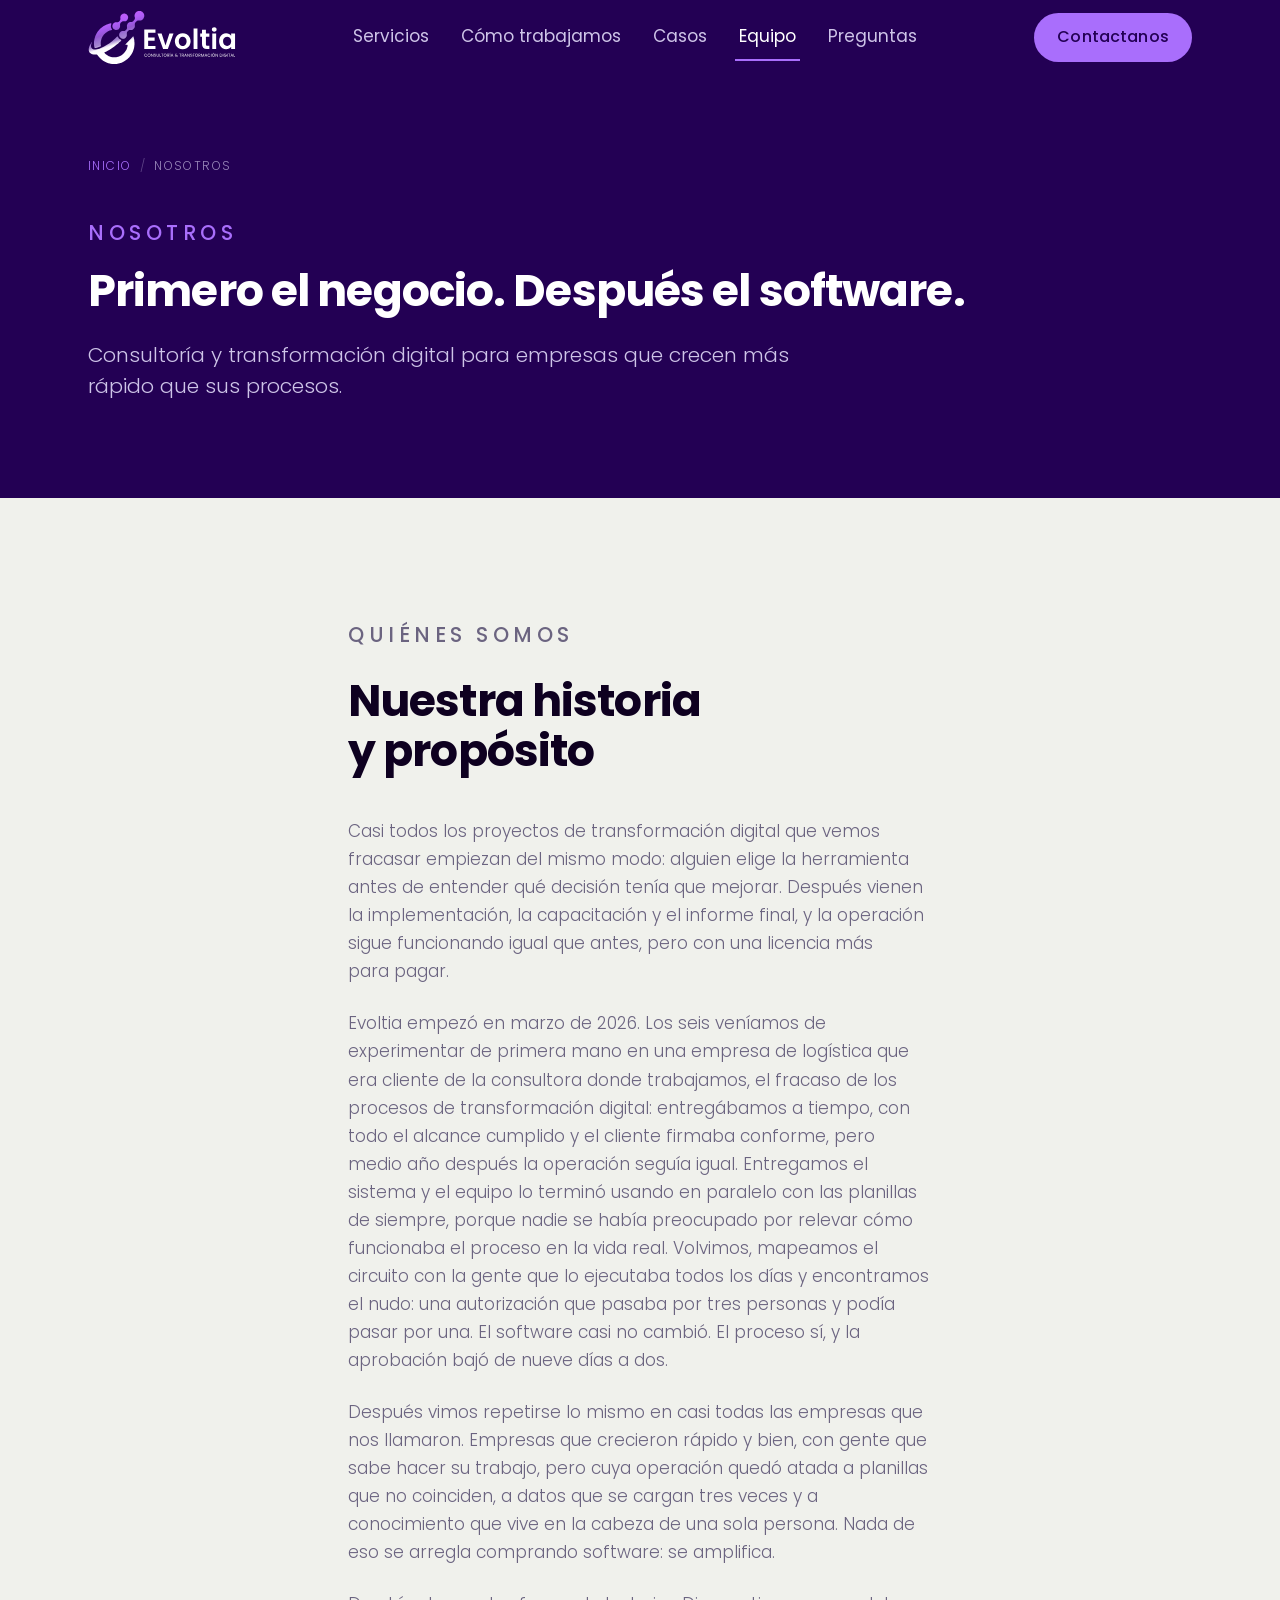
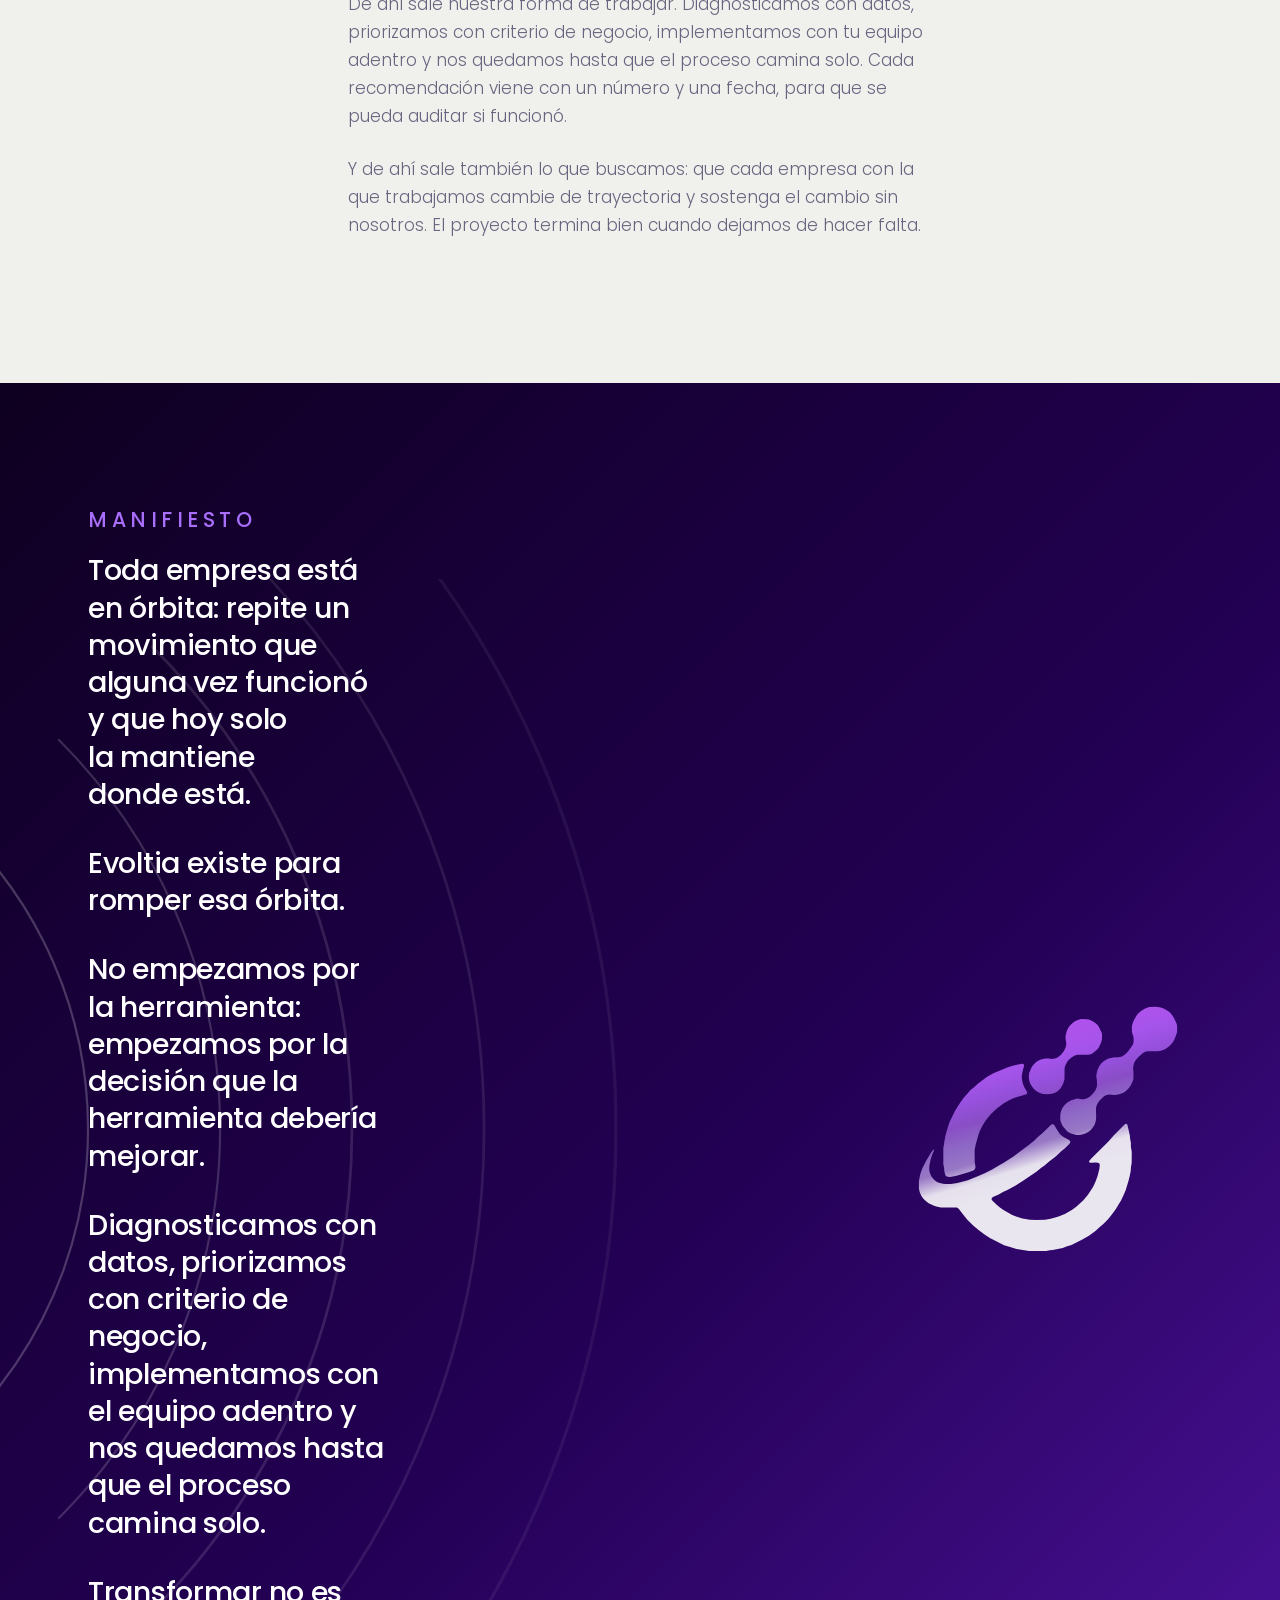
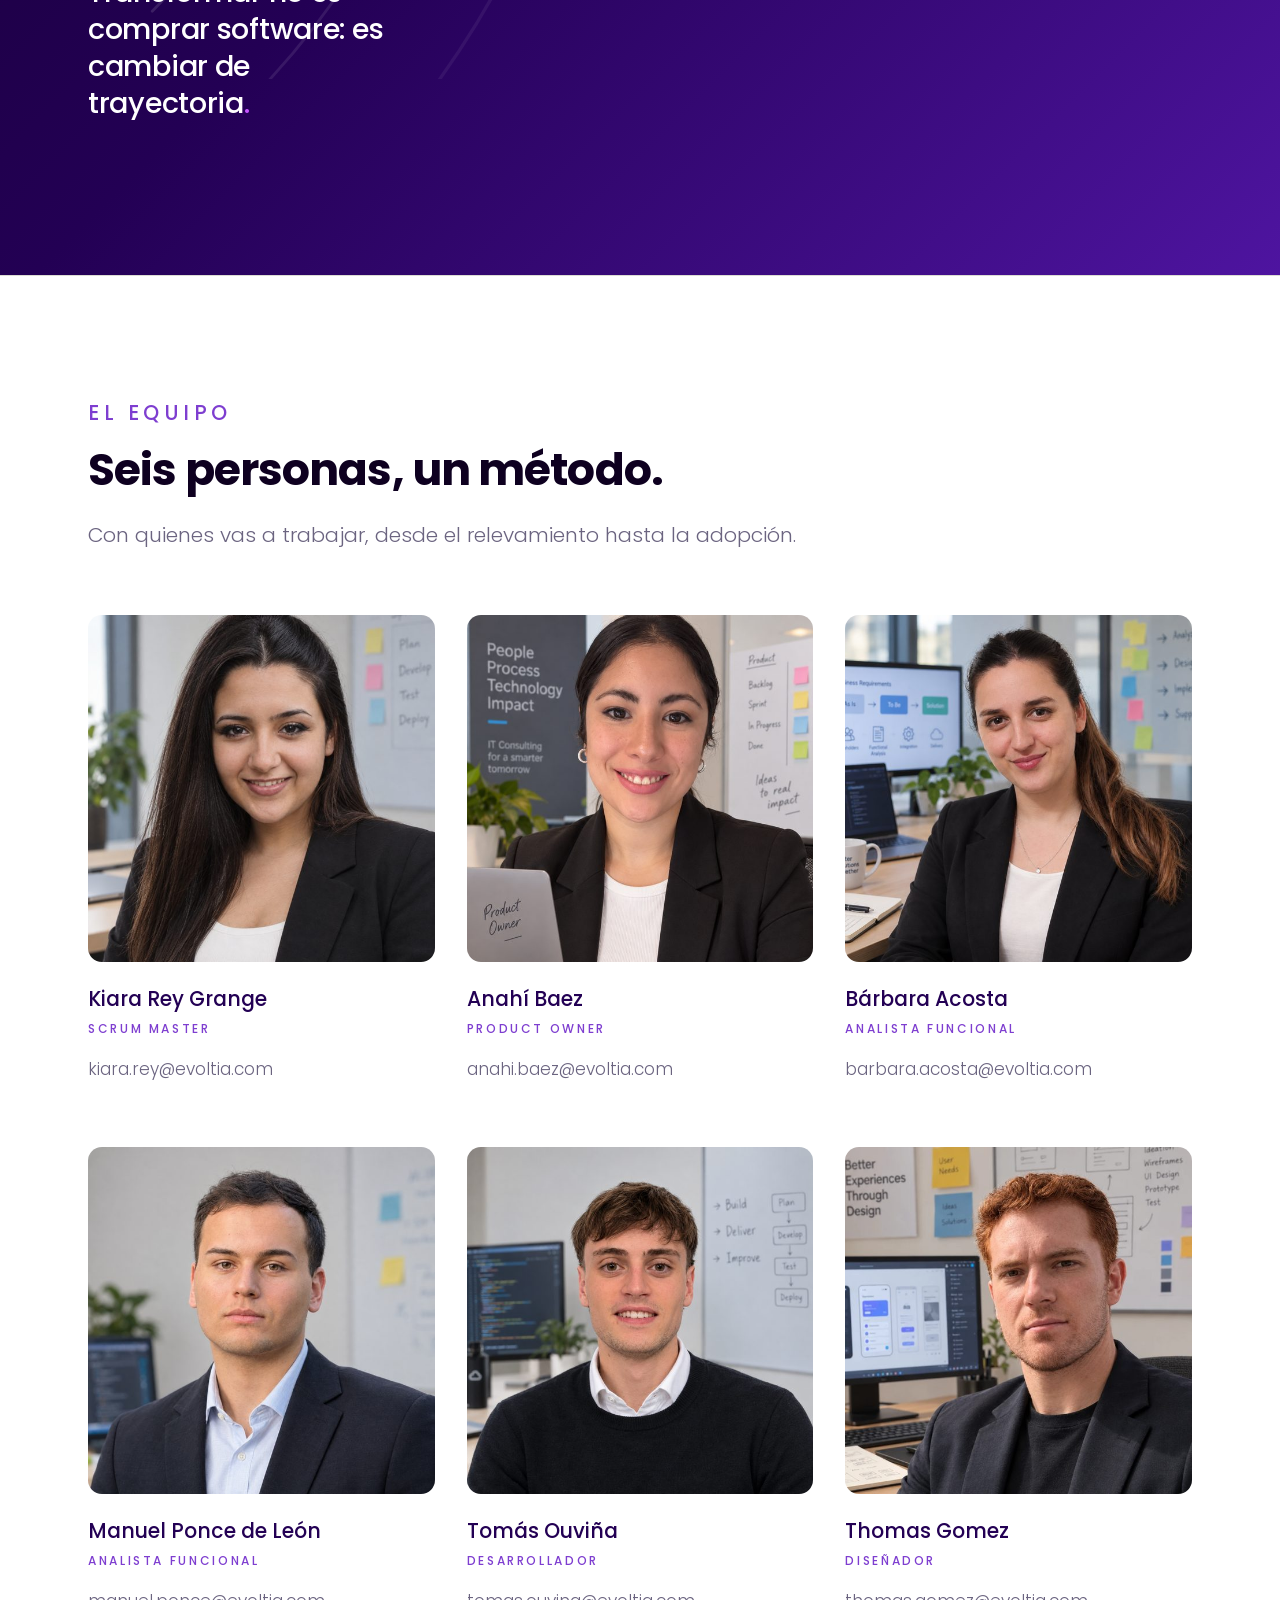
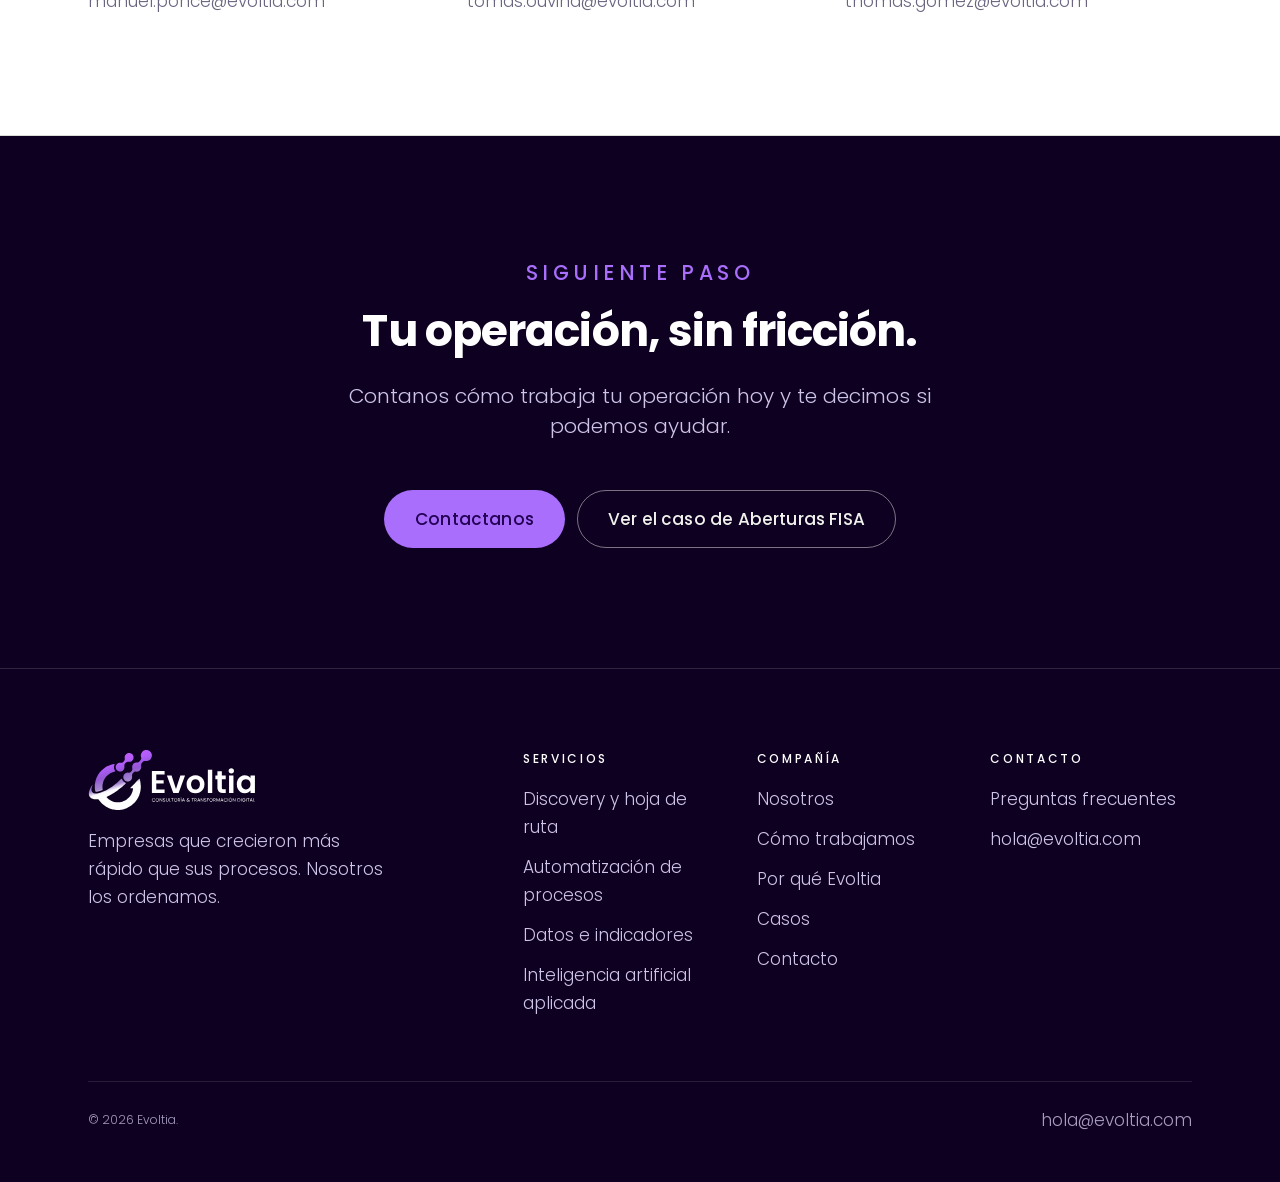
==== site/nosotros/index.html @ 5bd52916 "feat(marca): reemplazar los logos PNG por los SVG del cliente El cliente entrego las cuatro versione" ====
<!doctype html>
<html lang="es-AR">
<head>
<meta charset="utf-8">
<meta name="viewport" content="width=device-width, initial-scale=1">
<title>Nosotros | Evoltia</title>
<meta name="description" content="Nuestra historia, nuestro propósito y el equipo que ordena y digitaliza la operación de empresas que crecieron más rápido que sus procesos.">
<link rel="icon" href="../assets/img/isotipo-color.png" sizes="297x281">
<link rel="icon" href="../assets/img/isotipo-principal.svg" type="image/svg+xml">

<meta property="og:type" content="website">
<meta property="og:locale" content="es_AR">
<meta property="og:site_name" content="Evoltia">
<meta property="og:title" content="Nosotros | Evoltia">
<meta property="og:description" content="Nuestra historia, nuestro propósito y el equipo detrás de Evoltia.">
<meta name="twitter:card" content="summary_large_image">
<meta name="theme-color" content="#230054">

<link rel="preconnect" href="https://fonts.googleapis.com">
<link rel="preconnect" href="https://fonts.gstatic.com" crossorigin>
<!-- GitHub Pages sirve los assets con Cache-Control: max-age=600 y no permite
     cambiar cabeceras, por eso styles.css y main.js llevan ?v=. El numero no se
     mantiene a mano: el workflow de despliegue lo reemplaza por el hash del
     contenido de ambos archivos, de modo que cambia solo cuando cambian ellos y
     queda igual en las tres paginas. En local el valor da lo mismo. -->
<link rel="stylesheet" href="https://fonts.googleapis.com/css2?family=Poppins:wght@300;400;500;700&display=swap">
<link rel="stylesheet" href="../assets/styles.css?v=28">

<script type="application/ld+json">
{
  "@context": "https://schema.org",
  "@type": "BreadcrumbList",
  "itemListElement": [
    { "@type": "ListItem", "position": 1, "name": "Inicio", "item": "https://evoltia.com/" },
    { "@type": "ListItem", "position": 2, "name": "Nosotros" }
  ]
}
</script>
</head>

<body>
<a class="saltar" href="#main">Saltar al contenido principal</a>

<!-- ================= NAV ================= -->
<header class="nav oscuro" id="nav" data-nav>
  <div class="wrap nav__inner">
    <a class="nav__logo" href="../" aria-label="Evoltia — inicio">
      <img src="../assets/img/evoltia-negativo.svg" width="789" height="290" alt="Evoltia, consultoría y transformación digital">
    </a>

    <nav class="nav__menu" aria-label="Principal">
      <ul class="nav__lista">
        <li><a class="nav__link" href="../#servicios">Servicios</a></li>
        <li><a class="nav__link" href="../#metodo">Cómo trabajamos</a></li>
        <li><a class="nav__link" href="../#casos">Casos</a></li>
        <li><a class="nav__link" href="#equipo" aria-current="page">Equipo</a></li>
        <li><a class="nav__link" href="../#faq">Preguntas</a></li>
      </ul>
    </nav>

    <a class="btn btn--primario nav__cta" href="../#contacto" data-cta="nav">Contactanos</a>

    <button class="nav__toggle" type="button" data-menu-toggle aria-expanded="false" aria-controls="menu-movil">
      <span class="sr-only">Abrir menú</span>
      <svg width="22" height="22" viewBox="0 0 24 24" fill="none" stroke="currentColor" stroke-width="1.5" stroke-linecap="round" aria-hidden="true"><path d="M3 6h18M3 12h18M3 18h18"/></svg>
    </button>
  </div>
</header>

<div class="menu-movil" id="menu-movil" hidden>
  <div class="menu-movil__top">
    <img src="../assets/img/evoltia-negativo.svg" width="789" height="290" alt="" style="width:148px">
    <button class="nav__toggle" type="button" data-menu-close>
      <span class="sr-only">Cerrar menú</span>
      <svg width="22" height="22" viewBox="0 0 24 24" fill="none" stroke="currentColor" stroke-width="1.5" stroke-linecap="round" aria-hidden="true"><path d="M18 6 6 18M6 6l12 12"/></svg>
    </button>
  </div>
  <nav aria-label="Principal, móvil">
    <ul class="menu-movil__lista">
      <li><a href="../#servicios">Servicios</a></li>
      <li><a href="../#metodo">Cómo trabajamos</a></li>
      <li><a href="../#casos">Casos</a></li>
      <li><a href="#equipo">Equipo</a></li>
      <li><a href="../#faq">Preguntas</a></li>
    </ul>
  </nav>
  <a class="btn btn--primario btn--bloque" href="../#contacto" data-cta="menu-movil">Contactanos</a>
</div>

<main id="main">

  <!-- ================= CABECERA ================= -->
  <section class="cabecera-interior oscuro" aria-labelledby="nos-t">
    <div class="wrap">
      <nav class="migas" aria-label="Migas de pan">
        <ol>
          <li><a href="../">Inicio</a></li>
          <li aria-current="page">Nosotros</li>
        </ol>
      </nav>

      <p class="etiqueta">Nosotros</p>
      <!-- Frase institucional del §07-A del manual, hasta ahora sin usar. -->
      <h1 class="titular" id="nos-t" style="color:var(--blanco)">Primero el negocio. Después el software.</h1>
      <p class="bajada" style="margin-top:var(--sp-5)">
        Consultoría y transformación digital para empresas que crecen más rápido
        que sus procesos.
      </p>
    </div>
  </section>

  <!-- ================= HISTORIA Y PROPÓSITO ================= -->
  <section class="seccion" aria-labelledby="historia-t">
    <div class="wrap articulo">
      <p class="etiqueta">Quiénes somos</p>
      <h2 class="titular" id="historia-t">Nuestra historia y propósito</h2>

      <p style="margin-top:var(--sp-7)">
        Casi todos los proyectos de transformación digital que vemos fracasar empiezan
        del mismo modo: alguien elige la herramienta antes de entender qué decisión
        tenía que mejorar. Después vienen la implementación, la capacitación y el
        informe final, y la operación sigue funcionando igual que antes, pero con una
        licencia más para pagar.
      </p>

      <p>        
        Evoltia empezó en marzo de 2026. Los seis veníamos de experimentar de primera mano en 
        una empresa de logística que era cliente de la consultora donde trabajamos, el fracaso 
        de los procesos de transformación digital: entregábamos a tiempo, con todo el alcance 
        cumplido y el cliente firmaba conforme, pero medio año después la operación seguía igual.
        Entregamos el sistema y el equipo lo terminó usando en paralelo con las planillas de 
        siempre, porque nadie se había preocupado por relevar cómo funcionaba el proceso en la vida real.
        Volvimos, mapeamos el circuito con la gente que lo ejecutaba todos los días y encontramos
        el nudo: una autorización que pasaba por tres personas y podía pasar por una. El software
        casi no cambió. El proceso sí, y la aprobación bajó de nueve días a dos.
      </p>

      <p>
        Después vimos repetirse lo mismo en casi todas las empresas que nos llamaron. Empresas 
        que crecieron rápido y bien, con gente que sabe hacer su trabajo, pero cuya operación
        quedó atada a planillas que no coinciden, a datos que se cargan tres veces y a
        conocimiento que vive en la cabeza de una sola persona. Nada de eso se arregla
        comprando software: se amplifica.
      </p>

      <p>
        De ahí sale nuestra forma de trabajar. Diagnosticamos con datos, priorizamos
        con criterio de negocio, implementamos con tu equipo adentro y nos quedamos
        hasta que el proceso camina solo. Cada recomendación viene con un número y una
        fecha, para que se pueda auditar si funcionó.
      </p>

      <p>
        Y de ahí sale también lo que buscamos: que cada empresa con la que trabajamos
        cambie de trayectoria y sostenga el cambio sin nosotros. El proyecto termina
        bien cuando dejamos de hacer falta.
      </p>
    </div>
  </section>

  <!-- ================= MANIFIESTO =================
       Literal del §01 del manual. No se reescribe.
       Lleva el degradé de marca y los arcos de órbita del §05, con el centro
       fuera del cuadro sobre el borde izquierdo, para que la pieza se lea como
       hermana del hero y no como una sección de texto más. -->
  <section class="manifiesto-seccion oscuro" aria-labelledby="proposito-t">
    <svg class="manifiesto__orbita" viewBox="0 0 1000 1000" fill="none" aria-hidden="true" focusable="false" preserveAspectRatio="xMidYMid meet">
      <g stroke="#ffffff" stroke-linecap="round">
        <path d="M268.7 231.3 A380 380 0 0 1 268.7 768.7"   stroke-opacity=".22" stroke-width="2"/>
        <path d="M353.6 146.4 A500 500 0 0 1 353.6 853.6"   stroke-opacity=".17" stroke-width="2"/>
        <path d="M438.4 61.6 A620 620 0 0 1 438.4 938.4"    stroke-opacity=".12" stroke-width="2.5"/>
        <path d="M523.3 -23.3 A740 740 0 0 1 523.3 1023.3"  stroke-opacity=".09" stroke-width="2.5"/>
        <path d="M608.1 -108.1 A860 860 0 0 1 608.1 1108.1" stroke-opacity=".06" stroke-width="3"/>
      </g>
    </svg>

    <img class="manifiesto__isotipo" src="../assets/img/isotipo-negativo.svg" width="298" height="282" alt="" aria-hidden="true">

    <div class="wrap">
      <p class="etiqueta">Manifiesto</p>
      <h2 class="sr-only" id="proposito-t">Manifiesto de Evoltia</h2>

      <div class="manifiesto reveal">
        <p>
          Toda empresa está en órbita: repite un movimiento que alguna vez funcionó
          y que hoy solo la mantiene donde está.
        </p>
        <p>Evoltia existe para romper esa órbita.</p>
        <p>
          No empezamos por la herramienta: empezamos por la decisión que la
          herramienta debería mejorar.
        </p>
        <p>
          Diagnosticamos con datos, priorizamos con criterio de negocio,
          implementamos con el equipo adentro y nos quedamos hasta que el proceso
          camina solo.
        </p>
        <p class="manifiesto__cierre">
          Transformar no es comprar software: es cambiar de trayectoria<span class="punto">.</span>
        </p>
      </div>
    </div>
  </section>

  <!-- ================= EQUIPO ================= -->
  <section class="seccion" id="equipo" aria-labelledby="equipo-t"
           style="background:var(--blanco);border-block:1px solid var(--borde-claro)">
    <div class="wrap">
      <div class="reveal">
        <p class="etiqueta">El equipo</p>
        <h2 class="titular" id="equipo-t">Seis personas, un método.</h2>
        <p class="bajada" style="margin-top:var(--sp-5)">
          Con quienes vas a trabajar, desde el relevamiento hasta la adopción.
        </p>
      </div>

      <!-- Para poner la foto real, reemplazar el div .miembro__foto por:
           <img class="miembro__foto" src="../assets/img/equipo/nombre-apellido.jpg"
                width="600" height="600" alt="Kiara Rey Grange"> -->
      <ul class="equipo reveal">
        <li class="miembro">
          <img class="miembro__foto" src="../assets/img/equipo/kiara-rey-grange.jpg"
               width="600" height="600" alt="Kiara Rey Grange" loading="lazy">
          <h3 class="miembro__nombre">Kiara Rey Grange</h3>
          <p class="miembro__puesto">Scrum Master</p>
          <a class="miembro__mail" href="mailto:kiara.rey@evoltia.com">kiara.rey@evoltia.com</a>
        </li>

        <li class="miembro">
          <img class="miembro__foto" src="../assets/img/equipo/anahi-baez.jpg"
               width="600" height="600" alt="Anahí Baez" loading="lazy">
          <h3 class="miembro__nombre">Anahí Baez</h3>
          <p class="miembro__puesto">Product Owner</p>
          <a class="miembro__mail" href="mailto:anahi.baez@evoltia.com">anahi.baez@evoltia.com</a>
        </li>

        <li class="miembro">
          <img class="miembro__foto" src="../assets/img/equipo/barbara-acosta.jpg"
               width="600" height="600" alt="Bárbara Acosta" loading="lazy">
          <h3 class="miembro__nombre">Bárbara Acosta</h3>
          <p class="miembro__puesto">Analista Funcional</p>
          <a class="miembro__mail" href="mailto:barbara.acosta@evoltia.com">barbara.acosta@evoltia.com</a>
        </li>

        <li class="miembro">
          <img class="miembro__foto" src="../assets/img/equipo/manuel-ponce-de-leon.jpg"
               width="600" height="600" alt="Manuel Ponce de León" loading="lazy">
          <h3 class="miembro__nombre">Manuel Ponce de León</h3>
          <p class="miembro__puesto">Analista Funcional</p>
          <a class="miembro__mail" href="mailto:manuel.ponce@evoltia.com">manuel.ponce@evoltia.com</a>
        </li>

        <li class="miembro">
          <img class="miembro__foto" src="../assets/img/equipo/tomas-ouvina.jpg"
               width="600" height="600" alt="Tomás Ouviña" loading="lazy">
          <h3 class="miembro__nombre">Tomás Ouviña</h3>
          <p class="miembro__puesto">Desarrollador</p>
          <a class="miembro__mail" href="mailto:tomas.ouvina@evoltia.com">tomas.ouvina@evoltia.com</a>
        </li>

        <li class="miembro">
          <img class="miembro__foto" src="../assets/img/equipo/thomas-gomez.jpg?v=28"
               width="600" height="600" alt="Thomas Gomez" loading="lazy">
          <h3 class="miembro__nombre">Thomas Gomez</h3>
          <p class="miembro__puesto">Diseñador</p>
          <a class="miembro__mail" href="mailto:thomas.gomez@evoltia.com">thomas.gomez@evoltia.com</a>
        </li>
      </ul>

    </div>
  </section>

  <!-- ================= CTA ================= -->
  <section class="seccion tinta" aria-labelledby="cta-t">
    <div class="wrap" style="text-align:center">
      <p class="etiqueta">Siguiente paso</p>
      <h2 class="titular" id="cta-t" style="color:var(--blanco)">Tu operación, sin fricción.</h2>
      <p class="bajada" style="margin:var(--sp-5) auto 0">
        Contanos cómo trabaja tu operación hoy y te decimos si podemos ayudar.
      </p>
      <div class="acciones-centradas" style="margin-top:var(--sp-8)">
        <a class="btn btn--primario" href="../#contacto" data-cta="nosotros-final">Contactanos</a>
        <a class="btn btn--secundario" href="../casos/aberturas-fisa/" data-cta="nosotros-caso">Ver el caso de Aberturas FISA</a>
      </div>
    </div>
  </section>
</main>

<!-- ================= FOOTER ================= -->
<footer class="tinta footer">
  <div class="wrap">
    <div class="footer__top">
      <div class="footer__marca">
        <img src="../assets/img/evoltia-negativo.svg" width="789" height="290" alt="Evoltia">
        <p>Empresas que crecieron más rápido que sus procesos. Nosotros los ordenamos.</p>
      </div>

      <nav aria-label="Servicios">
        <h2>Servicios</h2>
        <ul>
          <li><a href="../#servicios">Discovery y hoja de ruta</a></li>
          <li><a href="../#servicios">Automatización de procesos</a></li>
          <li><a href="../#servicios">Datos e indicadores</a></li>
          <li><a href="../#servicios">Inteligencia artificial aplicada</a></li>
        </ul>
      </nav>

      <nav aria-label="Compañía">
        <h2>Compañía</h2>
        <ul>
          <li><a href="./">Nosotros</a></li>
          <li><a href="../#metodo">Cómo trabajamos</a></li>
          <li><a href="../#por-que">Por qué Evoltia</a></li>
          <li><a href="../casos/aberturas-fisa/">Casos</a></li>
          <li><a href="../#contacto">Contacto</a></li>
        </ul>
      </nav>

      <nav aria-label="Contacto">
        <h2>Contacto</h2>
        <ul>
          <li><a href="../#faq">Preguntas frecuentes</a></li>
          <li><a href="mailto:hola@evoltia.com">hola@evoltia.com</a></li>
        </ul>
      </nav>
    </div>

    <div class="footer__bottom">
      <p>© 2026 Evoltia.</p>
      <p><a href="mailto:hola@evoltia.com">hola@evoltia.com</a></p>
    </div>
  </div>
</footer>

<script src="../assets/main.js?v=28" defer></script>
</body>
</html>
---- site/assets/styles.css ----
/* ==========================================================================
   Evoltia — hoja de estilos de la landing
   Todos los tokens provienen de Manual-de-Identidad-Evoltia.pdf v1.0 (Agosto 2026).
   Referencias de sección del manual entre paréntesis.
   ========================================================================== */

/* ---------- Tokens ---------- */
:root {
  /* Paleta — manual §03. Nombres del manual. */
  --nucleo: #230054;   /* Violeta Núcleo · principal: fondos, titulares, texto */
  --orbita: #7e3ed0;   /* Púrpura Órbita · secundario: enlaces, íconos, etiquetas */
  --senal:  #a96efc;   /* Violeta Señal · sobre oscuro: bajadas, botones, detalles */
  --pulso:  #c454fe;   /* Magenta Pulso · acento. Un solo uso por pieza */
  --tinta:  #0e0020;   /* Tinta · fondo más profundo que el Núcleo */
  --papel:  #f0f1ec;   /* Papel · fondo claro por defecto */
  --blanco: #ffffff;   /* Blanco · tarjetas sobre Papel */
  --gris:   #6b6480;   /* Gris Nodo · texto secundario y epígrafes */

  /* Lavanda: el manual la nombra en las reglas rápidas (§03) pero no la tabula.
     Valor muestreado de la bajada del hero oficial (web-hero-1920x720.png). */
  --lavanda: #cec4e8;

  /* Derivados mínimos, no de marca */
  --borde-claro: #dcdcd4;
  --borde-oscuro: rgba(255, 255, 255, 0.14);
  --borde-oscuro-fuerte: rgba(255, 255, 255, 0.45);
  --superficie-oscura: #2e0a6b;
  --error: #b3261e;
  --ok: #1f7a54;

  --degrade: linear-gradient(135deg, #0e0020 0%, #230054 55%, #4e14a0 100%);

  /* Tipografía — manual §04. Poppins; alternativas Montserrat, luego Century Gothic.
     Nunca Arial, Calibri ni Times. */
  --fuente: "Poppins", "Montserrat", "Century Gothic", system-ui, sans-serif;

  /* Escala del manual (§04): 96 / 72 / 48 / 32 / 21 / 17 / 12.
     "Saltar niveles está bien; inventar tamaños intermedios, no."
     En web la escala es de referencia en desktop; en pantallas menores cada
     nivel interpola entre DOS PELDAÑOS DE LA MISMA ESCALA, nunca hacia un
     tamaño ajeno a ella. Cuerpo y etiqueta son fijos. */
  --fs-display: clamp(2rem,      1rem    + 5.2vw,  6rem);      /* 32 → 96 */
  --fs-h1:      clamp(2rem,      1.2rem  + 3.4vw,  4.5rem);    /* 32 → 72 */
  --fs-h2:      clamp(1.3125rem, 1rem    + 2.2vw,  3rem);      /* 21 → 48 */
  --fs-h3:      clamp(1.3125rem, 1.15rem + 0.8vw,  2rem);      /* 21 → 32 */
  --fs-sub:     clamp(1.0625rem, 1rem    + 0.35vw, 1.3125rem); /* 17 → 21 */
  --fs-cuerpo:  1.0625rem;                                     /* 17, fijo */
  --fs-etiqueta: 0.75rem;                                      /* 12, fijo */

  /* La ETIQUETA es la firma de la marca (§04) y a 12 px se perdía en pantalla.
     Las de apertura de sección suben dos peldaños, de 17 a 21; las chicas
     —pies de tarjeta, migas, ficha, pie de página— siguen en 12. */
  --fs-etiqueta-seccion: clamp(1.0625rem, 1rem + 0.35vw, 1.3125rem); /* 17 → 21 */

  /* Espaciado */
  --sp-1: 4px;  --sp-2: 8px;   --sp-3: 12px; --sp-4: 16px;
  --sp-5: 24px; --sp-6: 32px;  --sp-7: 40px; --sp-8: 48px;
  --sp-9: 64px; --sp-10: 80px; --sp-11: 96px; --sp-12: 120px;

  --r-sm: 8px; --r-md: 14px; --r-lg: 24px; --r-pill: 999px;
  --sombra: 0 1px 2px rgba(14, 0, 32, 0.06), 0 8px 24px rgba(14, 0, 32, 0.08);
  --maxw: 1200px;
  --ease: cubic-bezier(0.2, 0.7, 0.3, 1);
  --nav-h: 76px;

  /* Cadena — manual §05. X = diámetro del nodo mayor.
     El conector mide 62 % del diámetro del nodo más chico. */
  --nodo-1: 14px; --nodo-2: 18px; --nodo-3: 23px; --nodo-4: 29px;
  --conector: 9px; /* 0,62 × 14 */
}

/* ---------- Reset ---------- */
*, *::before, *::after { box-sizing: border-box; }
html { -webkit-text-size-adjust: 100%; scroll-behavior: smooth; }
@media (prefers-reduced-motion: reduce) { html { scroll-behavior: auto; } }

body {
  margin: 0;
  font-family: var(--fuente);
  font-size: var(--fs-cuerpo);
  font-weight: 300;          /* CUERPO va en Light — manual §04 */
  line-height: 1.65;         /* interlineado del cuerpo — manual §04 */
  color: var(--tinta);
  background: var(--papel);  /* fondos grandes en claro van en Papel, no en Blanco */
  -webkit-font-smoothing: antialiased;
  overflow-x: clip;
}

img, svg { max-width: 100%; height: auto; display: block; }
h1, h2, h3, h4 { margin: 0; text-wrap: balance; }
p { margin: 0; text-wrap: pretty; }
ul, ol { margin: 0; padding: 0; list-style: none; }
a { color: inherit; }
button { font: inherit; }

:where(a, button, input, textarea, select, [tabindex]):focus-visible {
  outline: 2px solid var(--orbita);
  outline-offset: 3px;
  border-radius: 2px;
}
.oscuro :where(a, button, input, textarea, select, [tabindex]):focus-visible {
  outline-color: var(--senal);
}

/* ---------- Utilidades ---------- */
.wrap { width: 100%; max-width: var(--maxw); margin-inline: auto; padding-inline: var(--sp-5); }
@media (min-width: 1024px) { .wrap { padding-inline: var(--sp-8); } }

.seccion { padding-block: var(--sp-10); }
@media (min-width: 768px) { .seccion { padding-block: var(--sp-12); } }
.seccion--corta { padding-block: var(--sp-9); }

.oscuro { background: var(--nucleo); color: var(--papel); }
.tinta  { background: var(--tinta);  color: var(--papel); }

/* ETIQUETA — Medium, +22 % de tracking, mayúsculas. Es la firma de la marca (§04). */
.etiqueta {
  font-size: var(--fs-etiqueta-seccion);
  font-weight: 500;
  letter-spacing: 0.22em;
  text-transform: uppercase;
  color: var(--orbita);
  margin: 0 0 var(--sp-4);
}
.oscuro .etiqueta, .tinta .etiqueta { color: var(--senal); }

/* TITULAR — Bold, −2 %, 1,15 */
.titular {
  font-size: var(--fs-h2);
  font-weight: 700;
  line-height: 1.15;
  letter-spacing: -0.02em;
}
/* SUBTÍTULO — Medium, 0, 1,3 */
.subtitulo { font-size: var(--fs-h3); font-weight: 500; line-height: 1.3; }

.bajada { font-size: var(--fs-sub); line-height: 1.5; color: var(--gris); max-width: 56ch; }
.oscuro .bajada, .tinta .bajada { color: var(--lavanda); }

.sr-only {
  position: absolute; width: 1px; height: 1px; padding: 0; margin: -1px;
  overflow: hidden; clip: rect(0 0 0 0); white-space: nowrap; border: 0;
}

.saltar {
  position: absolute; left: var(--sp-4); top: -100px; z-index: 200;
  background: var(--senal); color: var(--nucleo);
  padding: var(--sp-3) var(--sp-5); border-radius: var(--r-sm); font-weight: 500;
  transition: top 150ms var(--ease);
}
.saltar:focus { top: var(--sp-4); }

/* Marcador de contenido pendiente del cliente */
.pend {
  display: inline-block;
  font-size: var(--fs-etiqueta); font-weight: 500; letter-spacing: 0.12em;
  text-transform: uppercase;
  padding: 2px 8px; border-radius: var(--r-pill);
  border: 1px dashed currentColor; opacity: 0.7;
}

/* ---------- Cadena de nodos (manual §05) ----------
   Tres nodos crecientes como separador entre bloques de texto.
   Ángulo −46°, ascendente hacia la derecha, de Señal (chico, oscuro)
   a Pulso (grande, brillante). */
.cadena {
  display: flex; align-items: center; gap: 6px;
  transform: rotate(-46deg);
  transform-origin: left center;
  width: max-content;
  /* Al rotar −46° la cadena sube ~44 px sobre su caja: hay que despejarle
     ese aire arriba para que no se meta en el titular. */
  margin-block: 56px var(--sp-8);
  margin-left: 6px;
}
.cadena i { display: block; border-radius: 50%; background: var(--senal); }
.cadena i:nth-of-type(1) { width: 7px;  height: 7px; }
.cadena i:nth-of-type(2) { width: 10px; height: 10px; background: #b662fd; }
.cadena i:nth-of-type(3) { width: 13px; height: 13px; background: var(--pulso); }
.cadena b { display: block; width: 10px; height: 4px; background: var(--senal); border-radius: 2px; }

/* ---------- Botones ---------- */
.btn {
  display: inline-flex; align-items: center; justify-content: center; gap: var(--sp-2);
  min-height: 48px; padding: 14px 30px;
  border-radius: var(--r-pill); border: 1.5px solid transparent;
  font-size: var(--fs-cuerpo); font-weight: 500; letter-spacing: 0.01em;
  text-decoration: none; cursor: pointer;
  transition: background-color 150ms var(--ease), color 150ms var(--ease),
              border-color 150ms var(--ease), transform 150ms var(--ease);
}
.btn:active { transform: scale(0.98); }

/* Sobre oscuro: Señal de fondo, Núcleo de texto — como el hero oficial. 5,27:1 */
.btn--primario { background: var(--senal); color: var(--nucleo); }
.btn--primario:hover { background: #bb8bfd; }

/* Sobre claro: Núcleo de fondo, Blanco de texto. 17,5:1 */
.btn--primario-claro { background: var(--nucleo); color: var(--blanco); }
.btn--primario-claro:hover { background: var(--orbita); }

.btn--secundario { background: transparent; color: var(--papel); border-color: var(--borde-oscuro-fuerte); }
.btn--secundario:hover { border-color: var(--papel); background: rgba(255, 255, 255, 0.08); }

.btn--secundario-claro { background: transparent; color: var(--nucleo); border-color: var(--nucleo); }
.btn--secundario-claro:hover { background: var(--nucleo); color: var(--blanco); }

.btn[aria-disabled="true"], .btn:disabled { opacity: 0.45; cursor: not-allowed; }
.btn--bloque { width: 100%; }

.enlace {
  display: inline-flex; align-items: center; gap: var(--sp-2);
  font-weight: 500; color: var(--orbita); text-decoration: none;
  text-underline-offset: 3px;
}
.enlace:hover { text-decoration: underline; }
.enlace svg { transition: transform 150ms var(--ease); }
.enlace:hover svg { transform: translateX(4px); }
.oscuro .enlace, .tinta .enlace { color: var(--senal); }

/* ---------- Navegación ---------- */
.nav {
  position: fixed; inset-block-start: 0; inset-inline: 0; z-index: 100;
  height: var(--nav-h);
  display: flex; align-items: center;
  transition: background-color 250ms var(--ease), border-color 250ms var(--ease);
  border-bottom: 1px solid transparent;
}
.nav--solida {
  background: rgba(35, 0, 84, 0.94);
  backdrop-filter: blur(12px);
  border-bottom-color: var(--borde-oscuro);
}
.nav__inner { display: flex; align-items: center; justify-content: space-between; gap: var(--sp-5); width: 100%; }
.nav__logo { display: block; flex-shrink: 0; }
/* Tamaño mínimo del logo completo en pantalla: 140 px de ancho (§02) */
.nav__logo img { width: 148px; }
.nav__menu { display: none; }
.nav__lista { display: flex; align-items: center; gap: var(--sp-5); }
.nav__link {
  display: inline-block; padding: var(--sp-2) var(--sp-1);
  /* Con cinco ítems, dejar que "Cómo trabajamos" se parta en dos líneas
     desalinea toda la barra. */
  white-space: nowrap;
  color: var(--lavanda); text-decoration: none; font-size: var(--fs-cuerpo); font-weight: 400;
  border-bottom: 2px solid transparent;
  transition: color 150ms var(--ease), border-color 150ms var(--ease);
}
.nav__link:hover, .nav__link[aria-current="page"] { color: var(--blanco); border-bottom-color: var(--senal); }
.nav__cta { display: none; }
/* El CTA de la barra acompaña al menú, no compite con él: más compacto que un
   botón de página, sin bajar de los 44 px de área táctil. */
.nav__cta {
  min-height: 44px; padding: 10px 22px;
  font-size: 1rem;
}

.nav__toggle {
  display: grid; place-items: center;
  width: 44px; height: 44px; padding: 0;
  background: transparent; border: 1px solid var(--borde-oscuro-fuerte);
  border-radius: var(--r-sm); color: var(--papel); cursor: pointer;
}

@media (min-width: 1100px) {
  .nav__menu { display: flex; align-items: center; }
  .nav__cta { display: inline-flex; }
  .nav__toggle { display: none; }
}

.menu-movil {
  position: fixed; inset: 0; z-index: 110;
  background: var(--tinta);
  padding: var(--sp-5);
  display: flex; flex-direction: column;
  transform: translateY(-8px); opacity: 0;
  transition: opacity 200ms var(--ease), transform 200ms var(--ease);
}
.menu-movil[hidden] { display: none; }
.menu-movil.abierto { transform: none; opacity: 1; }
.menu-movil__top { display: flex; align-items: center; justify-content: space-between; height: calc(var(--nav-h) - var(--sp-5)); }
.menu-movil__lista { display: flex; flex-direction: column; gap: var(--sp-2); margin-top: var(--sp-8); }
.menu-movil__lista a {
  display: block; padding: var(--sp-4) 0; font-size: var(--fs-sub); font-weight: 500;
  color: var(--papel); text-decoration: none;
  border-bottom: 1px solid var(--borde-oscuro);
}
.menu-movil .btn { margin-top: auto; }

/* ---------- Hero ---------- */
.hero {
  position: relative; isolation: isolate;
  background: var(--degrade); color: var(--papel);
  padding-block: calc(var(--nav-h) + var(--sp-10)) var(--sp-11);
  overflow: hidden;
}
@media (min-width: 768px) {
  .hero { padding-block: calc(var(--nav-h) + var(--sp-11)) var(--sp-12); }
}

/* La órbita: arcos concéntricos, centro fuera del cuadro, un solo cuadrante,
   2–3 px, opacidad entre 6 % y 24 %. Nunca centrada, nunca cerrada. (§05) */
.hero__orbita {
  position: absolute; z-index: -1; pointer-events: none;
  inset-block-start: 50%; inset-inline-end: 0;
  translate: 42% -50%;
  width: min(150vw, 1150px); aspect-ratio: 1;
}
@media (min-width: 1024px) { .hero__orbita { translate: 28% -50%; } }

.hero__isotipo {
  position: absolute; z-index: -1; pointer-events: none;
  display: none;
}
@media (min-width: 1100px) {
  .hero__isotipo {
    display: block;
    inset-block-start: 50%; inset-inline-end: 6%;
    translate: 0 -50%;
    width: 300px; opacity: 0.95;
  }
}

/* El bloque de texto no se limita por medida de línea: lo que manda es que el
   claim entre en dos líneas. En pantallas anchas se reserva el espacio del
   isotipo con padding, no con max-width, para no descentrar el bloque. */
.hero__contenido { max-width: none; }
@media (min-width: 1100px) {
  .hero__contenido { padding-inline-end: calc(var(--sp-8) + 340px); }
}

/* DISPLAY — Bold, −3 %, 1,05 (§04) */
.hero h1 {
  font-size: var(--fs-display);
  font-weight: 700; line-height: 1.05; letter-spacing: -0.03em;
  color: var(--blanco);
  /* El claim va en dos líneas: no lo limita la medida del bloque, lo limita el <br>. */
  max-width: none;
  margin-block: 0 var(--sp-6);
}
/* El claim va siempre con punto final, y el punto siempre en Magenta Pulso (§07) */
.punto { color: var(--pulso); }

.hero__bajada { font-size: var(--fs-sub); line-height: 1.5; color: var(--lavanda); max-width: 46ch; }
.hero__acciones { display: flex; flex-wrap: wrap; gap: var(--sp-3); margin-top: var(--sp-8); }
.hero__acciones .btn { flex: 1 1 100%; }
@media (min-width: 480px) { .hero__acciones .btn { flex: 0 0 auto; } }
.hero__micro { margin-top: var(--sp-5); font-size: var(--fs-cuerpo); color: var(--lavanda); opacity: 0.8; }

/* ---------- Caso de éxito destacado ---------- */
.caso-destacado { border-bottom: 1px solid var(--borde-claro); }

/* Tarjeta Blanca apoyada sobre Papel: uso correcto del Blanco según el §03. */
.caso {
  position: relative;
  margin-top: var(--sp-8);
  background: var(--blanco);
  border: 1px solid var(--borde-claro);
  border-radius: var(--r-lg);
  overflow: hidden;
  display: grid;
  transition: border-color 150ms var(--ease), box-shadow 200ms var(--ease);
}
@media (min-width: 860px) {
  /* El logo manda: se le da algo más de la mitad del ancho disponible. */
  .caso { grid-template-columns: 5fr 6fr; align-items: stretch; }
}
.caso:hover { border-color: var(--orbita); box-shadow: var(--sombra); }
.caso:has(a:focus-visible) { outline: 2px solid var(--orbita); outline-offset: 3px; }

/* Panel del logo, en Blanco como el resto de la tarjeta: el archivo del cliente
   trae fondo blanco, y sobre cualquier otro color se recortaría como un
   rectángulo. Los paneles se separan con un filete, no con un cambio de fondo. */
.caso__marca {
  display: grid; place-items: center;
  padding: var(--sp-9) var(--sp-6);
  border-bottom: 1px solid var(--borde-claro);
}
@media (min-width: 860px) {
  .caso__marca { border-bottom: 0; border-right: 1px solid var(--borde-claro); }
}
.caso__marca img { width: min(340px, 78%); height: auto; }

.caso__cuerpo {
  padding: var(--sp-7) var(--sp-6);
  display: flex; flex-direction: column; gap: var(--sp-4);
  justify-content: center;
}
@media (min-width: 860px) { .caso__cuerpo { padding: var(--sp-9) var(--sp-8); } }

.caso__sector {
  font-size: var(--fs-etiqueta); font-weight: 500;
  letter-spacing: 0.22em; text-transform: uppercase;
  color: var(--orbita);
}
.caso__titulo { font-size: var(--fs-h3); font-weight: 700; line-height: 1.15; letter-spacing: -0.02em; color: var(--nucleo); }
/* El enlace del título cubre la tarjeta entera: un solo enlace anunciado. */
.caso__titulo a { text-decoration: none; }
.caso__titulo a::after { content: ""; position: absolute; inset: 0; border-radius: inherit; }
.caso__titulo a:focus-visible { outline: none; }

.caso__texto { color: var(--gris); max-width: 52ch; }
.caso__texto .pend { margin-right: var(--sp-2); vertical-align: 2px; }

.caso__cta {
  margin-top: var(--sp-2);
  display: inline-flex; align-items: center; gap: var(--sp-2);
  font-size: var(--fs-etiqueta); font-weight: 500;
  letter-spacing: 0.22em; text-transform: uppercase;
  color: var(--orbita);
}
.caso__cta svg { transition: transform 150ms var(--ease); }
.caso:hover .caso__cta svg { transform: translateX(4px); }

/* ---------- Misión y visión ----------
   Dos bloques hermanos, sin jerarquía entre ellos: pesan igual.
   El nodo crece del primero al segundo, como la cadena del §05:
   lo más chico es lo más oscuro, lo más grande es lo más brillante. */
.mv { display: grid; gap: var(--sp-8); }
@media (min-width: 860px) { .mv { grid-template-columns: repeat(2, minmax(0, 1fr)); gap: var(--sp-10); } }

.mv__item { padding-top: var(--sp-6); border-top: 1px solid var(--borde-claro); }

.mv__nodo {
  display: block; border-radius: 50%;
  width: var(--nodo-2); height: var(--nodo-2);
  background: var(--orbita);
  margin-bottom: var(--sp-5);
}
.mv__item:last-child .mv__nodo {
  width: var(--nodo-3); height: var(--nodo-3);
  background: var(--pulso);
}

/* Rótulo con el tratamiento de ETIQUETA: es la firma de la marca (§04). */
.mv__rotulo {
  font-size: var(--fs-etiqueta-seccion); font-weight: 500;
  letter-spacing: 0.22em; text-transform: uppercase;
  color: var(--orbita);
  margin-bottom: var(--sp-4);
}
.mv__item p { font-size: var(--fs-cuerpo); line-height: 1.6; color: var(--gris); max-width: 46ch; }

/* ---------- Grillas y tarjetas ---------- */
.grid { display: grid; gap: var(--sp-5); }
@media (min-width: 640px) { .grid--2 { grid-template-columns: repeat(2, minmax(0, 1fr)); } }
@media (min-width: 860px) { .grid--3 { grid-template-columns: repeat(3, minmax(0, 1fr)); } }
@media (min-width: 640px)  { .grid--4 { grid-template-columns: repeat(2, minmax(0, 1fr)); } }
@media (min-width: 1024px) { .grid--4 { grid-template-columns: repeat(4, minmax(0, 1fr)); } }

/* Blanco sólo para tarjetas apoyadas sobre Papel (§03, reglas rápidas) */
.tarjeta {
  position: relative;
  padding: var(--sp-6);
  border-radius: var(--r-md);
  background: var(--blanco);
  border: 1px solid var(--borde-claro);
  display: flex; flex-direction: column; gap: var(--sp-3);
}
.tarjeta h3 { font-size: var(--fs-sub); font-weight: 500; line-height: 1.25; color: var(--nucleo); }
.tarjeta p { color: var(--gris); font-size: var(--fs-cuerpo); line-height: 1.65; }

.tarjeta--oscura { background: var(--superficie-oscura); border-color: var(--borde-oscuro); }
.tarjeta--oscura h3 { color: var(--blanco); }
.tarjeta--oscura p { color: var(--lavanda); }

/* Marca de la tarjeta: nodo de la cadena, no un ícono de stock (§05) */
.tarjeta__nodo {
  width: var(--nodo-1); height: var(--nodo-1); border-radius: 50%;
  background: var(--senal); margin-bottom: var(--sp-2);
}
.tarjeta--oscura .tarjeta__nodo { background: var(--senal); }
.tarjeta:not(.tarjeta--oscura) .tarjeta__nodo { background: var(--orbita); }

.tarjeta--enlace { transition: border-color 150ms var(--ease); }
.tarjeta--enlace:hover { border-color: var(--senal); }
.tarjeta--enlace:has(a:focus-visible) { outline: 2px solid var(--senal); outline-offset: 3px; }
.tarjeta--enlace a { text-decoration: none; }
.tarjeta--enlace a::after { content: ""; position: absolute; inset: 0; border-radius: inherit; }
.tarjeta--enlace a:focus-visible { outline: none; }
.tarjeta__pie {
  margin-top: auto; padding-top: var(--sp-4);
  font-size: var(--fs-etiqueta); font-weight: 500; letter-spacing: 0.22em; text-transform: uppercase;
  color: var(--senal);
  display: inline-flex; align-items: center; gap: var(--sp-2);
}
.tarjeta:not(.tarjeta--oscura) .tarjeta__pie { color: var(--orbita); }
.tarjeta__pie svg { transition: transform 150ms var(--ease); }
.tarjeta--enlace:hover .tarjeta__pie svg { transform: translateX(4px); }

/* ---------- Método: la cadena como columna del proceso (§05, pieza post-03) ---------- */
.pasos { display: grid; gap: var(--sp-8); margin-top: var(--sp-9); }
@media (min-width: 1024px) { .pasos { grid-template-columns: repeat(4, 1fr); gap: var(--sp-6); } }

.paso { position: relative; padding-inline-start: 56px; }
@media (min-width: 1024px) { .paso { padding-inline-start: 0; padding-block-start: 56px; } }

/* Conector: 62 % del diámetro del nodo más chico */
.paso::before {
  content: ""; position: absolute;
  inset-block: 10px 0;
  inset-inline-start: calc((var(--nodo-1) - var(--conector)) / 2);
  width: var(--conector); border-radius: var(--r-pill);
  background: linear-gradient(to bottom, var(--senal), var(--pulso));
  opacity: 0.55;
}
.paso:last-child::before { display: none; }

/* Nodos crecientes: lo más chico es lo más oscuro, lo más grande lo más brillante */
.paso::after {
  content: ""; position: absolute;
  inset-block-start: 0; inset-inline-start: 0;
  border-radius: 50%;
}
.paso:nth-child(1)::after { width: var(--nodo-1); height: var(--nodo-1); background: var(--orbita); }
.paso:nth-child(2)::after { width: var(--nodo-2); height: var(--nodo-2); background: #9455e2; inset-inline-start: -2px; }
.paso:nth-child(3)::after { width: var(--nodo-3); height: var(--nodo-3); background: var(--senal); inset-inline-start: -5px; }
.paso:nth-child(4)::after { width: var(--nodo-4); height: var(--nodo-4); background: var(--pulso); inset-inline-start: -8px; }

@media (min-width: 1024px) {
  .paso::before {
    inset-block: calc((var(--nodo-1) - var(--conector)) / 2) auto;
    inset-inline: 14px -24px; width: auto; height: var(--conector);
    background: linear-gradient(to right, var(--senal), var(--pulso));
  }
  .paso::after { inset-inline-start: 0; }
  .paso:nth-child(2)::after { inset-block-start: -2px; inset-inline-start: 0; }
  .paso:nth-child(3)::after { inset-block-start: -5px; inset-inline-start: 0; }
  .paso:nth-child(4)::after { inset-block-start: -8px; inset-inline-start: 0; }
}

.paso .paso__num { font-size: var(--fs-etiqueta); font-weight: 700; color: var(--senal); letter-spacing: 0.22em; }
.paso h3 { font-size: var(--fs-h3); font-weight: 700; color: var(--blanco); margin-block: var(--sp-2); letter-spacing: -0.02em; }
.paso p { color: var(--lavanda); font-size: var(--fs-cuerpo); }
.paso__entregable {
  display: inline-block; margin-top: var(--sp-4);
  font-size: var(--fs-etiqueta); color: var(--lavanda); opacity: 0.8;
  padding-top: var(--sp-3); border-top: 1px solid var(--borde-oscuro);
}

/* ---------- Valores ---------- */
.valores { display: grid; gap: var(--sp-7); margin-top: var(--sp-8); }
@media (min-width: 768px) { .valores { grid-template-columns: repeat(2, 1fr); gap: var(--sp-8); } }
.valor { display: flex; gap: var(--sp-4); }
.valor__nodo {
  flex-shrink: 0; width: 14px; height: 14px; border-radius: 50%;
  background: var(--orbita); margin-top: 9px;
}
.valor h3 { font-size: var(--fs-sub); font-weight: 500; line-height: 1.25; color: var(--nucleo); margin-bottom: var(--sp-3); }
.valor p { color: var(--gris); font-size: var(--fs-cuerpo); }

/* ---------- Frase de cierre de sección ---------- */
.frase {
  font-size: var(--fs-h3); font-weight: 500; line-height: 1.3;
  color: var(--blanco); max-width: 22ch;
}

/* ==========================================================================
   Páginas interiores (caso de éxito)
   ========================================================================== */

/* Cabecera de página interior: sin degradé, pero con el aire que necesita
   la nav fija. */
.cabecera-interior {
  padding-block: calc(var(--nav-h) + var(--sp-9)) var(--sp-10);
}
@media (min-width: 768px) {
  .cabecera-interior { padding-block: calc(var(--nav-h) + var(--sp-10)) var(--sp-11); }
}

.migas { margin-bottom: var(--sp-7); }
.migas ol { display: flex; flex-wrap: wrap; align-items: center; gap: var(--sp-2); }
.migas li { font-size: var(--fs-etiqueta); letter-spacing: 0.12em; text-transform: uppercase; color: var(--lavanda); }
.migas li + li::before { content: "/"; margin-right: var(--sp-2); opacity: 0.5; }
.migas a { color: var(--senal); text-decoration: none; }
.migas a:hover { text-decoration: underline; text-underline-offset: 3px; }
.migas [aria-current="page"] { opacity: 0.7; }

/* Ficha: logo del cliente sobre Blanco y datos del proyecto. */
.ficha { background: var(--papel); border-bottom: 1px solid var(--borde-claro); }
.ficha .wrap { display: grid; gap: var(--sp-6); align-items: center; }
@media (min-width: 860px) { .ficha .wrap { grid-template-columns: 1fr 2fr; gap: var(--sp-9); } }

.ficha__marca {
  display: grid; place-items: center;
  padding: var(--sp-6);
  background: var(--blanco);
  border: 1px solid var(--borde-claro);
  border-radius: var(--r-md);
}
.ficha__marca img { width: min(260px, 80%); height: auto; }

.ficha__datos { display: grid; gap: var(--sp-5); }
/* Los datos de la ficha se reparten según cuántos haya, sin dejar una
   columna vacía cuando alguno no corresponde. */
@media (min-width: 640px) { .ficha__datos { grid-template-columns: repeat(auto-fit, minmax(220px, 1fr)); } }
.ficha__datos dt {
  font-size: var(--fs-etiqueta); font-weight: 500;
  letter-spacing: 0.22em; text-transform: uppercase;
  color: var(--orbita); margin-bottom: var(--sp-2);
}
.ficha__datos dd { margin: 0; color: var(--tinta); }

/* Cuerpo del caso: una sola columna, medida de lectura cómoda. */
.articulo { max-width: 68ch; }
.articulo p { margin-bottom: var(--sp-5); color: var(--gris); }
.articulo .subtitulo { color: var(--nucleo); margin-block: var(--sp-9) var(--sp-4); }
.articulo .subtitulo:first-of-type { margin-top: 0; }

.metricas { display: grid; gap: var(--sp-5); margin-block: var(--sp-7) var(--sp-9); }
@media (min-width: 640px) { .metricas { grid-template-columns: repeat(3, 1fr); } }
.metricas li {
  padding: var(--sp-5);
  background: var(--blanco);
  border: 1px solid var(--borde-claro);
  border-radius: var(--r-md);
  text-align: center;
}
.metricas__valor {
  display: block; font-size: var(--fs-h3); font-weight: 700;
  color: var(--orbita); line-height: 1.1;
}
.metricas__rotulo {
  display: block; margin-top: var(--sp-2);
  font-size: var(--fs-etiqueta); letter-spacing: 0.22em; text-transform: uppercase;
  color: var(--gris);
}

.cita {
  margin: var(--sp-9) 0 0;
  padding-left: var(--sp-6);
  border-left: var(--conector) solid var(--senal);
}
.cita p { font-size: var(--fs-sub); line-height: 1.5; color: var(--nucleo); margin-bottom: var(--sp-4); }
.cita cite {
  font-style: normal;
  font-size: var(--fs-etiqueta); letter-spacing: 0.22em; text-transform: uppercase;
  color: var(--gris);
}

/* ==========================================================================
   Pestañas del caso (Cliente / Alcance del proyecto / …)
   Un solo panel visible por vez. La barra queda pegada bajo la nav para que
   cambiar de vista nunca exija volver arriba.
   ========================================================================== */
.pestanas {
  position: sticky; top: var(--nav-h); z-index: 90;
  background: rgba(240, 241, 236, 0.94);
  backdrop-filter: blur(12px);
  border-bottom: 1px solid var(--borde-claro);
}

/* La tira está dimensionada para diez pestañas. En vez de envolver según el
   largo de cada rótulo —que dejaba filas desparejas— es una grilla de celdas
   iguales: cinco por fila, de modo que diez entran en dos filas exactas. */
/* Por defecto, una sola fila que se desplaza: nunca recorta un rótulo y la
   barra mide siempre lo mismo. La grilla de celdas iguales entra recién cuando
   hay ancho para que cinco celdas muestren el rótulo completo. */
.pestanas__lista {
  display: flex; flex-wrap: nowrap; justify-content: flex-start;
  gap: 6px;
  margin-block: var(--sp-3);
  overflow-x: auto; scrollbar-width: none; -webkit-overflow-scrolling: touch;
  scroll-snap-type: x proximity;
}
.pestanas__lista::-webkit-scrollbar { display: none; }

.pestana {
  flex: none; scroll-snap-align: start;
  display: flex; align-items: center; justify-content: center; gap: var(--sp-2);
  min-width: 0; min-height: 38px; padding: 6px 14px;
  border: 1px solid var(--borde-claro); border-radius: var(--r-pill);
  background: var(--blanco); color: var(--nucleo);
  font-size: 0.9375rem; font-weight: 500; line-height: 1.2;
  white-space: nowrap; overflow: hidden; text-overflow: ellipsis;
  cursor: pointer;
  transition: background-color 150ms var(--ease), color 150ms var(--ease),
              border-color 150ms var(--ease);
}
.pestana__num { flex: none; }
.pestana:hover { border-color: var(--orbita); background: rgba(126, 62, 208, 0.06); }
.pestana[aria-selected="true"] { background: var(--nucleo); border-color: var(--nucleo); color: var(--blanco); }
.pestana:focus-visible { outline-offset: 2px; }

/* El número es una ETIQUETA (§04): la firma de la marca, en chico. */
.pestana__num {
  font-size: var(--fs-etiqueta); font-weight: 500; letter-spacing: 0.16em;
  color: var(--orbita);
}
.pestana[aria-selected="true"] .pestana__num { color: var(--senal); }

/* En pantallas angostas la tira vuelve a ser una sola fila que se desplaza:
   envolver diez fichas ocuparía media pantalla. Sangra hasta los bordes para
   que la que asoma cortada invite a deslizar. */
/* Hasta 1200 px la tira sangra hasta los bordes: la ficha que asoma cortada a
   la derecha es la que invita a deslizar. */
@media (max-width: 1199px) {
  .pestanas .wrap { padding-inline: 0; }
  .pestanas__lista { padding-inline: var(--sp-5); }
}
/* Diez celdas iguales en dos filas exactas de cinco. Con el wrap tope de
   1200 px cada celda mide 216 px, de los que el rótulo dispone de unos 154:
   conviene que no pase de veinte caracteres o se recorta con puntos. */
@media (min-width: 1200px) {
  .pestanas__lista {
    display: grid; grid-template-columns: repeat(5, minmax(0, 1fr));
    overflow: visible;
  }
  .pestana { flex: initial; overflow: hidden; text-overflow: ellipsis; }
}

/* En pantallas bajas la barra pegada se come demasiado alto: deja de serlo. */
@media (max-height: 640px) {
  .pestanas { position: static; }
}

.panel-caso[hidden] { display: none; }
.panel-caso { animation: panel-aparece 320ms var(--ease); }
@keyframes panel-aparece {
  from { opacity: 0; transform: translateY(8px); }
  to   { opacity: 1; transform: none; }
}
.panel-caso:focus-visible { outline: none; }
.panel-caso > .seccion + .seccion:not(.oscuro) { border-top: 1px solid var(--borde-claro); }

/* Con la barra pegada, y pudiendo ocupar dos filas de fichas, el destino de un
   ancla dentro del panel necesita esa holgura. */
.panel-caso [id] { scroll-margin-top: calc(var(--nav-h) + 120px); }

/* ---------- Bloques compartidos por las pestañas ---------- */
.dos-columnas { display: grid; gap: var(--sp-8); }
@media (min-width: 900px) {
  .dos-columnas { grid-template-columns: minmax(0, 3fr) minmax(0, 2fr); gap: var(--sp-10); align-items: start; }
  .dos-columnas--centrada { align-items: center; }
  /* Dos mitades iguales: para un gráfico acompañado de su tabla de valores. */
  .dos-columnas--pareja { grid-template-columns: repeat(2, minmax(0, 1fr)); }
}

/* Datos rápidos: cifra grande en Órbita, rótulo en etiqueta. */
.datos { display: grid; grid-template-columns: repeat(2, minmax(0, 1fr)); gap: var(--sp-4); }
.datos li {
  padding: var(--sp-5);
  background: var(--blanco);
  border: 1px solid var(--borde-claro);
  border-radius: var(--r-md);
}
.datos__valor {
  display: block; font-size: var(--fs-h2); font-weight: 700; line-height: 1.1;
  letter-spacing: -0.02em; color: var(--orbita);
}
.datos__rotulo {
  display: block; margin-top: var(--sp-2);
  font-size: var(--fs-etiqueta); font-weight: 500; letter-spacing: 0.12em; text-transform: uppercase;
  line-height: 1.4; color: var(--gris);
}
.datos__rotulo em { font-style: normal; text-transform: none; letter-spacing: 0.04em; }

.nota { margin-top: var(--sp-6); max-width: 68ch; color: var(--gris); }
.nota--clara { color: var(--lavanda); }

/* Callout sobre oscuro */
.destacado {
  padding: var(--sp-6);
  border-radius: var(--r-md);
  background: var(--superficie-oscura);
  border: 1px solid var(--borde-oscuro);
}
.destacado__rotulo {
  font-size: var(--fs-etiqueta); font-weight: 500; letter-spacing: 0.22em; text-transform: uppercase;
  color: var(--senal); margin-bottom: var(--sp-3);
}
.destacado__valor { font-size: var(--fs-h3); font-weight: 700; line-height: 1.15; letter-spacing: -0.02em; color: var(--blanco); margin-bottom: var(--sp-3); }
.destacado p:last-child { color: var(--lavanda); }

/* ---------- Objetivos por horizonte ---------- */
.horizontes { display: grid; gap: var(--sp-6); margin-top: var(--sp-8); }
@media (min-width: 900px) { .horizontes { grid-template-columns: repeat(3, minmax(0, 1fr)); gap: var(--sp-5); } }
/* Cuatro horizontes: dos y dos antes de los 1100 px, cuatro en una fila arriba. */
@media (min-width: 640px)  { .horizontes--cuatro { grid-template-columns: repeat(2, minmax(0, 1fr)); } }
@media (min-width: 1100px) { .horizontes--cuatro { grid-template-columns: repeat(4, minmax(0, 1fr)); } }
.horizonte { display: flex; flex-direction: column; gap: var(--sp-4); }
.horizonte__cabecera {
  display: flex; align-items: baseline; gap: var(--sp-3);
  padding-bottom: var(--sp-3);
  border-bottom: 2px solid var(--nucleo);
}
.horizonte__cabecera h3 { font-size: var(--fs-sub); font-weight: 500; color: var(--nucleo); }
.horizonte__plazo {
  font-size: var(--fs-etiqueta); font-weight: 500; letter-spacing: 0.22em; text-transform: uppercase;
  color: var(--orbita);
}
.objetivo {
  padding: var(--sp-5);
  background: var(--blanco);
  border: 1px solid var(--borde-claro);
  border-radius: var(--r-md);
}
.objetivo h4 { font-size: var(--fs-cuerpo); font-weight: 500; line-height: 1.35; color: var(--nucleo); }
.objetivo dl { display: grid; gap: var(--sp-3); margin: var(--sp-4) 0 0; }
.objetivo dt {
  font-size: var(--fs-etiqueta); font-weight: 500; letter-spacing: 0.12em; text-transform: uppercase;
  color: var(--gris); margin-bottom: 2px;
}
.objetivo dd { margin: 0; color: var(--tinta); }

/* ---------- Cadena de valor: nodos unidos por conectores (§05) ---------- */
.cadena-valor {
  display: grid; grid-template-columns: repeat(2, minmax(0, 1fr));
  gap: var(--sp-5) var(--sp-4);
  margin-top: var(--sp-6);
  counter-reset: paso;
}
/* Ocho columnas dejaban cada eslabón en 124 px y palabras como
   "almacenamiento" se salían de su columna, pisando la de al lado. Con cuatro
   columnas en dos filas cada eslabón tiene el doble de ancho. */
@media (min-width: 900px) { .cadena-valor { grid-template-columns: repeat(4, minmax(0, 1fr)); } }
.cadena-valor li {
  position: relative; padding-top: var(--sp-6);
  font-size: var(--fs-cuerpo); line-height: 1.35; color: var(--tinta);
  overflow-wrap: break-word;
  counter-increment: paso;
}
.cadena-valor li::before {
  content: ""; position: absolute; top: 0; left: 0;
  width: var(--nodo-2); height: var(--nodo-2); border-radius: 50%;
  background: var(--orbita);
}
/* Un solo Pulso por sección: el último eslabón. */
.cadena-valor li:last-child::before { background: var(--pulso); }
.cadena-valor li::after {
  content: ""; position: absolute; top: calc(var(--nodo-2) / 2 - 1.5px);
  left: calc(var(--nodo-2) + 4px); right: 0; height: 3px; border-radius: 2px;
  background: var(--lavanda);
}
/* El conector muere al final de cada fila, no sólo en el último eslabón. */
.cadena-valor li:last-child::after { display: none; }
.cadena-valor li:nth-child(2n)::after { display: none; }
@media (min-width: 900px) {
  .cadena-valor li:nth-child(2n)::after { display: block; }
  .cadena-valor li:nth-child(4n)::after { display: none; }
}

/* La cadena de valor en cinco eslabones lleva rótulo y descripción. */
@media (min-width: 900px) { .cadena-valor--cinco { grid-template-columns: repeat(5, minmax(0, 1fr)); } }
.cadena-valor--cinco li { color: var(--gris); font-size: var(--fs-cuerpo); line-height: 1.4; }
.cadena-valor--cinco li b {
  display: block; margin-bottom: var(--sp-2);
  font-size: var(--fs-etiqueta); font-weight: 500; letter-spacing: 0.22em; text-transform: uppercase;
  color: var(--nucleo);
}
@media (min-width: 900px) {
  .cadena-valor--cinco li:nth-child(2n)::after { display: block; }
  .cadena-valor--cinco li:nth-child(4n)::after { display: block; }
  .cadena-valor--cinco li:last-child::after { display: none; }
}

/* ---------- EDT / WBS ---------- */
.edt { margin-top: var(--sp-8); }
.edt__num {
  display: inline-block; font-size: var(--fs-etiqueta); font-weight: 500;
  letter-spacing: 0.22em; color: var(--orbita); margin-bottom: var(--sp-2);
}
.edt__raiz {
  display: flex; flex-direction: column; align-items: center; gap: var(--sp-1);
  width: max-content; max-width: 100%; margin-inline: auto;
  padding: var(--sp-4) var(--sp-6);
  background: var(--nucleo); color: var(--blanco);
  border-radius: var(--r-md);
  font-size: var(--fs-sub); font-weight: 500; text-align: center;
}
.edt__raiz .edt__num { color: var(--senal); margin: 0; }
.edt__ramas {
  position: relative;
  display: grid; gap: var(--sp-4);
  margin-top: var(--sp-8); padding-top: var(--sp-6);
}
/* Tronco desde la raíz hasta el bus horizontal. */
.edt__ramas::before {
  content: ""; position: absolute; left: 50%; top: calc(-1 * var(--sp-8));
  width: 2px; height: var(--sp-8); background: var(--orbita);
  transform: translateX(-50%);
}
@media (min-width: 640px)  { .edt__ramas { grid-template-columns: repeat(2, minmax(0, 1fr)); } }
@media (min-width: 900px)  { .edt__ramas { grid-template-columns: repeat(3, minmax(0, 1fr)); } }
@media (min-width: 1100px) {
  /* Ocho paquetes entran en dos filas de cuatro. El bus horizontal que unía
     una única fila se quitó: con dos filas dejaba de describir el árbol. */
  .edt__ramas { grid-template-columns: repeat(4, minmax(0, 1fr)); gap: var(--sp-4); }
}
.edt__paquete {
  position: relative;
  padding: var(--sp-5);
  background: var(--blanco);
  border: 1px solid var(--borde-claro);
  border-top: 3px solid var(--orbita);
  border-radius: var(--r-md);
}
.edt__paquete h3 { font-size: var(--fs-cuerpo); font-weight: 500; line-height: 1.3; color: var(--nucleo); }
.edt__paquete p { margin-top: var(--sp-3); font-size: var(--fs-cuerpo); line-height: 1.5; color: var(--gris); }

/* ---------- Gantt ---------- */
.gantt-scroll { margin-top: var(--sp-8); overflow-x: auto; -webkit-overflow-scrolling: touch; padding-bottom: var(--sp-2); }
.gantt {
  --col-rotulo: 200px;
  display: grid;
  grid-template-columns: var(--col-rotulo) repeat(9, minmax(64px, 1fr));
  min-width: 780px;
  /* Medio nodo de aire a la derecha: ahí cae el último hito. */
  padding-inline-end: calc(var(--nodo-2) / 2);
  row-gap: var(--sp-3);
  align-items: center;
}
.gantt__etapas, .gantt__cabecera, .gantt__fila { display: grid; grid-template-columns: subgrid; grid-column: 1 / -1; align-items: center; }
.gantt__etapa {
  grid-column: calc(var(--ini) + 1) / calc(var(--fin) + 2);
  margin-inline: 2px;
  padding: var(--sp-1) 0;
  text-align: center;
  font-size: var(--fs-etiqueta); font-weight: 500; letter-spacing: 0.22em; text-transform: uppercase;
  color: var(--senal);
  border-bottom: 1px solid var(--borde-oscuro-fuerte);
}
.gantt__cabecera span { text-align: center; font-size: var(--fs-etiqueta); letter-spacing: 0.12em; text-transform: uppercase; color: var(--lavanda); padding-block: var(--sp-2); }
.gantt__cabecera .gantt__rotulo { text-align: start; }
.gantt__rotulo { grid-column: 1; padding-right: var(--sp-4); font-size: var(--fs-cuerpo); line-height: 1.3; color: var(--papel); }
.gantt__fila { min-height: 40px; position: relative; }
/* Rayado vertical de meses, detrás de las barras. */
.gantt__fila::before {
  content: ""; position: absolute; inset: 0 0 0 var(--col-rotulo); z-index: 0;
  background-image: linear-gradient(to right, var(--borde-oscuro) 1px, transparent 1px);
  background-size: calc(100% / 9) 100%;
}
.gantt__barra {
  position: relative; z-index: 1;
  grid-column: calc(var(--ini) + 1) / calc(var(--fin) + 2);
  height: 22px; margin-inline: 6px;
  border-radius: var(--r-pill);
  background: var(--senal);
}
.gantt__barra--tenue { background: transparent; border: 1.5px solid var(--borde-oscuro-fuerte); }
.gantt__fila--hitos { align-items: start; padding-top: var(--sp-2); }
.gantt__hito {
  position: relative; z-index: 1;
  grid-column: calc(var(--mes) + 1);
  justify-self: end; translate: 50% 0;
  display: flex; flex-direction: column; align-items: center; gap: var(--sp-2);
  width: 120px; text-align: center;
  font-size: var(--fs-etiqueta); letter-spacing: 0.06em; line-height: 1.3; color: var(--lavanda);
}
.gantt__hito i { display: block; width: var(--nodo-2); height: var(--nodo-2); border-radius: 50%; background: var(--pulso); }
/* El último hito cae sobre el borde derecho: su rótulo se alinea hacia adentro
   para no abrir un scroll horizontal de 60 px por medio nodo. */
.gantt__hito:last-child { translate: calc(var(--nodo-2) / 2) 0; align-items: flex-end; text-align: end; }

/* ---------- Gráfico araña ---------- */
.radar { margin: var(--sp-8) 0 0; }
.radar svg { width: 100%; max-width: 520px; margin-inline: auto; }
.radar__malla { stroke: var(--borde-claro); }
.radar__actual { fill: rgba(196, 84, 254, 0.22); stroke: var(--pulso); stroke-width: 2; stroke-linejoin: round; }
.radar__rotulos text { font-family: var(--fuente); font-size: 13px; font-weight: 500; fill: var(--nucleo); }
.radar__leyenda { display: flex; flex-wrap: wrap; gap: var(--sp-5); justify-content: center; margin-top: var(--sp-4); font-size: var(--fs-etiqueta); letter-spacing: 0.12em; text-transform: uppercase; color: var(--gris); }
.radar__leyenda span { display: inline-flex; align-items: center; gap: var(--sp-2); }
.radar__muestra { width: 12px; height: 12px; border-radius: 50%; }
.radar__muestra--actual { background: var(--pulso); }
.radar__muestra--objetivo { background: var(--orbita); }

/* ---------- Documentación asociada: cierre de cada pestaña ---------- */
.docs-caso { border-top: 1px solid var(--borde-claro); background: var(--papel); }
.docs-caso__inner { display: grid; gap: var(--sp-6); align-items: center; }
@media (min-width: 768px) {
  .docs-caso__inner { grid-template-columns: minmax(0, 1fr) auto; gap: var(--sp-9); }
}
.docs-caso .etiqueta { margin-bottom: var(--sp-2); }
.docs-caso__texto { color: var(--gris); max-width: 60ch; }
.docs-caso .btn svg { transition: transform 150ms var(--ease); }
.docs-caso .btn:hover svg { transform: translate(2px, -2px); }

/* Distintivo del estado de la propuesta en la tarjeta de la home. */
.caso__estado {
  display: inline-block; margin-left: var(--sp-3); padding: 2px 10px; border-radius: var(--r-pill);
  background: rgba(169, 110, 252, 0.22); color: var(--senal);
  font-size: var(--fs-etiqueta); font-weight: 500; letter-spacing: 0.12em; text-transform: uppercase;
}

/* El estado de la propuesta, en la ficha de cabecera. */
.estado {
  display: inline-block; padding: 3px 12px; border-radius: var(--r-pill);
  background: var(--nucleo); color: var(--blanco);
  font-size: var(--fs-etiqueta); font-weight: 500; letter-spacing: 0.12em; text-transform: uppercase;
}

/* ---------- Pie de cada pestaña: anterior y siguiente ---------- */
.panel-nav { padding-block: var(--sp-7); background: var(--papel); border-top: 1px solid var(--borde-claro); }
.panel-nav__inner { display: flex; flex-wrap: wrap; gap: var(--sp-4); justify-content: space-between; }
/* En la primera pestaña sólo hay "siguiente": se queda a la derecha. */
.panel-nav__siguiente { margin-left: auto; }
.panel-nav .btn svg { transition: transform 150ms var(--ease); }
.panel-nav__anterior:hover svg { transform: translateX(-4px); }
.panel-nav__siguiente:hover svg { transform: translateX(4px); }
@media (max-width: 559px) { .panel-nav .btn { width: 100%; } }

/* Aviso que distingue dos ideas que se confunden (p. ej., tipos de brecha). */
.aviso {
  margin-top: var(--sp-8); padding: var(--sp-5) var(--sp-6);
  background: rgba(126, 62, 208, 0.08); border-radius: var(--r-md);
  max-width: 76ch;
}
.aviso__rotulo { font-size: var(--fs-etiqueta); font-weight: 500; letter-spacing: 0.22em; text-transform: uppercase; color: var(--orbita); margin-bottom: var(--sp-2); }
.aviso p:last-child { color: var(--tinta); }

/* Valores declarados: una fila de chips, sin tarjetas. */
.valores-fila { margin-top: var(--sp-8); }
.valores-fila .chip { font-size: var(--fs-etiqueta); }

/* Meta de cada objetivo: de dónde parte y a dónde llega, en una línea. */
.objetivo__meta { display: grid; grid-template-columns: auto minmax(0, 1fr); gap: var(--sp-1) var(--sp-3); margin-top: var(--sp-4); color: var(--tinta); }
.objetivo__meta span {
  font-size: var(--fs-etiqueta); font-weight: 500; letter-spacing: 0.12em; text-transform: uppercase;
  color: var(--gris); padding-top: 3px;
}
.objetivo__meta span:nth-of-type(2) { color: var(--orbita); }

/* ---------- Espectro del sector: tres modelos sobre un eje ---------- */
.espectro { position: relative; display: grid; gap: var(--sp-5); margin-top: var(--sp-8); }
@media (min-width: 768px) {
  .espectro { grid-template-columns: repeat(3, minmax(0, 1fr)); padding-top: var(--sp-7); }
  /* El eje: el mismo trazo de la cadena, detrás de los tres nodos. */
  .espectro::before {
    content: ""; position: absolute; top: calc(var(--sp-7) + var(--nodo-2) / 2 - 1.5px); left: 0; right: 0;
    height: 3px; border-radius: 2px; background: var(--lavanda);
  }
}
.espectro__punto { position: relative; padding-top: var(--sp-6); }
.espectro__punto::before {
  content: ""; position: absolute; top: 0; left: 0;
  width: var(--nodo-2); height: var(--nodo-2); border-radius: 50%; background: var(--lavanda);
}
.espectro__punto--propio::before { width: var(--nodo-4); height: var(--nodo-4); top: -5px; left: -5px; background: var(--orbita); }
.espectro__punto h3 { font-size: var(--fs-sub); font-weight: 500; color: var(--nucleo); }
.espectro__punto p { color: var(--gris); margin-top: var(--sp-2); }
.espectro__marca {
  position: absolute; top: -2px; left: var(--sp-7);
  font-size: var(--fs-etiqueta); font-weight: 500; letter-spacing: 0.22em; text-transform: uppercase; color: var(--orbita);
}
.espectro__eje {
  display: none; justify-content: space-between; margin-top: var(--sp-5);
  font-size: var(--fs-etiqueta); letter-spacing: 0.12em; text-transform: uppercase; color: var(--gris);
}
@media (min-width: 768px) { .espectro__eje { display: flex; } }
.espectro__eje span:first-child::before { content: "← "; }
.espectro__eje span:last-child::after { content: " →"; }

/* ---------- Cuello de botella: muchas entradas, un solo paso ---------- */
.cuello { display: grid; gap: var(--sp-3); margin-top: var(--sp-8); align-items: center; }
@media (min-width: 900px) { .cuello { grid-template-columns: minmax(0, 1.4fr) minmax(0, 0.8fr) minmax(0, 1fr); gap: var(--sp-6); } }
.cuello__tramo {
  position: relative;
  padding: var(--sp-5); border-radius: var(--r-md);
  background: var(--superficie-oscura); border: 1px solid var(--borde-oscuro);
}
/* Conector entre tramos: el trazo de la cadena (§05). */
@media (min-width: 900px) {
  .cuello__tramo + .cuello__tramo::before {
    content: ""; position: absolute; top: 50%; right: 100%;
    width: var(--sp-6); height: 3px; margin-top: -1.5px; background: var(--senal);
  }
}
.cuello__tramo--angosto { background: var(--pulso); border-color: var(--pulso); text-align: center; }
.cuello__rotulo { font-size: var(--fs-etiqueta); font-weight: 500; letter-spacing: 0.22em; text-transform: uppercase; color: var(--senal); margin-bottom: var(--sp-3); }
.cuello__tramo--angosto .cuello__rotulo { color: var(--nucleo); }
.cuello__valor { font-size: var(--fs-sub); font-weight: 500; line-height: 1.3; color: var(--blanco); }
.cuello__tramo--angosto .cuello__valor { color: var(--nucleo); }
.cuello .chips { margin: 0; }

/* ---------- Escala de madurez de 1 a 5 ---------- */
.madurez { margin-top: var(--sp-6); }
.madurez__escala { display: grid; grid-template-columns: repeat(5, minmax(0, 1fr)); gap: 4px; }
.madurez__escala li {
  position: relative; display: flex; flex-direction: column; gap: var(--sp-1);
  padding: var(--sp-4) var(--sp-3) var(--sp-9);
  background: var(--superficie-oscura); color: var(--lavanda);
  font-size: var(--fs-etiqueta); letter-spacing: 0.06em; line-height: 1.3;
}
.madurez__escala li:first-child { border-radius: var(--r-md) 0 0 var(--r-md); }
.madurez__escala li:last-child { border-radius: 0 var(--r-md) var(--r-md) 0; }
.madurez__escala b { font-size: var(--fs-h3); font-weight: 700; line-height: 1; color: var(--blanco); }
/* Donde está hoy cada parte de la empresa: el tramo se enciende. */
.madurez__escala li:has(.madurez__marca:not(.madurez__marca--meta)) { background: var(--senal); color: var(--nucleo); }
.madurez__escala li:has(.madurez__marca:not(.madurez__marca--meta)) b { color: var(--nucleo); }
.madurez__marca {
  position: absolute; left: var(--sp-3); right: var(--sp-3); bottom: var(--sp-3);
  padding-top: var(--sp-2); border-top: 2px solid currentColor;
  font-weight: 500; text-transform: uppercase; letter-spacing: 0.12em;
}
.madurez__marca--meta { border-top-style: dashed; color: var(--senal); }
@media (max-width: 639px) {
  .madurez__escala { grid-template-columns: minmax(0, 1fr); }
  .madurez__escala li { flex-direction: row; align-items: baseline; gap: var(--sp-3); padding: var(--sp-3) var(--sp-4); }
  .madurez__escala li:first-child { border-radius: var(--r-md) var(--r-md) 0 0; }
  .madurez__escala li:last-child { border-radius: 0 0 var(--r-md) var(--r-md); }
  .madurez__marca { position: static; margin-left: auto; padding: 0; border: 0; text-align: right; }
}

/* ---------- Islas: dónde vive la información ---------- */
.islas { margin-top: var(--sp-8); }
.islas__lista { display: grid; gap: var(--sp-4); grid-template-columns: repeat(2, minmax(0, 1fr)); }
@media (min-width: 768px) { .islas__lista { grid-template-columns: repeat(4, minmax(0, 1fr)); } }
@media (min-width: 1100px) { .islas__lista { grid-template-columns: repeat(7, minmax(0, 1fr)); } }
.isla {
  display: flex; flex-direction: column; gap: var(--sp-1);
  padding: var(--sp-4); border-radius: var(--r-lg);
  background: var(--blanco); border: 1px solid var(--borde-claro);
}
.isla b { font-weight: 500; line-height: 1.3; color: var(--nucleo); }
.isla span { font-size: var(--fs-etiqueta); letter-spacing: 0.06em; line-height: 1.4; color: var(--gris); }
/* El puente: un trazo punteado, porque lo sostienen personas, no sistemas. */
.islas__puente {
  margin-top: var(--sp-4); padding: var(--sp-4) var(--sp-5);
  border: 2px dashed var(--orbita); border-radius: var(--r-md);
  text-align: center; color: var(--tinta);
}
.islas__puente b { font-weight: 500; color: var(--orbita); }

/* ---------- Cobertura: doce procesos, cuáles tienen herramienta ---------- */
.cobertura { margin: 0; }
.cobertura__grilla { display: grid; grid-template-columns: repeat(3, minmax(0, 1fr)); gap: 6px; }
@media (min-width: 480px) { .cobertura__grilla { grid-template-columns: repeat(4, minmax(0, 1fr)); } }
.cobertura__celda {
  display: grid; place-items: center; min-height: 72px; padding: var(--sp-2);
  border-radius: var(--r-sm); background: var(--blanco); border: 1px solid var(--borde-claro);
  font-size: var(--fs-etiqueta); font-weight: 500; letter-spacing: 0.04em; line-height: 1.3; text-align: center;
  color: var(--gris);
}
.cobertura__celda--con { background: var(--orbita); border-color: var(--orbita); color: var(--blanco); }
.cobertura__celda--critica { border: 2px dashed var(--nucleo); color: var(--nucleo); }
.cobertura__leyenda { display: flex; flex-wrap: wrap; gap: var(--sp-2) var(--sp-5); margin-top: var(--sp-4); font-size: var(--fs-etiqueta); letter-spacing: 0.06em; color: var(--gris); }
.cobertura__leyenda span { display: inline-flex; align-items: center; gap: var(--sp-2); }
.cobertura__muestra { width: 14px; height: 14px; border-radius: 3px; background: var(--blanco); border: 1px solid var(--borde-claro); }
.cobertura__muestra--con { background: var(--orbita); border-color: var(--orbita); }
.cobertura__muestra--critica { border: 2px dashed var(--nucleo); }

/* ---------- Sedes: local y fábrica, hoy y en el destino ---------- */
.sedes { display: grid; gap: var(--sp-3); margin-top: var(--sp-8); align-items: center; }
@media (min-width: 768px) { .sedes { grid-template-columns: minmax(0, 1fr) 200px minmax(0, 1fr); } }
.sede { padding: var(--sp-5); border-radius: var(--r-md); background: var(--blanco); border: 1px solid var(--borde-claro); }
.sede--vacia { background: transparent; border: 2px dashed var(--borde-claro); }
.sede__rotulo { font-size: var(--fs-etiqueta); font-weight: 500; letter-spacing: 0.22em; text-transform: uppercase; color: var(--orbita); margin-bottom: var(--sp-3); }
.sede__texto { color: var(--tinta); font-weight: 500; }
.sede .chips { margin: 0; }
.sedes__enlace {
  position: relative; display: grid; place-items: center; min-height: 56px;
  font-size: var(--fs-etiqueta); font-weight: 500; letter-spacing: 0.12em; text-transform: uppercase; text-align: center;
  color: var(--orbita);
}
.sedes__enlace span { position: relative; z-index: 1; padding: 2px var(--sp-2); background: var(--papel); }
.sedes__enlace::before {
  content: ""; position: absolute; left: 0; right: 0; top: 50%; height: 3px; margin-top: -1.5px;
  border-radius: 2px; background: var(--orbita);
}
.sedes__enlace--papel::before { background: none; border-top: 3px dashed var(--gris); }
.sedes__enlace--papel { color: var(--gris); }
@media (max-width: 767px) {
  .sedes__enlace::before { left: 50%; right: auto; top: 0; bottom: 0; width: 3px; height: auto; margin: 0 0 0 -1.5px; }
  .sedes__enlace--papel::before { border-top: 0; border-left: 3px dashed var(--gris); }
}
/* Destino: las dos sedes cuelgan de la misma nube. */
.sedes--destino { margin-top: var(--sp-9); }
.sedes__nube {
  padding: var(--sp-5); border-radius: var(--r-lg); text-align: center;
  background: var(--senal); color: var(--nucleo);
}
@media (min-width: 768px) {
  .sedes__nube { position: relative; grid-column: 1 / -1; justify-self: center; min-width: 50%; }
  /* Baja hasta el enlace entre las dos sedes: las dos cuelgan de la nube. */
  .sedes__nube::after {
    content: ""; position: absolute; left: 50%; top: 100%;
    width: 3px; height: calc(var(--sp-3) + 28px); margin-left: -1.5px; background: var(--senal);
  }
}
.oscuro .sede { background: var(--superficie-oscura); border-color: var(--borde-oscuro); }
.oscuro .sede__rotulo { color: var(--senal); }
.oscuro .sede__texto { color: var(--blanco); }
.oscuro .sedes__enlace { color: var(--senal); }
.oscuro .sedes__enlace::before { background: var(--senal); }
.oscuro .sedes__enlace span { background: var(--nucleo); }
/* La nube va siempre sobre fondo oscuro: pisa los colores de .oscuro .sede__*. */
.oscuro .sedes__nube .sede__rotulo,
.oscuro .sedes__nube .sede__texto { color: var(--nucleo); }

/* ---------- Brechas internas por capa ---------- */
.brechas__leyenda { display: flex; flex-wrap: wrap; gap: var(--sp-3) var(--sp-6); margin-top: var(--sp-7); color: var(--gris); }
.brechas__leyenda li { display: inline-flex; align-items: center; gap: var(--sp-2); }
.brechas__leyenda b { font-weight: 500; color: var(--nucleo); }
.brechas { display: grid; gap: var(--sp-4); margin-top: var(--sp-6); }
@media (min-width: 900px) { .brechas { grid-template-columns: repeat(3, minmax(0, 1fr)); } }
.brechas__capa { padding: var(--sp-6); border-radius: var(--r-md); background: var(--blanco); border: 1px solid var(--borde-claro); border-top: 3px solid var(--orbita); }
.brechas__cabecera { padding-bottom: var(--sp-4); margin-bottom: var(--sp-4); border-bottom: 1px solid var(--borde-claro); }
.brechas__pregunta { font-size: var(--fs-etiqueta); font-weight: 500; letter-spacing: 0.12em; text-transform: uppercase; color: var(--gris); }
.brechas__cabecera h3 { margin-top: var(--sp-2); font-size: var(--fs-sub); font-weight: 500; color: var(--nucleo); }
.brechas__cifra { margin-top: var(--sp-2); font-size: var(--fs-etiqueta); letter-spacing: 0.12em; text-transform: uppercase; color: var(--gris); }
.brechas__cifra b { font-size: var(--fs-h3); font-weight: 700; letter-spacing: -0.02em; color: var(--orbita); }
.brechas__lista { display: grid; gap: var(--sp-3); }
.brechas__lista li { display: flex; gap: var(--sp-3); line-height: 1.4; color: var(--tinta); }
/* El estado se lee por la forma del nodo, no sólo por el color:
   lleno = brecha, anillo = mejora, punteado y tachado = sale. */
:is(.brechas__lista, .brechas__leyenda) i,
.brechas__lista li::before {
  flex: none; width: 14px; height: 14px; margin-top: 4px; border-radius: 50%; box-sizing: border-box;
}
.brechas__lista li::before { content: ""; }
.brechas__leyenda li[data-estado="falta"] i,
.brechas__lista li[data-estado="falta"]::before { background: var(--orbita); }
.brechas__leyenda li[data-estado="mejora"] i,
.brechas__lista li[data-estado="mejora"]::before { border: 3px solid var(--orbita); }
.brechas__leyenda li[data-estado="sale"] i,
.brechas__lista li[data-estado="sale"]::before { border: 2px dashed var(--gris); }
.brechas__lista li[data-estado="mejora"] { color: var(--gris); }
.brechas__lista li[data-estado="sale"] { color: var(--gris); text-decoration: line-through; text-decoration-color: rgba(107, 100, 128, 0.6); }

/* ---------- Prioridades: los bloques en el orden en que se encaran ---------- */
.prioridades { display: grid; gap: var(--sp-4); margin-top: var(--sp-6); counter-reset: etapa; }
@media (min-width: 640px) { .prioridades { grid-template-columns: repeat(2, minmax(0, 1fr)); } }
@media (min-width: 1100px) { .prioridades { grid-template-columns: repeat(5, minmax(0, 1fr)); gap: var(--sp-3); } }
.prioridades__etapa {
  position: relative; padding: var(--sp-5); border-radius: var(--r-md);
  background: var(--nucleo); color: var(--lavanda);
}
.prioridades__etapa:nth-child(2) { background: #3a0f7a; }
.prioridades__etapa:nth-child(3) { background: #521f9e; }
.prioridades__etapa:nth-child(4) { background: var(--orbita); color: var(--blanco); }
.prioridades__etapa--fase2 { background: transparent; border: 1.5px dashed var(--orbita); color: var(--gris); }
.prioridades__rotulo { font-size: var(--fs-etiqueta); font-weight: 500; letter-spacing: 0.22em; text-transform: uppercase; color: var(--senal); }
.prioridades__etapa:nth-child(4) .prioridades__rotulo { color: var(--lavanda); }
.prioridades__etapa--fase2 .prioridades__rotulo { color: var(--orbita); }
.prioridades__etapa h4 { margin-block: var(--sp-2) var(--sp-3); font-size: var(--fs-sub); font-weight: 500; line-height: 1.25; color: var(--blanco); }
.prioridades__etapa--fase2 h4 { color: var(--nucleo); }
.prioridades__etapa ul { display: grid; gap: var(--sp-2); }
.prioridades__etapa li { line-height: 1.4; }
/* Conector entre etapas en la fila de cinco. */
@media (min-width: 1100px) {
  .prioridades__etapa + .prioridades__etapa::before {
    content: ""; position: absolute; top: var(--sp-6); right: 100%;
    width: var(--sp-3); height: 3px; background: var(--orbita);
  }
}

/* ---------- Cuadrantes 2×2: riesgos y participantes ---------- */
.cuadrantes {
  display: grid; gap: var(--sp-3);
  grid-template-columns: auto minmax(0, 1fr) minmax(0, 1fr);
  margin-top: var(--sp-8);
}
.cuadrantes__eje {
  font-size: var(--fs-etiqueta); font-weight: 500; letter-spacing: 0.22em; text-transform: uppercase;
  color: var(--gris); align-self: center; justify-self: center;
}
.cuadrantes__eje--x { grid-row: 1; grid-column: 2 / span 2; }
.cuadrantes__eje--y { grid-row: 3 / span 2; grid-column: 1; writing-mode: vertical-rl; transform: rotate(180deg); }
.cuadrantes__cab {
  font-size: var(--fs-etiqueta); font-weight: 500; letter-spacing: 0.22em; text-transform: uppercase;
  color: var(--orbita); align-self: center;
}
.cuadrantes__cab--c1 { grid-row: 2; grid-column: 2; }
.cuadrantes__cab--c2 { grid-row: 2; grid-column: 3; }
.cuadrantes__cab--f1, .cuadrantes__cab--f2 { grid-column: 1; writing-mode: vertical-rl; transform: rotate(180deg); justify-self: center; }
.cuadrantes__cab--f1 { grid-row: 3; }
.cuadrantes__cab--f2 { grid-row: 4; }
.cuadrante {
  grid-row: calc(var(--f) + 2); grid-column: calc(var(--c) + 1);
  padding: var(--sp-5); border-radius: var(--r-md);
  background: var(--blanco); border: 1px solid var(--borde-claro);
  display: flex; flex-direction: column; gap: var(--sp-3);
}
.cuadrante--fuerte { background: var(--nucleo); border-color: var(--nucleo); }
.cuadrante--vacio { background: transparent; border-style: dashed; }
.cuadrante__rotulo { font-size: var(--fs-etiqueta); font-weight: 500; letter-spacing: 0.22em; text-transform: uppercase; color: var(--orbita); }
.cuadrante--fuerte .cuadrante__rotulo { color: var(--senal); }
.cuadrante__nombres { font-size: var(--fs-sub); font-weight: 500; line-height: 1.3; color: var(--nucleo); }
.cuadrante--fuerte .cuadrante__nombres { color: var(--blanco); }
.cuadrante p:not([class]) { color: var(--gris); }
.cuadrante--fuerte p:not([class]) { color: var(--lavanda); }
.cuadrante__nada { color: var(--gris); }
.cuadrante ul { display: grid; gap: var(--sp-3); }
.cuadrante li { color: var(--gris); line-height: 1.45; }
.cuadrante li b { font-weight: 500; color: var(--nucleo); }
.cuadrante--fuerte li { color: var(--lavanda); }
.cuadrante--fuerte li b { color: var(--blanco); }
/* En pantallas angostas se lee como lista: cada cuadrante ya nombra el suyo. */
@media (max-width: 767px) {
  .cuadrantes { grid-template-columns: minmax(0, 1fr); }
  .cuadrantes__eje, .cuadrantes__cab { display: none; }
  .cuadrante { grid-row: auto; grid-column: 1; }
}

/* ---------- Dos alcances: proyecto y producto ---------- */
.alcances { display: grid; gap: var(--sp-4); margin-top: var(--sp-8); }
@media (min-width: 900px) { .alcances { grid-template-columns: repeat(2, minmax(0, 1fr)); } }
.alcance { padding: var(--sp-6); border-radius: var(--r-md); background: var(--blanco); border: 1px solid var(--borde-claro); border-top: 3px solid var(--nucleo); }
.alcance--producto { border-top-color: var(--orbita); }
.alcance__rotulo { font-size: var(--fs-etiqueta); font-weight: 500; letter-spacing: 0.22em; text-transform: uppercase; color: var(--orbita); }
.alcance h3 { margin-top: var(--sp-2); font-size: var(--fs-h3); font-weight: 700; letter-spacing: -0.02em; line-height: 1.15; color: var(--nucleo); }
.alcance dl { display: grid; gap: var(--sp-4); margin: var(--sp-5) 0 0; }
.alcance dl div { display: grid; gap: var(--sp-1); padding-top: var(--sp-4); border-top: 1px solid var(--borde-claro); }
@media (min-width: 640px) { .alcance dl div { grid-template-columns: 130px minmax(0, 1fr); gap: var(--sp-4); } }
.alcance dt { font-size: var(--fs-etiqueta); font-weight: 500; letter-spacing: 0.12em; text-transform: uppercase; color: var(--gris); padding-top: 3px; }
.alcance dd { margin: 0; color: var(--tinta); }

/* Línea de tiempo proporcional: 16 semanas son unos 4 meses. */
.tiempos { display: flex; gap: 4px; margin-top: var(--sp-6); }
.tiempos__tramo {
  flex: var(--ancho) 1 0; min-width: 0;
  display: flex; flex-direction: column; gap: 2px;
  padding: var(--sp-3) var(--sp-4); border-radius: var(--r-sm);
  background: var(--orbita); color: var(--blanco);
}
.tiempos__tramo b { font-size: var(--fs-etiqueta); font-weight: 500; letter-spacing: 0.12em; text-transform: uppercase; }
.tiempos__tramo span { font-size: var(--fs-etiqueta); letter-spacing: 0.04em; line-height: 1.35; color: var(--lavanda); }
.tiempos__tramo--proyecto { background: var(--nucleo); }
.tiempos__tramo--fase2 { background: transparent; border: 1.5px dashed var(--orbita); color: var(--nucleo); }
.tiempos__tramo--fase2 span { color: var(--gris); }
@media (max-width: 639px) {
  .tiempos { flex-direction: column; }
  .tiempos__tramo { flex: none; }
}

/* ---------- Lo que queda afuera ---------- */
.fuera { display: grid; gap: var(--sp-3) var(--sp-6); margin-top: var(--sp-5); }
@media (min-width: 768px) { .fuera { grid-template-columns: repeat(2, minmax(0, 1fr)); } }
.fuera li {
  padding: var(--sp-3) 0 var(--sp-3) var(--sp-5);
  border-left: 3px solid var(--borde-claro);
  color: var(--gris); line-height: 1.5;
}
.fuera b { font-weight: 500; color: var(--nucleo); }

/* ---------- Módulos del producto ---------- */
.modulos { display: grid; gap: var(--sp-3); margin-top: var(--sp-8); }
@media (min-width: 1000px) { .modulos { grid-template-columns: minmax(0, 2fr) minmax(0, 1fr); } }
.modulos__nucleo { padding: var(--sp-5); border-radius: var(--r-md); background: var(--nucleo); }
.modulos__rotulo { font-size: var(--fs-etiqueta); font-weight: 500; letter-spacing: 0.22em; text-transform: uppercase; color: var(--orbita); margin-bottom: var(--sp-3); }
.modulos__nucleo > .modulos__rotulo { color: var(--senal); }
.modulos__grilla { display: grid; gap: var(--sp-2); }
@media (min-width: 560px) { .modulos__grilla { grid-template-columns: repeat(2, minmax(0, 1fr)); } }
@media (min-width: 1000px) { .modulos__grilla { grid-template-columns: repeat(3, minmax(0, 1fr)); } }
.modulos__grilla li {
  display: flex; flex-direction: column; gap: var(--sp-1);
  padding: var(--sp-4); border-radius: var(--r-sm);
  background: var(--superficie-oscura); border: 1px solid var(--borde-oscuro);
}
.modulos__grilla b { font-weight: 500; color: var(--blanco); }
.modulos__grilla span { color: var(--lavanda); line-height: 1.4; }
.modulos__lateral { display: grid; gap: var(--sp-3); }
.modulos__caja, .modulos__base {
  display: flex; flex-direction: column; gap: var(--sp-1);
  padding: var(--sp-5); border-radius: var(--r-md);
  background: var(--blanco); border: 1px solid var(--borde-claro);
}
.modulos__caja b, .modulos__base b { font-weight: 500; line-height: 1.3; color: var(--nucleo); }
.modulos__caja span { color: var(--gris); line-height: 1.4; }
.modulos__caja--fase2 { background: transparent; border: 1.5px dashed var(--orbita); }
.modulos__base { grid-column: 1 / -1; background: var(--papel); border-style: solid; border-top: 3px solid var(--orbita); }

/* ---------- Barras hoy → meta ---------- */
.barras { margin: var(--sp-8) 0 0; padding: var(--sp-6); border-radius: var(--r-md); background: var(--blanco); border: 1px solid var(--borde-claro); }
.barras__leyenda { display: flex; gap: var(--sp-5); font-size: var(--fs-etiqueta); letter-spacing: 0.12em; text-transform: uppercase; color: var(--gris); }
.barras__leyenda span { display: inline-flex; align-items: center; gap: var(--sp-2); }
.barras__muestra { width: 14px; height: 14px; border-radius: 3px; background: var(--senal); }
.barras__muestra--meta { background: var(--nucleo); }
.barras__lista { display: grid; gap: var(--sp-6); margin: var(--sp-6) 0 0; }
.barras__fila { display: grid; gap: var(--sp-2); }
@media (min-width: 768px) { .barras__fila { grid-template-columns: 260px minmax(0, 1fr); gap: var(--sp-6); align-items: center; } }
.barras__fila dt { color: var(--nucleo); font-weight: 500; line-height: 1.35; }
.barras__fila dt em { display: block; font-style: normal; font-weight: 300; color: var(--gris); }
.barras__fila dd { margin: 0; display: grid; gap: 4px; }
.barras__barra { display: flex; align-items: center; gap: var(--sp-2); min-height: 16px; }
/* Barra de 2 px como mínimo para que el cero se vea como un valor, no como un
   faltante; el ancho máximo deja lugar al rótulo. */
.barras__barra::before {
  content: ""; height: 14px; min-width: 2px;
  width: calc(var(--v) * 0.85%);
  border-radius: 0 4px 4px 0; background: var(--senal);
}
.barras__barra--meta::before { background: var(--nucleo); }
.barras__valor { font-size: var(--fs-etiqueta); font-weight: 500; letter-spacing: 0.06em; color: var(--tinta); font-variant-numeric: tabular-nums; }

/* ---------- Puntajes de las soluciones ---------- */
.puntajes { margin: var(--sp-8) 0 0; display: grid; gap: var(--sp-6); }
.puntajes__leyenda { font-size: var(--fs-etiqueta); letter-spacing: 0.12em; text-transform: uppercase; color: var(--gris); }
.puntajes__grupo { padding: var(--sp-6); border-radius: var(--r-md); background: var(--blanco); border: 1px solid var(--borde-claro); }
.puntajes__titulo { font-size: var(--fs-etiqueta); font-weight: 500; letter-spacing: 0.22em; text-transform: uppercase; color: var(--orbita); margin-bottom: var(--sp-5); }
.puntajes dl { display: grid; gap: var(--sp-4); margin: 0; }
.puntajes__fila { display: grid; gap: var(--sp-2); }
@media (min-width: 640px) { .puntajes__fila { grid-template-columns: 160px minmax(0, 1fr); gap: var(--sp-5); align-items: center; } }
.puntajes__fila dt { font-weight: 500; color: var(--nucleo); }
.puntajes__fila dd { margin: 0; display: flex; flex-wrap: wrap; align-items: center; gap: var(--sp-2) var(--sp-3); }
.puntajes__barra { flex: none; width: calc(var(--v) / 5 * 60%); height: 14px; border-radius: 0 4px 4px 0; background: var(--gris); }
.puntajes__fila--elegida .puntajes__barra { background: var(--orbita); }
.puntajes__fila dd b { font-weight: 700; color: var(--tinta); font-variant-numeric: tabular-nums; }
.puntajes__fila:not(.puntajes__fila--elegida) dt,
.puntajes__fila:not(.puntajes__fila--elegida) dd b { color: var(--gris); }

/* ---------- Combinación recomendada: dos piezas unidas ---------- */
.combinacion { display: grid; gap: var(--sp-3); margin-top: var(--sp-8); align-items: center; }
@media (min-width: 768px) { .combinacion { grid-template-columns: minmax(0, 1fr) 80px minmax(0, 1fr); } }
.combinacion__pieza {
  display: flex; flex-direction: column; gap: var(--sp-1);
  padding: var(--sp-6); border-radius: var(--r-md);
  background: var(--nucleo); color: var(--lavanda);
}
.combinacion__pieza .modulos__rotulo { color: var(--senal); }
.combinacion__pieza b { font-size: var(--fs-h3); font-weight: 700; letter-spacing: -0.02em; color: var(--blanco); }
.combinacion__union { position: relative; height: 40px; }
.combinacion__union::before {
  content: ""; position: absolute; left: 50%; top: 0; bottom: 0; width: 3px; margin-left: -1.5px; background: var(--orbita);
}
.combinacion__union::after {
  content: ""; position: absolute; left: 50%; top: 50%; width: var(--nodo-2); height: var(--nodo-2);
  margin: calc(var(--nodo-2) / -2) 0 0 calc(var(--nodo-2) / -2); border-radius: 50%; background: var(--orbita);
}
@media (min-width: 768px) {
  .combinacion__union::before { left: 0; right: 0; top: 50%; bottom: auto; width: auto; height: 3px; margin: -1.5px 0 0; }
}

.tarjeta__verificar { margin-top: auto; padding-top: var(--sp-4); border-top: 1px solid var(--borde-claro); color: var(--tinta) !important; }
.tarjeta__verificar b { font-weight: 500; color: var(--nucleo); }

/* Valores del gráfico araña, a demanda. */
.valores-tabla { max-width: 560px; margin: var(--sp-5) auto 0; }
.valores-tabla summary {
  cursor: pointer; width: max-content; margin-inline: auto;
  font-weight: 500; color: var(--orbita);
}
.valores-tabla .tabla-scroll { margin-top: var(--sp-4); }

/* ---------- Chips ---------- */
.chips { display: flex; flex-wrap: wrap; gap: var(--sp-2); margin-bottom: var(--sp-2); }
.chip {
  display: inline-block; padding: 3px 10px; border-radius: var(--r-pill);
  font-size: var(--fs-etiqueta); font-weight: 500; letter-spacing: 0.12em; text-transform: uppercase;
  color: var(--gris); background: var(--papel); border: 1px solid var(--borde-claro);
  vertical-align: middle;
}
.chip--alta { color: var(--blanco); background: var(--nucleo); border-color: var(--nucleo); }
.chip--media { color: var(--nucleo); background: var(--lavanda); border-color: var(--lavanda); }
.chip--ok { color: var(--nucleo); background: rgba(169, 110, 252, 0.28); border-color: transparent; }

/* ---------- Mapa de procesos (arquitectura actual) ---------- */
.mapa { display: grid; gap: var(--sp-3); margin-top: var(--sp-8); }
.mapa__banda {
  display: grid; gap: var(--sp-4);
  padding: var(--sp-5);
  background: var(--blanco); border: 1px solid var(--borde-claro); border-radius: var(--r-md);
}
@media (min-width: 768px) { .mapa__banda { grid-template-columns: 150px minmax(0, 1fr); align-items: center; } }
.mapa__rotulo {
  font-size: var(--fs-etiqueta); font-weight: 500; letter-spacing: 0.22em; text-transform: uppercase;
  color: var(--orbita);
}
.mapa__items { display: flex; flex-wrap: wrap; gap: var(--sp-2); }
.mapa__items li {
  padding: 8px 14px; border-radius: var(--r-sm);
  background: var(--papel); border: 1px solid var(--borde-claro);
  font-size: var(--fs-cuerpo); line-height: 1.3; color: var(--tinta);
}
.mapa__banda--operativa { background: var(--nucleo); border-color: var(--nucleo); }
.mapa__banda--operativa .mapa__rotulo { color: var(--senal); }
.mapa__items--flujo li { position: relative; background: var(--superficie-oscura); border-color: var(--borde-oscuro-fuerte); color: var(--papel); }
/* Conector entre pasos del flujo: el mismo trazo de la cadena (§05). */
.mapa__items--flujo { gap: var(--sp-2) calc(var(--sp-2) + var(--conector)); }
.mapa__items--flujo li + li::before {
  content: ""; position: absolute; top: 50%; right: 100%;
  width: var(--conector); height: 3px; margin-top: -1.5px;
  background: var(--senal);
}

/* ---------- Carriles: flujo de un pedido entre local y fábrica ---------- */
.carriles { display: grid; gap: var(--sp-3); margin-top: var(--sp-8); }
.carriles__carril {
  display: grid; gap: var(--sp-4);
  padding: var(--sp-5);
  background: var(--blanco); border: 1px solid var(--borde-claro); border-radius: var(--r-md);
}
.carriles__rotulo {
  font-size: var(--fs-etiqueta); font-weight: 500; letter-spacing: 0.22em; text-transform: uppercase;
  color: var(--orbita);
}
.carriles__pasos { display: grid; gap: var(--sp-3); }
.carriles__paso {
  position: relative;
  padding: var(--sp-4) var(--sp-4) var(--sp-4) 44px;
  background: var(--papel); border: 1px solid var(--borde-claro); border-radius: var(--r-sm);
  font-size: var(--fs-cuerpo); line-height: 1.35; color: var(--tinta);
}
.carriles__num {
  position: absolute; left: 12px; top: 14px;
  display: grid; place-items: center; width: 22px; height: 22px; border-radius: 50%;
  background: var(--orbita); color: var(--blanco);
  font-size: var(--fs-etiqueta); font-weight: 500;
}
.carriles__paso--friccion { border-style: dashed; border-color: var(--orbita); }
.carriles__marca {
  display: block; margin-top: var(--sp-2);
  font-size: var(--fs-etiqueta); font-weight: 500; letter-spacing: 0.12em; text-transform: uppercase;
  color: var(--orbita);
}
/* En desktop los seis pasos comparten columnas: cada uno cae en la columna
   de su número, y el pedido se lee de izquierda a derecha cruzando carriles. */
@media (min-width: 900px) {
  .carriles__carril { grid-template-columns: 110px minmax(0, 1fr); align-items: stretch; }
  .carriles__pasos { grid-template-columns: repeat(6, minmax(0, 1fr)); gap: var(--sp-2); }
  .carriles__paso { grid-column: var(--col); font-size: 0.9375rem; }
}

/* Leyenda de lo nuevo en el mapa de procesos destino. */
.capas__leyenda {
  display: inline-flex; align-items: center; gap: var(--sp-2); margin-top: var(--sp-5);
  font-size: var(--fs-etiqueta); letter-spacing: 0.12em; text-transform: uppercase; color: var(--lavanda);
}
.capas__leyenda i { flex: none; width: 12px; height: 12px; border-radius: 50%; background: var(--senal); }

/* ---------- Comparativa hoy → destino ---------- */
.comparativa { margin-top: var(--sp-8); border-top: 1px solid var(--borde-claro); }
.comparativa__cabecera, .comparativa__fila {
  display: grid; gap: var(--sp-2) var(--sp-5);
  padding-block: var(--sp-4);
  border-bottom: 1px solid var(--borde-claro);
}
.comparativa__cabecera { display: none; }
@media (min-width: 768px) {
  .comparativa__cabecera, .comparativa__fila { grid-template-columns: minmax(0, 1fr) minmax(0, 1.4fr) minmax(0, 1.4fr); }
  .comparativa__cabecera { display: grid; }
}
.comparativa__cabecera span {
  font-size: var(--fs-etiqueta); font-weight: 500; letter-spacing: 0.22em; text-transform: uppercase; color: var(--gris);
}
.comparativa__dim { font-weight: 500; color: var(--nucleo); }
.comparativa__fila span:not(.comparativa__dim) { color: var(--gris); }
.comparativa__fila .comparativa__destino { color: var(--tinta); position: relative; padding-left: 26px; }
/* La flecha se dibuja: dos nodos y un conector, no un ícono. */
.comparativa__destino::before {
  content: ""; position: absolute; left: 0; top: 0.65em;
  width: 14px; height: 3px; border-radius: 2px; background: var(--orbita);
}
.comparativa__destino::after {
  content: ""; position: absolute; left: 12px; top: calc(0.65em - 2.5px);
  width: 8px; height: 8px; border-radius: 50%; background: var(--orbita);
}

.escenario {
  padding: var(--sp-6);
  background: var(--blanco); border: 1px solid var(--borde-claro); border-radius: var(--r-md);
  display: flex; flex-direction: column; gap: var(--sp-3);
}
.escenario__rotulo { font-size: var(--fs-etiqueta); font-weight: 500; letter-spacing: 0.22em; text-transform: uppercase; color: var(--orbita); }
.escenario h3 { font-size: var(--fs-sub); font-weight: 500; line-height: 1.3; color: var(--nucleo); }
.escenario > p:not(.escenario__rotulo) { color: var(--gris); }
.escenario dl { display: grid; gap: var(--sp-3); margin: var(--sp-2) 0 0; padding-top: var(--sp-4); border-top: 1px solid var(--borde-claro); }
.escenario dt { font-size: var(--fs-etiqueta); font-weight: 500; letter-spacing: 0.12em; text-transform: uppercase; color: var(--gris); margin-bottom: 2px; }
.escenario dd { margin: 0; color: var(--tinta); }
.escenario--elegido { background: var(--nucleo); border-color: var(--nucleo); }
.escenario--elegido .escenario__rotulo { color: var(--pulso); }
.escenario--elegido h3 { color: var(--blanco); }
.escenario--elegido > p:not(.escenario__rotulo), .escenario--elegido dd { color: var(--lavanda); }
.escenario--elegido dt { color: var(--senal); }
.escenario--elegido dl { border-top-color: var(--borde-oscuro-fuerte); }

/* ---------- Ponderación de criterios ---------- */
.ponderacion { display: grid; gap: var(--sp-4); margin-top: var(--sp-8); }
.ponderacion__item {
  padding: var(--sp-5);
  background: var(--blanco); border: 1px solid var(--borde-claro); border-radius: var(--r-md);
}
.ponderacion__cabecera { display: flex; align-items: baseline; justify-content: space-between; gap: var(--sp-4); }
.ponderacion__cabecera h3 { font-size: var(--fs-sub); font-weight: 500; color: var(--nucleo); }
.ponderacion__peso { font-size: var(--fs-h3); font-weight: 700; letter-spacing: -0.02em; color: var(--orbita); line-height: 1; }
.ponderacion__barra { height: 8px; margin-block: var(--sp-3); border-radius: var(--r-pill); background: var(--papel); overflow: hidden; }
.ponderacion__barra i { display: block; height: 100%; width: calc(var(--peso) * 1%); border-radius: inherit; background: var(--orbita); }
.ponderacion__item p { color: var(--gris); }

.conclusion-parcial {
  margin-top: var(--sp-5); padding: var(--sp-5) var(--sp-6);
  border-left: var(--conector) solid var(--senal); background: var(--blanco); border-radius: 0 var(--r-md) var(--r-md) 0;
  max-width: 76ch;
}
.conclusion-parcial__rotulo { font-size: var(--fs-etiqueta); font-weight: 500; letter-spacing: 0.22em; text-transform: uppercase; color: var(--orbita); margin-bottom: var(--sp-2); }
.conclusion-parcial p:last-child { color: var(--tinta); }

/* ---------- Tablas ---------- */
.tabla-scroll { margin-top: var(--sp-8); overflow-x: auto; -webkit-overflow-scrolling: touch; }
.tabla { width: 100%; min-width: 640px; border-collapse: collapse; background: var(--blanco); border: 1px solid var(--borde-claro); border-radius: var(--r-md); overflow: hidden; }
.tabla th, .tabla td { padding: var(--sp-4) var(--sp-5); text-align: left; vertical-align: top; border-bottom: 1px solid var(--borde-claro); }
.tabla thead th {
  font-size: var(--fs-etiqueta); font-weight: 500; letter-spacing: 0.22em; text-transform: uppercase; color: var(--gris);
  background: var(--papel);
}
.tabla tbody th { font-weight: 500; color: var(--nucleo); }
.tabla td { color: var(--gris); }
.tabla td .chip { margin-right: var(--sp-2); }
.tabla tbody tr:last-child td, .tabla tbody tr:last-child th { border-bottom: 0; }
.tabla tfoot th, .tabla tfoot td { border-top: 2px solid var(--nucleo); border-bottom: 0; font-weight: 700; color: var(--nucleo); }


/* ---------- Ajustes de los componentes del caso a los documentos ---------- */

/* Sobre fondo oscuro las bandas y tablas usan la superficie oscura: el Blanco
   queda reservado para tarjetas sobre Papel (§03). */
.oscuro .mapa__banda { background: var(--superficie-oscura); border-color: var(--borde-oscuro); }
.oscuro .mapa__banda .mapa__items li { background: transparent; border-color: var(--borde-oscuro-fuerte); color: var(--lavanda); }
.mapa__item--nuevo { background: var(--senal) !important; border-color: var(--senal) !important; color: var(--nucleo) !important; font-weight: 500; }



.gantt__barra--fase2 { background: transparent; border: 1.5px dashed var(--pulso); }

/* ---------- Matriz 2×2 de escenarios ---------- */
.escenarios-matriz {
  display: grid; gap: var(--sp-3);
  grid-template-columns: auto minmax(0, 1fr) minmax(0, 1fr);
  grid-template-rows: auto auto auto auto;
  margin-top: var(--sp-8);
  align-items: stretch;
}
.escenarios-matriz__eje {
  font-size: var(--fs-etiqueta); font-weight: 500; letter-spacing: 0.22em; text-transform: uppercase;
  color: var(--gris); align-self: center; justify-self: center;
}
.escenarios-matriz__eje--x { grid-row: 1; grid-column: 2 / span 2; }
.escenarios-matriz__eje--y { grid-row: 3 / span 2; grid-column: 1; writing-mode: vertical-rl; transform: rotate(180deg); }
.escenarios-matriz__cab {
  font-size: var(--fs-etiqueta); font-weight: 500; letter-spacing: 0.22em; text-transform: uppercase;
  color: var(--orbita); align-self: center;
}
.escenarios-matriz__cab--c1 { grid-row: 2; grid-column: 2; }
.escenarios-matriz__cab--c2 { grid-row: 2; grid-column: 3; }
.escenarios-matriz__cab--f1 { grid-row: 3; grid-column: 1; writing-mode: vertical-rl; transform: rotate(180deg); justify-self: center; }
.escenarios-matriz__cab--f2 { grid-row: 4; grid-column: 1; writing-mode: vertical-rl; transform: rotate(180deg); justify-self: center; }
.escenarios-matriz .escenario:nth-of-type(1) { grid-row: 3; grid-column: 2; }
.escenarios-matriz .escenario:nth-of-type(2) { grid-row: 3; grid-column: 3; }
.escenarios-matriz .escenario:nth-of-type(3) { grid-row: 4; grid-column: 2; }
.escenarios-matriz .escenario:nth-of-type(4) { grid-row: 4; grid-column: 3; }
/* En pantallas angostas la matriz se lee como una lista: los rótulos de los
   ejes se ocultan porque cada tarjeta ya nombra su cuadrante. */
@media (max-width: 899px) {
  .escenarios-matriz { grid-template-columns: minmax(0, 1fr); grid-template-rows: none; }
  .escenarios-matriz__eje, .escenarios-matriz__cab { display: none; }
  .escenarios-matriz .escenario:nth-of-type(n) { grid-row: auto; grid-column: 1; }
}

/* ---------- Pestaña de alcance y mercado ---------- */
.gantt--6 { grid-template-columns: var(--col-rotulo) repeat(6, minmax(92px, 1fr)); min-width: 760px; }
.gantt--6 .gantt__fila::before { background-size: calc(100% / 6) 100%; }
.gantt--6 { --col-rotulo: 280px; }

/* Siete paquetes: cuatro arriba, tres abajo. */
@media (min-width: 1100px) { .edt__ramas--siete { grid-template-columns: repeat(4, minmax(0, 1fr)); } }

/* Línea de hitos del cronograma de consultoría. */
.linea-hitos { display: grid; gap: 0; margin-top: var(--sp-8); }
.linea-hitos li {
  position: relative; display: grid; gap: 2px;
  padding: 0 0 var(--sp-5) 34px;
  color: var(--lavanda);
}
.linea-hitos li::before {
  content: ""; position: absolute; left: 0; top: 4px;
  width: var(--nodo-2); height: var(--nodo-2); border-radius: 50%;
  background: var(--senal);
}
.linea-hitos li:last-child::before { background: var(--pulso); }
.linea-hitos li::after {
  content: ""; position: absolute; left: calc(var(--nodo-2) / 2 - 1.5px);
  top: calc(var(--nodo-2) + 6px); bottom: 2px; width: 3px; border-radius: 2px;
  background: var(--borde-oscuro-fuerte);
}
.linea-hitos li:last-child { padding-bottom: 0; }
.linea-hitos li:last-child::after { display: none; }
.linea-hitos__semana { font-weight: 500; color: var(--blanco); }
.linea-hitos__mes {
  font-size: var(--fs-etiqueta); font-weight: 500; letter-spacing: 0.22em; text-transform: uppercase;
  color: var(--senal);
}
@media (min-width: 768px) {
  .linea-hitos li { grid-template-columns: 110px 130px minmax(0, 1fr); align-items: baseline; gap: var(--sp-4); }
}

/* Gráfico araña de tres estados. */
.radar--tres svg { max-width: 460px; }
.radar__destino { fill: rgba(126, 62, 208, 0.14); stroke: var(--orbita); stroke-width: 2; stroke-linejoin: round; }
.radar__transicion { fill: rgba(169, 110, 252, 0.18); stroke: var(--senal); stroke-width: 2; stroke-linejoin: round; }
.radar--tres .radar__actual { fill: rgba(196, 84, 254, 0.24); stroke: var(--pulso); stroke-width: 2; stroke-linejoin: round; }
.radar__muestra--transicion { background: var(--senal); }
.radar__rotulos text { font-size: 12px; }

/* Tabla compacta al lado de un gráfico. */
.tabla--compacta { min-width: 0; }
.tabla--compacta th, .tabla--compacta td { padding: var(--sp-3) var(--sp-4); }
.tabla--compacta td { text-align: right; font-variant-numeric: tabular-nums; color: var(--tinta); }
.tabla--compacta thead th:not(:first-child) { text-align: right; }


/* ---------- Manifiesto (página Nosotros) ----------
   Pieza de marca, no sección de texto: degradé del hero, arcos de órbita con
   el centro fuera del cuadro sobre el borde izquierdo (§05) e isotipo. */
.manifiesto-seccion {
  position: relative; isolation: isolate;
  background: var(--degrade);
  padding-block: var(--sp-11);
  overflow: hidden;
}
@media (min-width: 768px) { .manifiesto-seccion { padding-block: var(--sp-12); } }

.manifiesto__orbita {
  position: absolute; z-index: -1; pointer-events: none;
  inset-block-start: 50%; inset-inline-start: 0;
  translate: -46% -50%;
  width: min(150vw, 1100px); aspect-ratio: 1;
}
@media (min-width: 1024px) { .manifiesto__orbita { translate: -30% -50%; } }

.manifiesto__isotipo {
  position: absolute; z-index: -1; pointer-events: none;
  display: none;
}
@media (min-width: 1100px) {
  .manifiesto__isotipo {
    display: block;
    inset-block-start: 50%; inset-inline-end: 8%;
    translate: 0 -50%;
    width: 260px; opacity: 0.9;
  }
}

.manifiesto { max-width: 30ch; }
@media (min-width: 768px)  { .manifiesto { max-width: 34ch; } }
@media (min-width: 1100px) { .manifiesto { max-width: 30ch; } }
.manifiesto p {
  font-size: var(--fs-h3); font-weight: 500; line-height: 1.3;
  letter-spacing: -0.01em; color: var(--blanco);
  margin-bottom: var(--sp-6);
}
/* El remate lleva el punto en Pulso, como el claim (§07). */
.manifiesto__cierre { color: var(--senal); margin-bottom: 0; }

/* Botonera centrada de los cierres de página interior. */
.acciones-centradas {
  display: flex; flex-wrap: wrap; gap: var(--sp-3);
  justify-content: center;
}
.acciones-centradas .btn { flex: 1 1 100%; }
@media (min-width: 560px) { .acciones-centradas .btn { flex: 0 0 auto; } }

/* ---------- Equipo ---------- */
/* Dos columnas incluso en el ancho mínimo: con una sola, el hueco cuadrado de
   la foto ocupa la pantalla entera y la sección se vuelve interminable. */
.equipo {
  display: grid; gap: var(--sp-7) var(--sp-4); margin-top: var(--sp-9);
  grid-template-columns: repeat(2, minmax(0, 1fr));
}
@media (min-width: 640px) { .equipo { gap: var(--sp-8) var(--sp-5); } }
@media (min-width: 900px) { .equipo { grid-template-columns: repeat(3, minmax(0, 1fr)); gap: var(--sp-9) var(--sp-6); } }

.miembro { display: flex; flex-direction: column; gap: var(--sp-2); }

/* Hueco de foto: cuadrado, resiste el recorte circular de los perfiles.
   Mientras no haya foto muestra las iniciales sobre Núcleo, que se lee como
   una decisión y no como una imagen rota. */
.miembro__foto {
  aspect-ratio: 1;
  width: 100%;
  border-radius: var(--r-md);
  background: var(--nucleo);
  display: grid; place-items: center;
  margin-bottom: var(--sp-4);
  overflow: hidden;
}
.miembro__foto span {
  font-size: var(--fs-h3); font-weight: 700;
  letter-spacing: 0.04em;
  color: var(--senal);
}
/* Cuando se reemplaza el hueco por un <img class="miembro__foto"> */
img.miembro__foto { display: block; object-fit: cover; height: auto; }

.miembro__nombre { font-size: var(--fs-sub); font-weight: 500; line-height: 1.25; color: var(--nucleo); }
.miembro__puesto {
  font-size: var(--fs-etiqueta); font-weight: 500;
  letter-spacing: 0.22em; text-transform: uppercase;
  color: var(--orbita);
}
.miembro__mail {
  margin-top: var(--sp-2);
  font-size: var(--fs-cuerpo); color: var(--gris);
  text-decoration: none; text-underline-offset: 3px;
  word-break: break-word;
}
.miembro__mail:hover { color: var(--orbita); text-decoration: underline; }

/* ---------- FAQ ---------- */
.faq { max-width: 760px; margin-inline: auto; margin-top: var(--sp-8); }
.faq__item { border-bottom: 1px solid var(--borde-claro); }
.faq__btn {
  display: flex; align-items: center; justify-content: space-between; gap: var(--sp-4);
  width: 100%; min-height: 56px; padding: var(--sp-4) 0;
  background: none; border: 0; cursor: pointer; text-align: start;
  font-size: var(--fs-sub); font-weight: 500; line-height: 1.25; color: var(--nucleo);
}
.faq__btn:hover { color: var(--orbita); }
.faq__icono { flex-shrink: 0; transition: transform 200ms var(--ease); color: var(--orbita); }
.faq__btn[aria-expanded="true"] .faq__icono { transform: rotate(45deg); }
.faq__panel { padding-block: 0 var(--sp-5); color: var(--gris); max-width: 68ch; }
.faq__panel[hidden] { display: none; }

/* ---------- Formulario ---------- */
.bloque-cta { display: grid; gap: var(--sp-9); }
@media (min-width: 1024px) { .bloque-cta { grid-template-columns: 5fr 7fr; gap: var(--sp-10); align-items: start; } }

.form {
  background: var(--blanco); color: var(--tinta);
  border-radius: var(--r-lg); padding: var(--sp-6);
  display: grid; gap: var(--sp-5);
}
@media (min-width: 768px) { .form { padding: var(--sp-8); } }
.form__fila { display: grid; gap: var(--sp-5); }
@media (min-width: 640px) { .form__fila--2 { grid-template-columns: 1fr 1fr; } }

.campo { display: grid; gap: var(--sp-2); }
.campo label { font-size: var(--fs-etiqueta); font-weight: 500; letter-spacing: 0.22em; text-transform: uppercase; }
.campo .opt { font-weight: 300; color: var(--gris); }
.campo input, .campo textarea, .campo select {
  font: inherit; font-size: var(--fs-cuerpo); font-weight: 400; color: inherit;
  width: 100%; min-height: 48px; padding: 12px 14px;
  background: var(--papel);
  border: 1.5px solid #a8a2b8; border-radius: var(--r-sm);
  transition: border-color 150ms var(--ease), background-color 150ms var(--ease);
}
.campo textarea { min-height: 120px; resize: vertical; }
.campo input:hover, .campo textarea:hover, .campo select:hover { border-color: var(--gris); }
.campo input:focus, .campo textarea:focus, .campo select:focus { background: var(--blanco); border-color: var(--orbita); }
.campo [aria-invalid="true"] { border-color: var(--error); background: #fdf5f5; }
.ayuda { font-size: var(--fs-cuerpo); color: var(--gris); }

.campo__error {
  display: none; align-items: center; gap: var(--sp-2);
  font-size: var(--fs-cuerpo); font-weight: 400; color: var(--error);
}
.campo__error.visible { display: flex; }

.consent { display: flex; gap: var(--sp-3); align-items: flex-start; }
.consent input { width: 22px; height: 22px; min-height: 0; margin-top: 3px; flex-shrink: 0; accent-color: var(--orbita); }
.consent label { font-size: var(--fs-cuerpo); font-weight: 300; line-height: 1.5; }
.consent a { color: var(--orbita); text-underline-offset: 2px; }

.aviso {
  display: none; gap: var(--sp-3); align-items: flex-start;
  padding: var(--sp-4); border-radius: var(--r-sm);
  font-size: var(--fs-cuerpo); font-weight: 400;
}
.aviso.visible { display: flex; }
.aviso--error { background: #fdf0ef; color: var(--error); border: 1px solid #f0cfcc; }
.aviso--ok { background: #eef7f2; color: var(--ok); border: 1px solid #c7e3d6; }

.hp { position: absolute; left: -9999px; width: 1px; height: 1px; overflow: hidden; }

.despues { margin-top: var(--sp-8); display: grid; gap: var(--sp-5); }
.despues li { display: flex; gap: var(--sp-4); align-items: flex-start; }
.despues i {
  flex-shrink: 0; width: 10px; height: 10px; border-radius: 50%;
  background: var(--senal); margin-top: 9px;
}
.despues p { font-size: var(--fs-cuerpo); color: var(--lavanda); }

/* ---------- Footer ---------- */
.footer { padding-block: var(--sp-10) var(--sp-8); border-top: 1px solid var(--borde-oscuro); }
.footer__top { display: grid; gap: var(--sp-8); }
@media (min-width: 768px) { .footer__top { grid-template-columns: 2fr 1fr 1fr 1fr; gap: var(--sp-6); } }
.footer__marca img { width: 168px; margin-bottom: var(--sp-4); }
.footer__marca p { color: var(--lavanda); font-size: var(--fs-cuerpo); max-width: 34ch; }
.footer h2 { font-size: var(--fs-etiqueta); font-weight: 500; color: var(--blanco); margin-bottom: var(--sp-4); letter-spacing: 0.22em; text-transform: uppercase; }
.footer li + li { margin-top: var(--sp-3); }
.footer a { color: var(--lavanda); text-decoration: none; font-size: var(--fs-cuerpo); }
.footer a:hover { color: var(--blanco); text-decoration: underline; text-underline-offset: 3px; }
.footer__bottom {
  margin-top: var(--sp-9); padding-top: var(--sp-5);
  border-top: 1px solid var(--borde-oscuro);
  display: flex; flex-wrap: wrap; gap: var(--sp-3) var(--sp-6);
  justify-content: space-between; align-items: center;
  font-size: var(--fs-etiqueta); color: var(--lavanda); opacity: 0.8;
}

/* ---------- CTA flotante móvil ---------- */
.cta-flotante {
  position: fixed; inset-inline: 0; inset-block-end: 0; z-index: 90;
  padding: var(--sp-3) var(--sp-5) calc(var(--sp-3) + env(safe-area-inset-bottom));
  background: rgba(14, 0, 32, 0.94); backdrop-filter: blur(10px);
  border-top: 1px solid var(--borde-oscuro);
  transform: translateY(110%); transition: transform 250ms var(--ease);
}
.cta-flotante.visible { transform: none; }
@media (min-width: 1100px) { .cta-flotante { display: none; } }

/* ---------- Banner de cookies ---------- */
.cookies {
  position: fixed; inset-inline: var(--sp-4); inset-block-end: var(--sp-4); z-index: 120;
  max-width: 560px; margin-inline: auto;
  background: var(--tinta); color: var(--papel);
  border: 1px solid var(--borde-oscuro); border-radius: var(--r-md);
  padding: var(--sp-5); box-shadow: 0 12px 40px rgba(0, 0, 0, 0.4);
}
.cookies[hidden] { display: none; }
.cookies h2 { font-size: var(--fs-sub); font-weight: 500; color: var(--blanco); margin-bottom: var(--sp-2); }
.cookies p { font-size: var(--fs-cuerpo); color: var(--lavanda); }
.cookies__acciones { display: flex; flex-wrap: wrap; gap: var(--sp-3); margin-top: var(--sp-5); }
/* Peso visual idéntico entre aceptar y rechazar: requisito de consentimiento válido */
.cookies__acciones .btn { flex: 1 1 140px; min-height: 44px; padding: 10px 20px; font-size: var(--fs-cuerpo); }

/* ---------- Revelado ---------- */
.reveal { opacity: 0; transform: translateY(12px); transition: opacity 400ms var(--ease), transform 400ms var(--ease); }
.reveal.dentro { opacity: 1; transform: none; }
@media (prefers-reduced-motion: reduce) {
  .reveal { opacity: 1; transform: none; transition: none; }
  *, *::before, *::after { animation-duration: 0.01ms !important; transition-duration: 0.01ms !important; }
}

/* La nav fija no debe tapar el destino del foco (WCAG 2.4.11) */
[id] { scroll-margin-top: calc(var(--nav-h) + var(--sp-5)); }
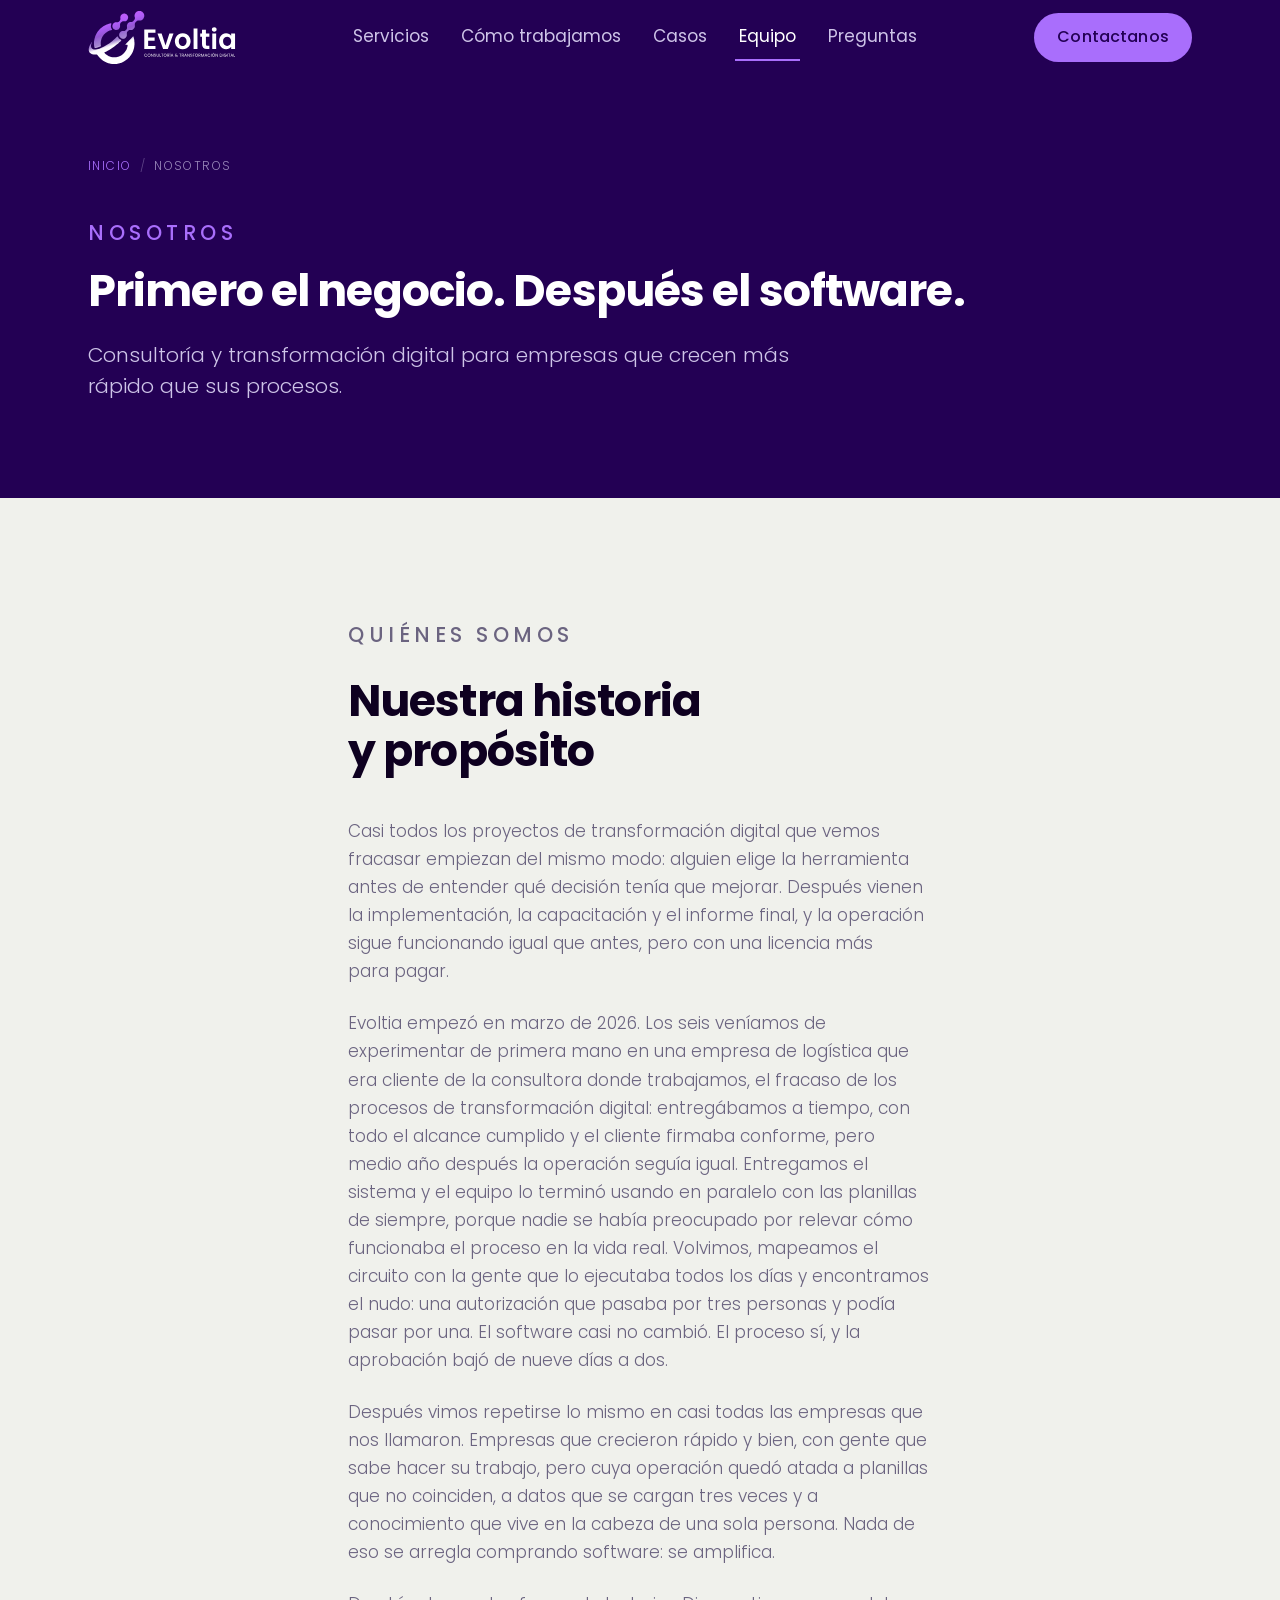
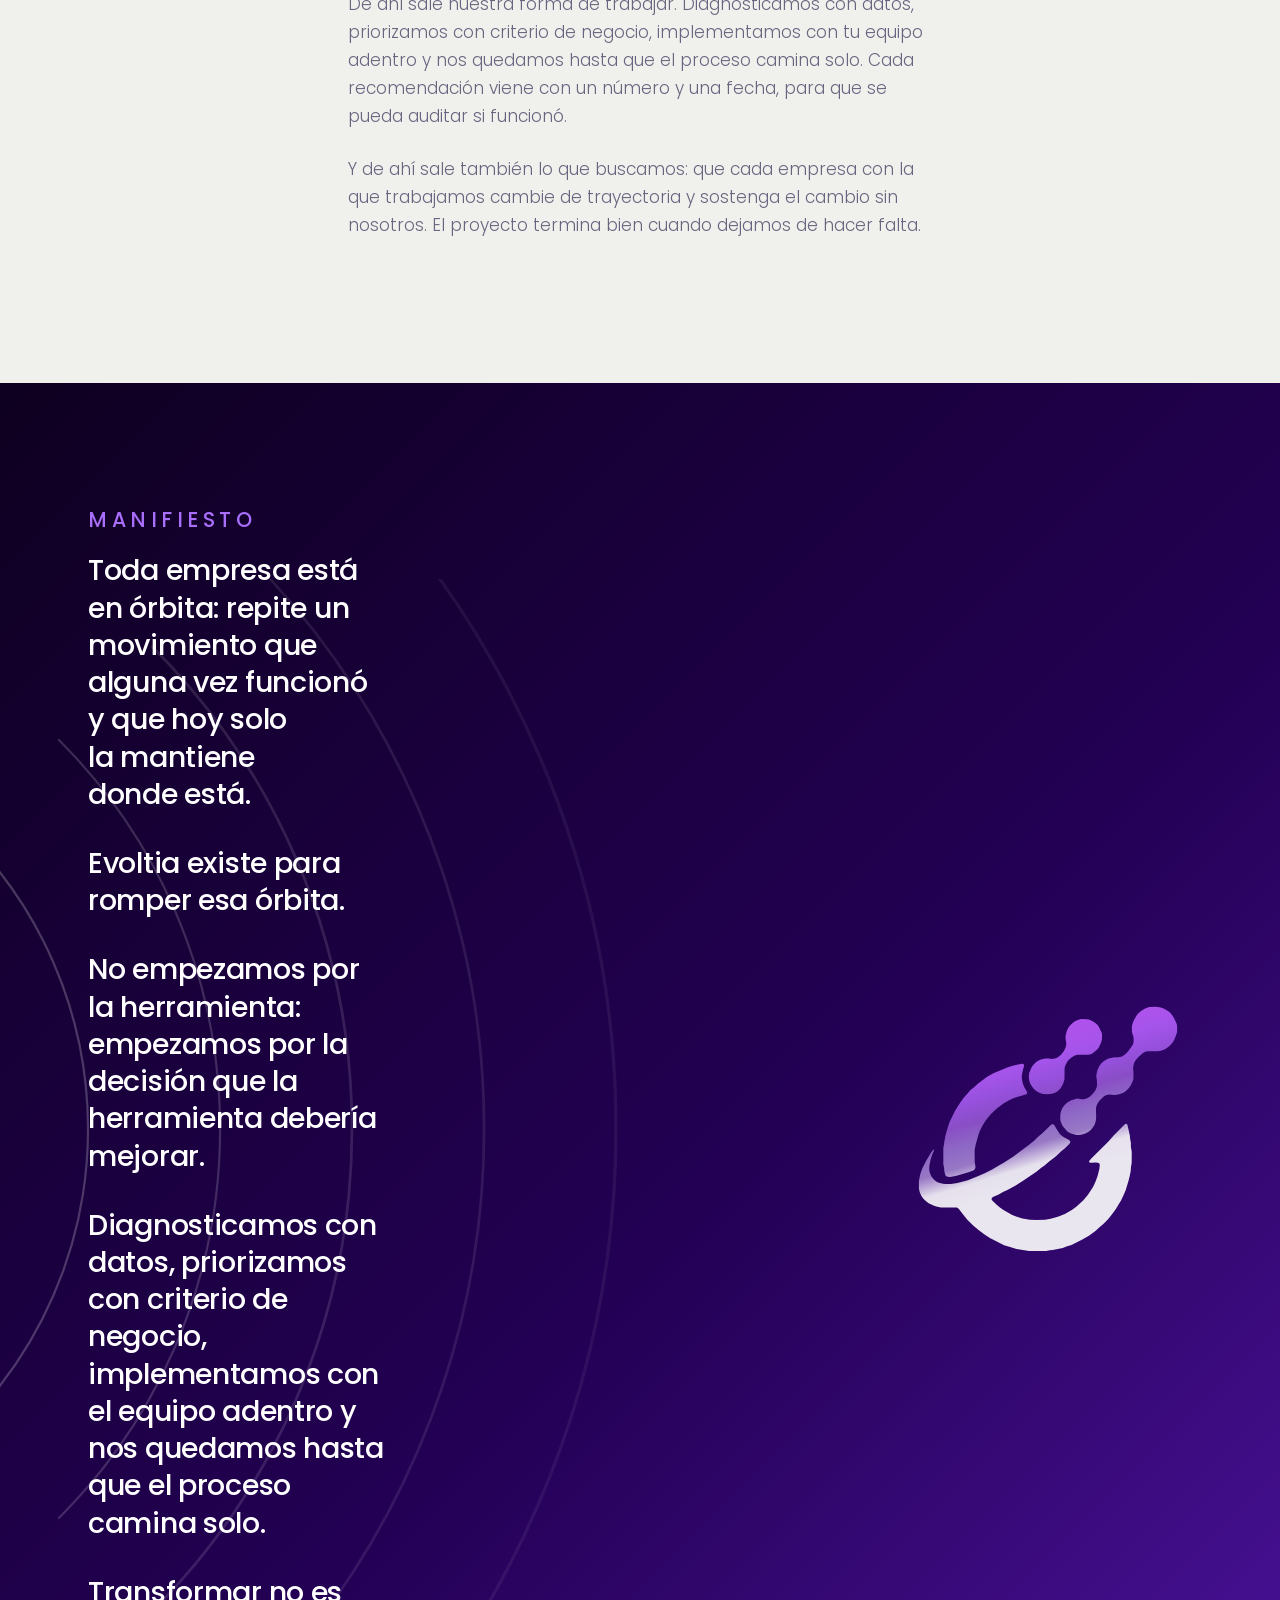
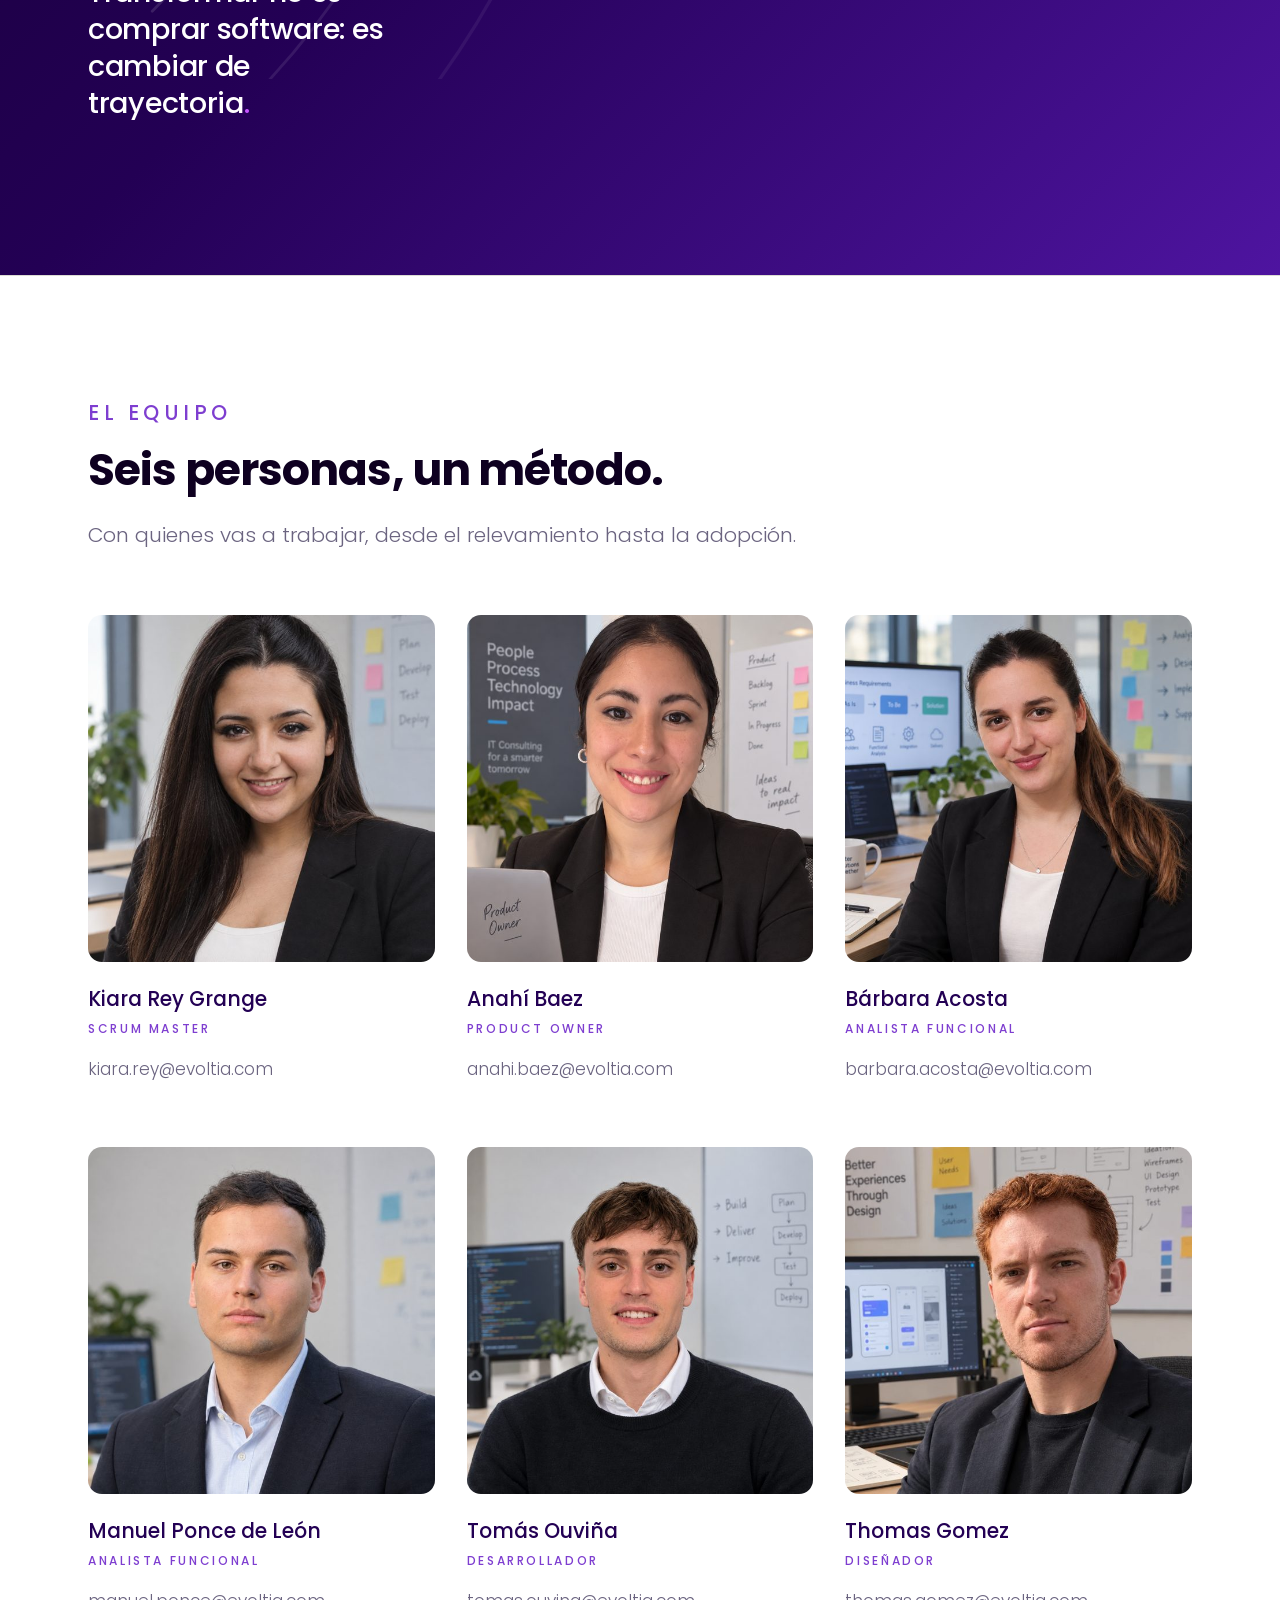
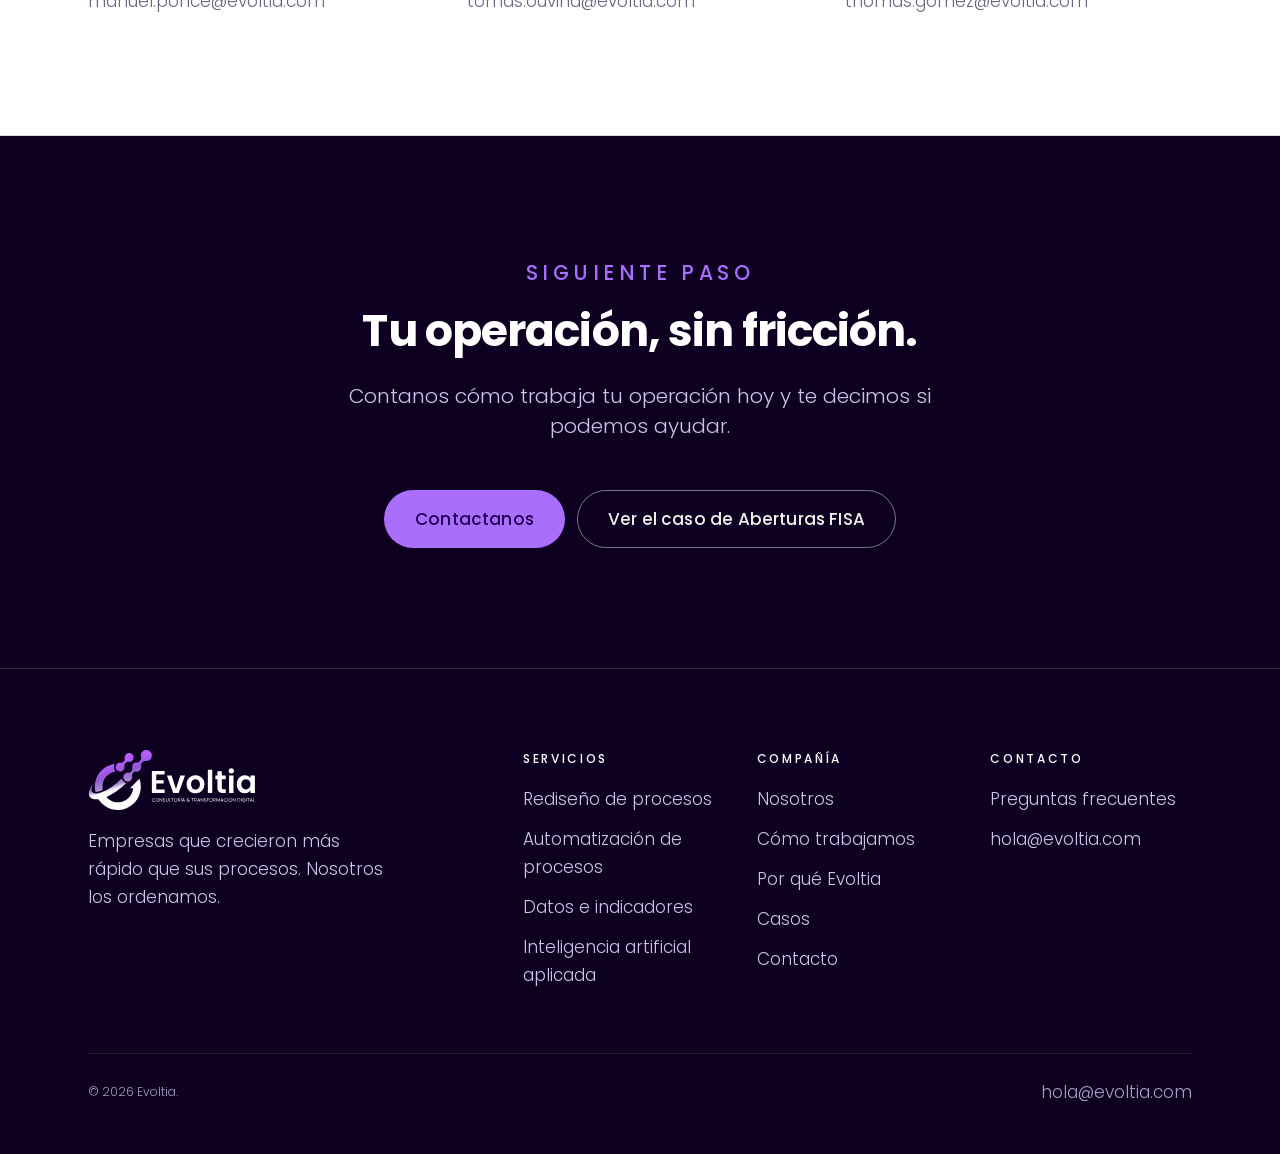
==== commit 1b084421: "feat(servicios): nombrar los servicios como frentes de trabajo Tres de los seis servicios se llamaba" ====
--- a/site/nosotros/index.html
+++ b/site/nosotros/index.html
@@ -298,7 +298,7 @@
       <nav aria-label="Servicios">
         <h2>Servicios</h2>
         <ul>
-          <li><a href="../#servicios">Discovery y hoja de ruta</a></li>
+          <li><a href="../#servicios">Rediseño de procesos</a></li>
           <li><a href="../#servicios">Automatización de procesos</a></li>
           <li><a href="../#servicios">Datos e indicadores</a></li>
           <li><a href="../#servicios">Inteligencia artificial aplicada</a></li>
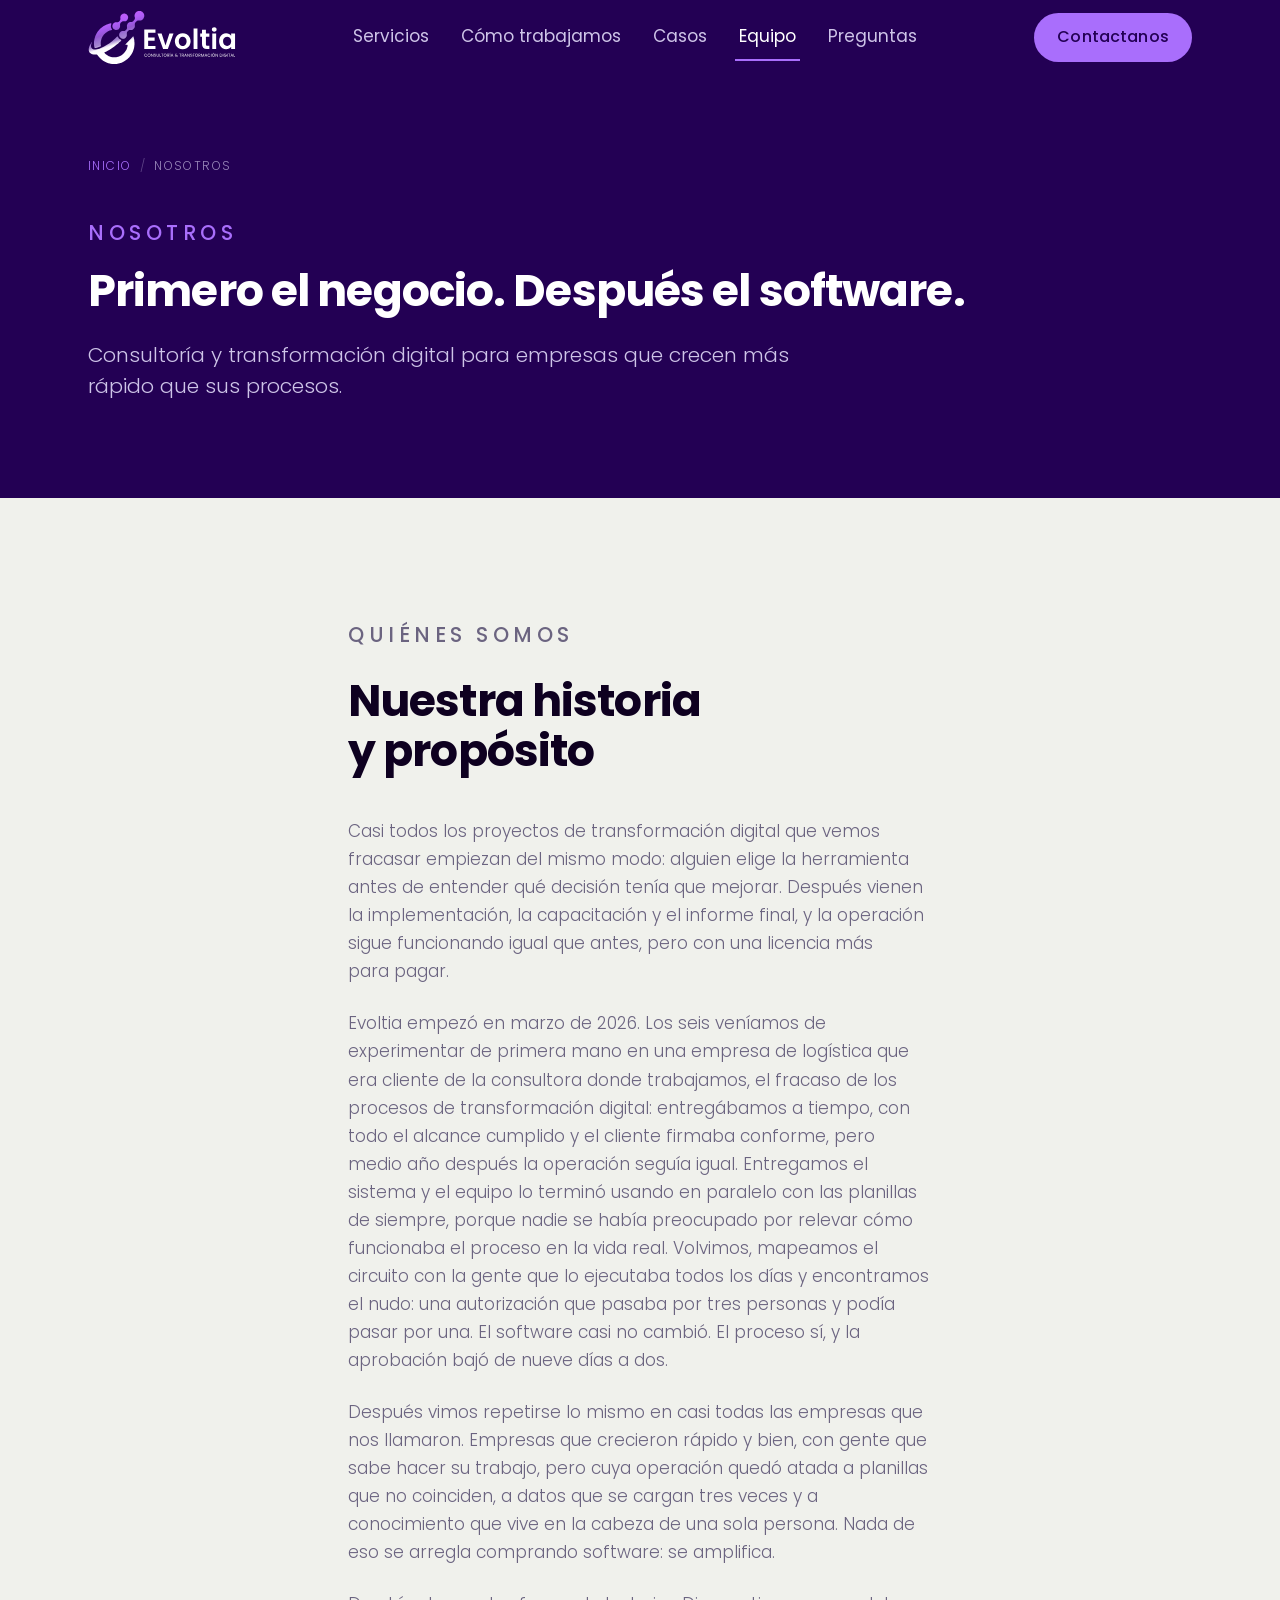
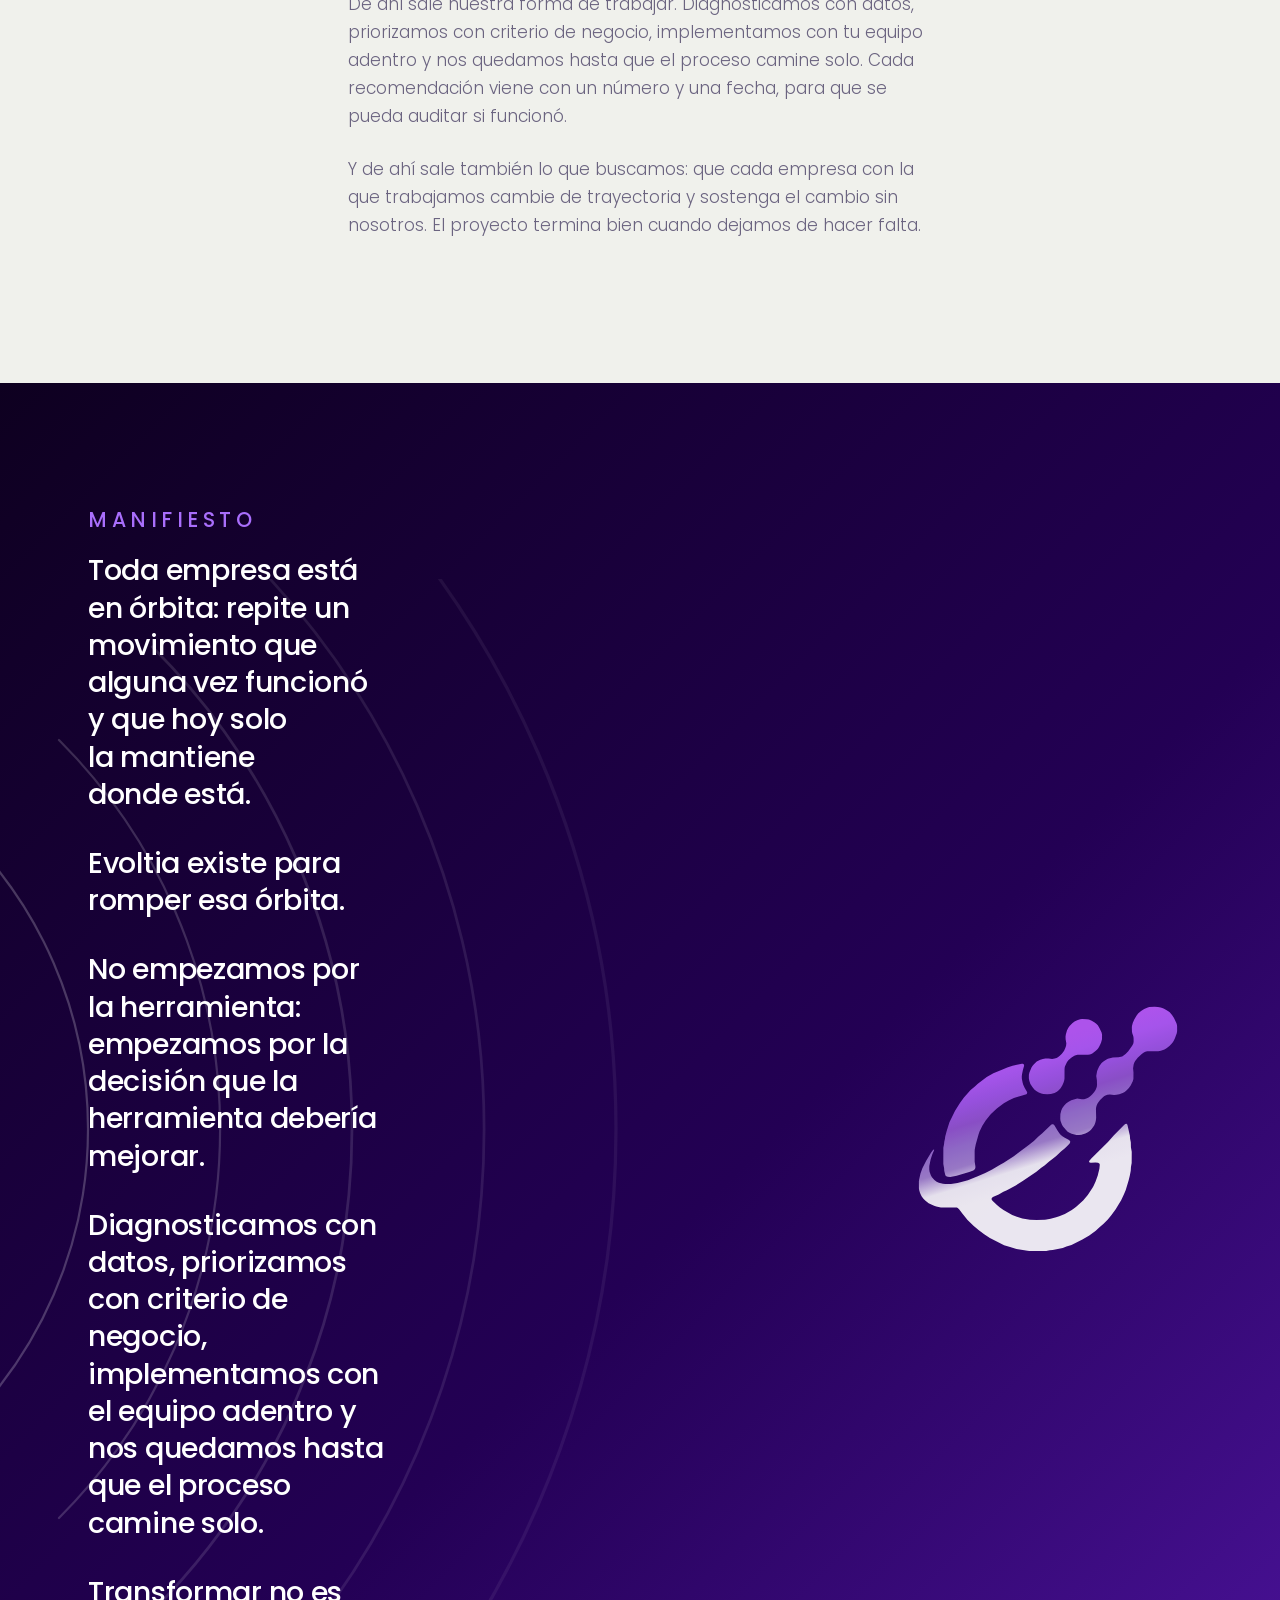
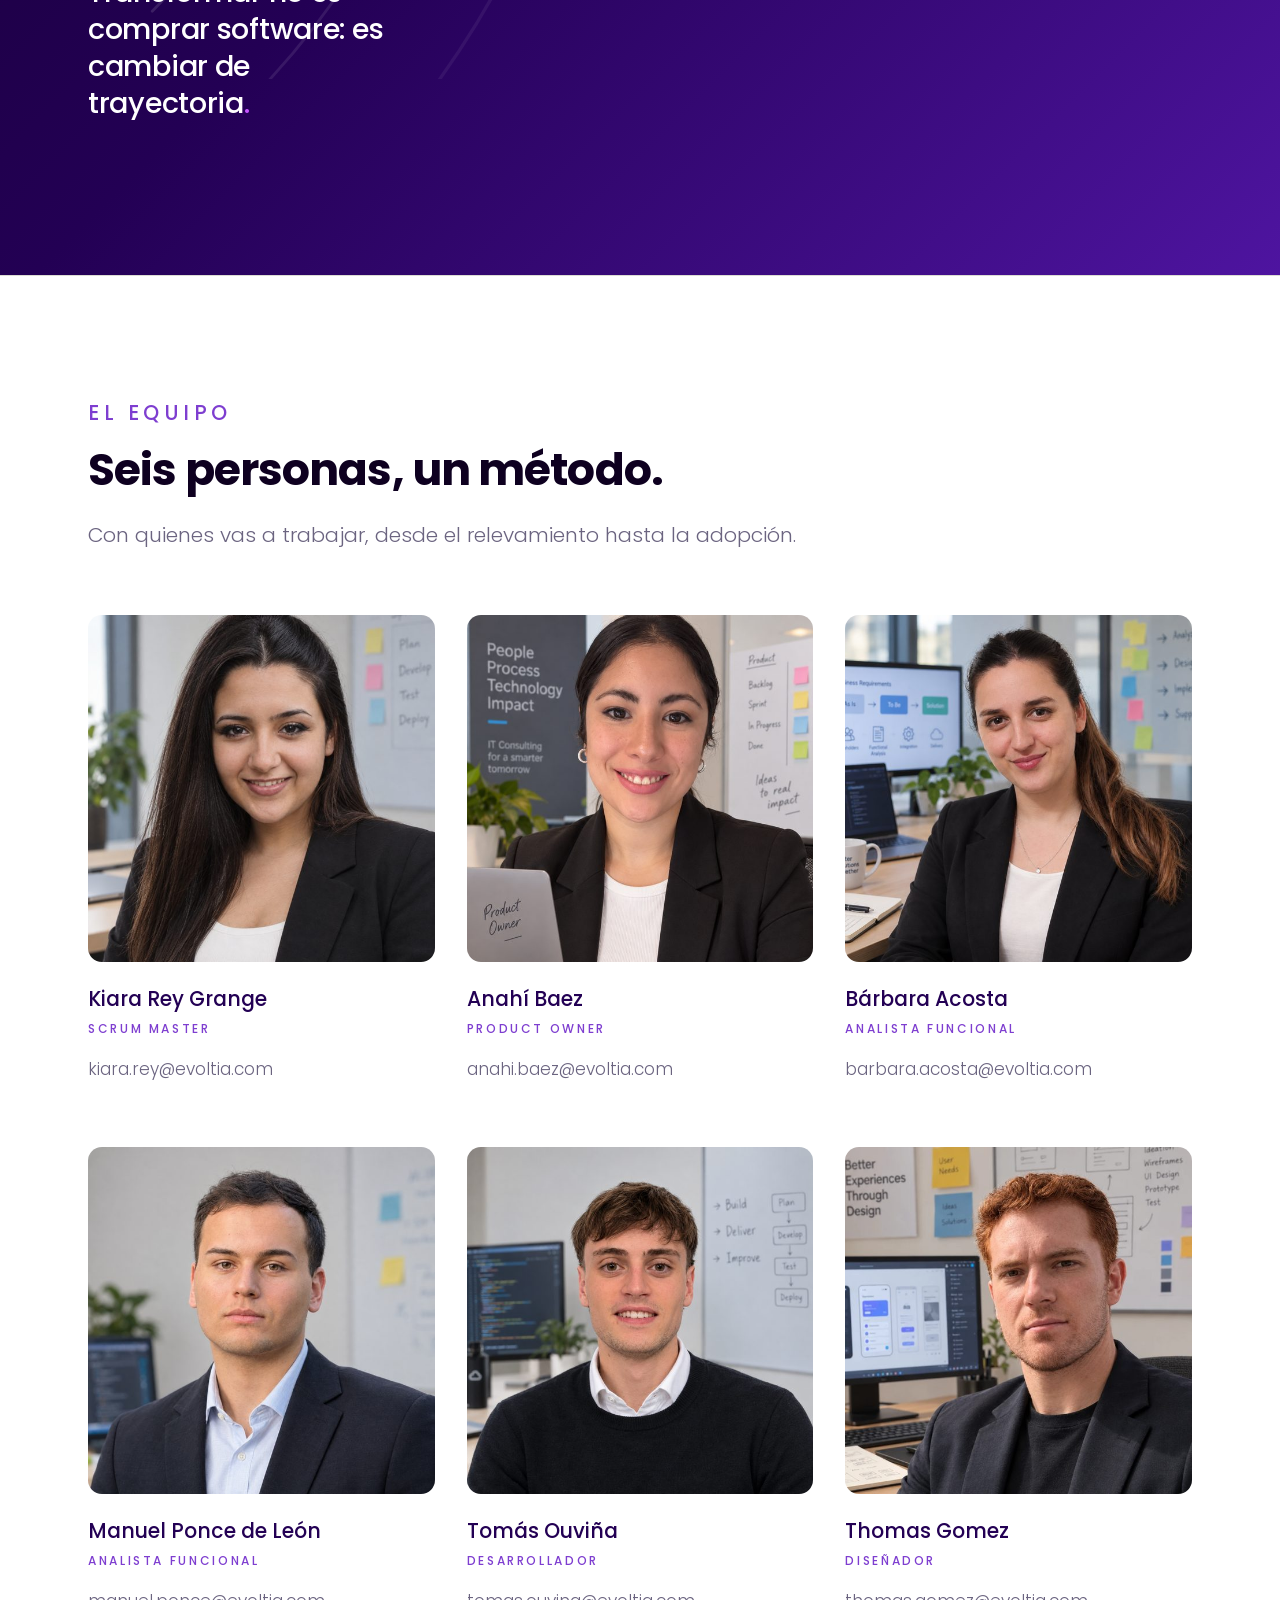
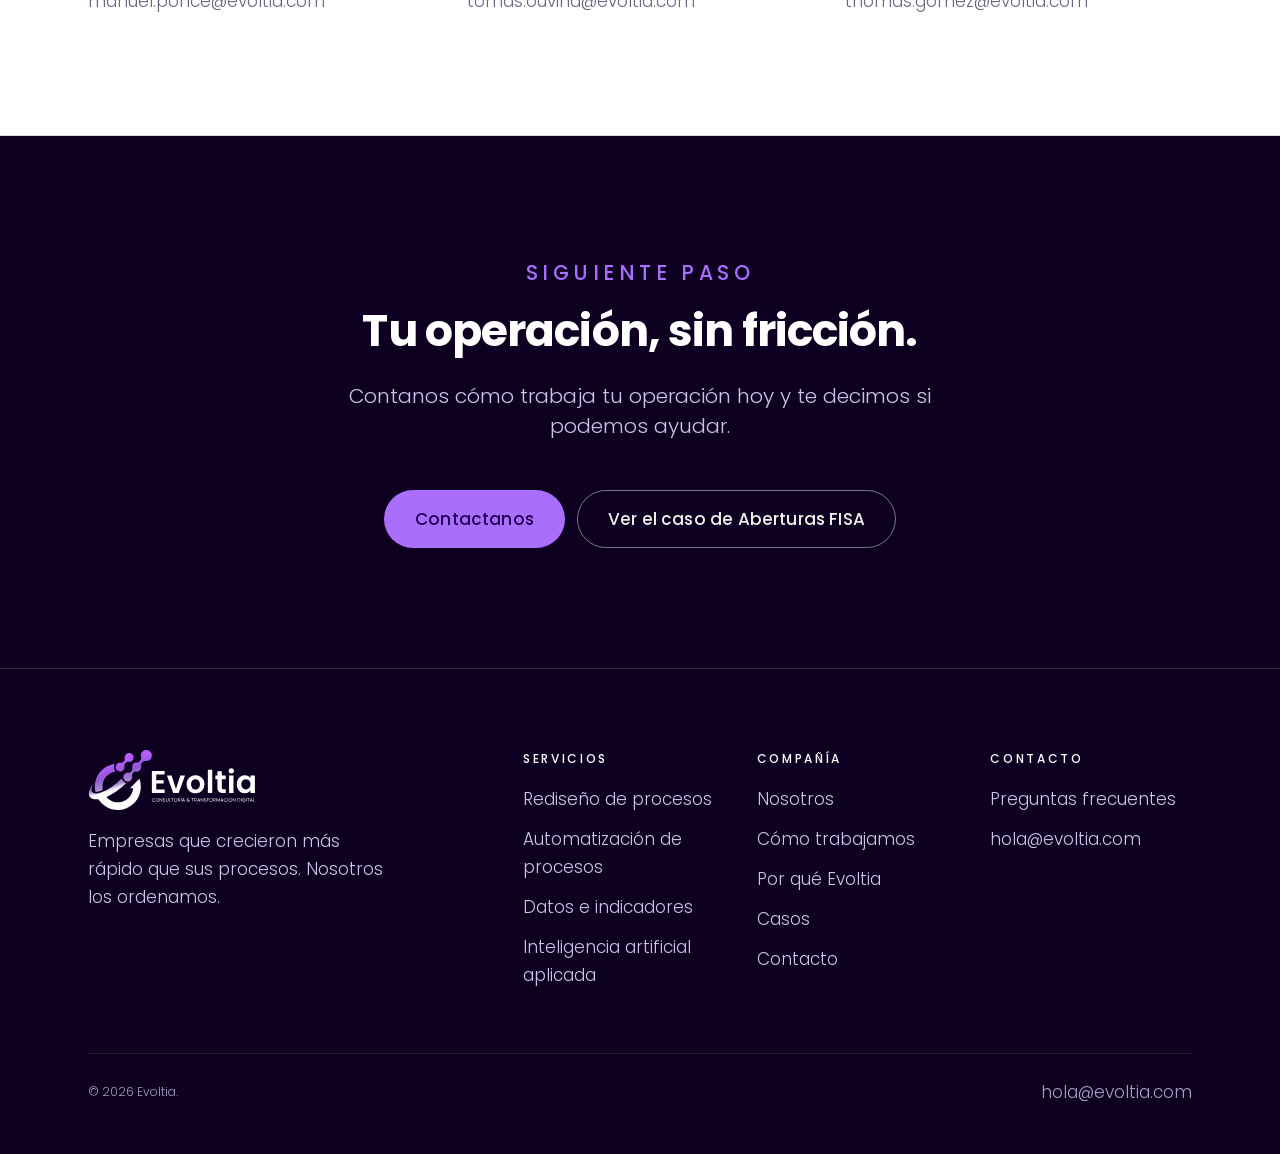
==== commit 1383ea3f: "fix(home): revisar la redaccion para que suene natural Correcciones pedidas por el cliente: - "nos q" ====
--- a/site/nosotros/index.html
+++ b/site/nosotros/index.html
@@ -146,7 +146,7 @@
       <p>
         De ahí sale nuestra forma de trabajar. Diagnosticamos con datos, priorizamos
         con criterio de negocio, implementamos con tu equipo adentro y nos quedamos
-        hasta que el proceso camina solo. Cada recomendación viene con un número y una
+        hasta que el proceso camine solo. Cada recomendación viene con un número y una
         fecha, para que se pueda auditar si funcionó.
       </p>
 
@@ -193,7 +193,7 @@
         <p>
           Diagnosticamos con datos, priorizamos con criterio de negocio,
           implementamos con el equipo adentro y nos quedamos hasta que el proceso
-          camina solo.
+          camine solo.
         </p>
         <p class="manifiesto__cierre">
           Transformar no es comprar software: es cambiar de trayectoria<span class="punto">.</span>
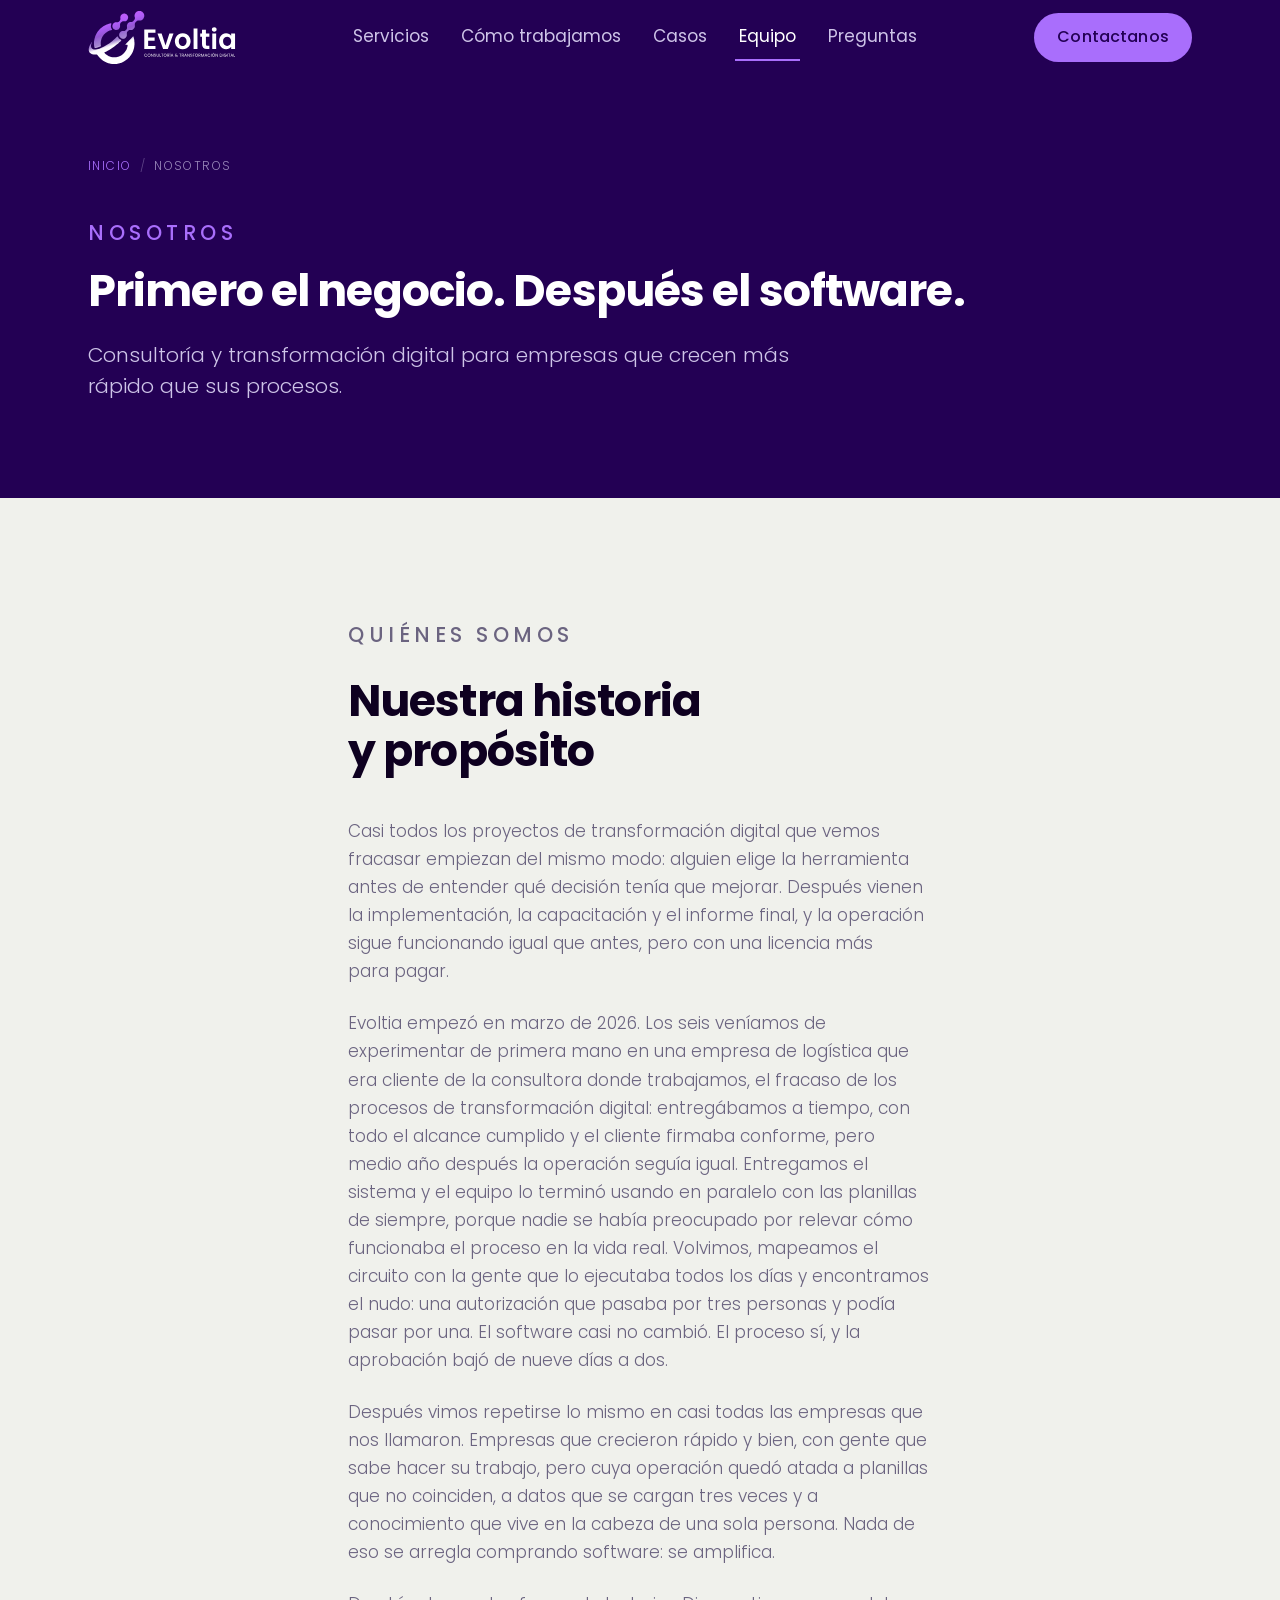
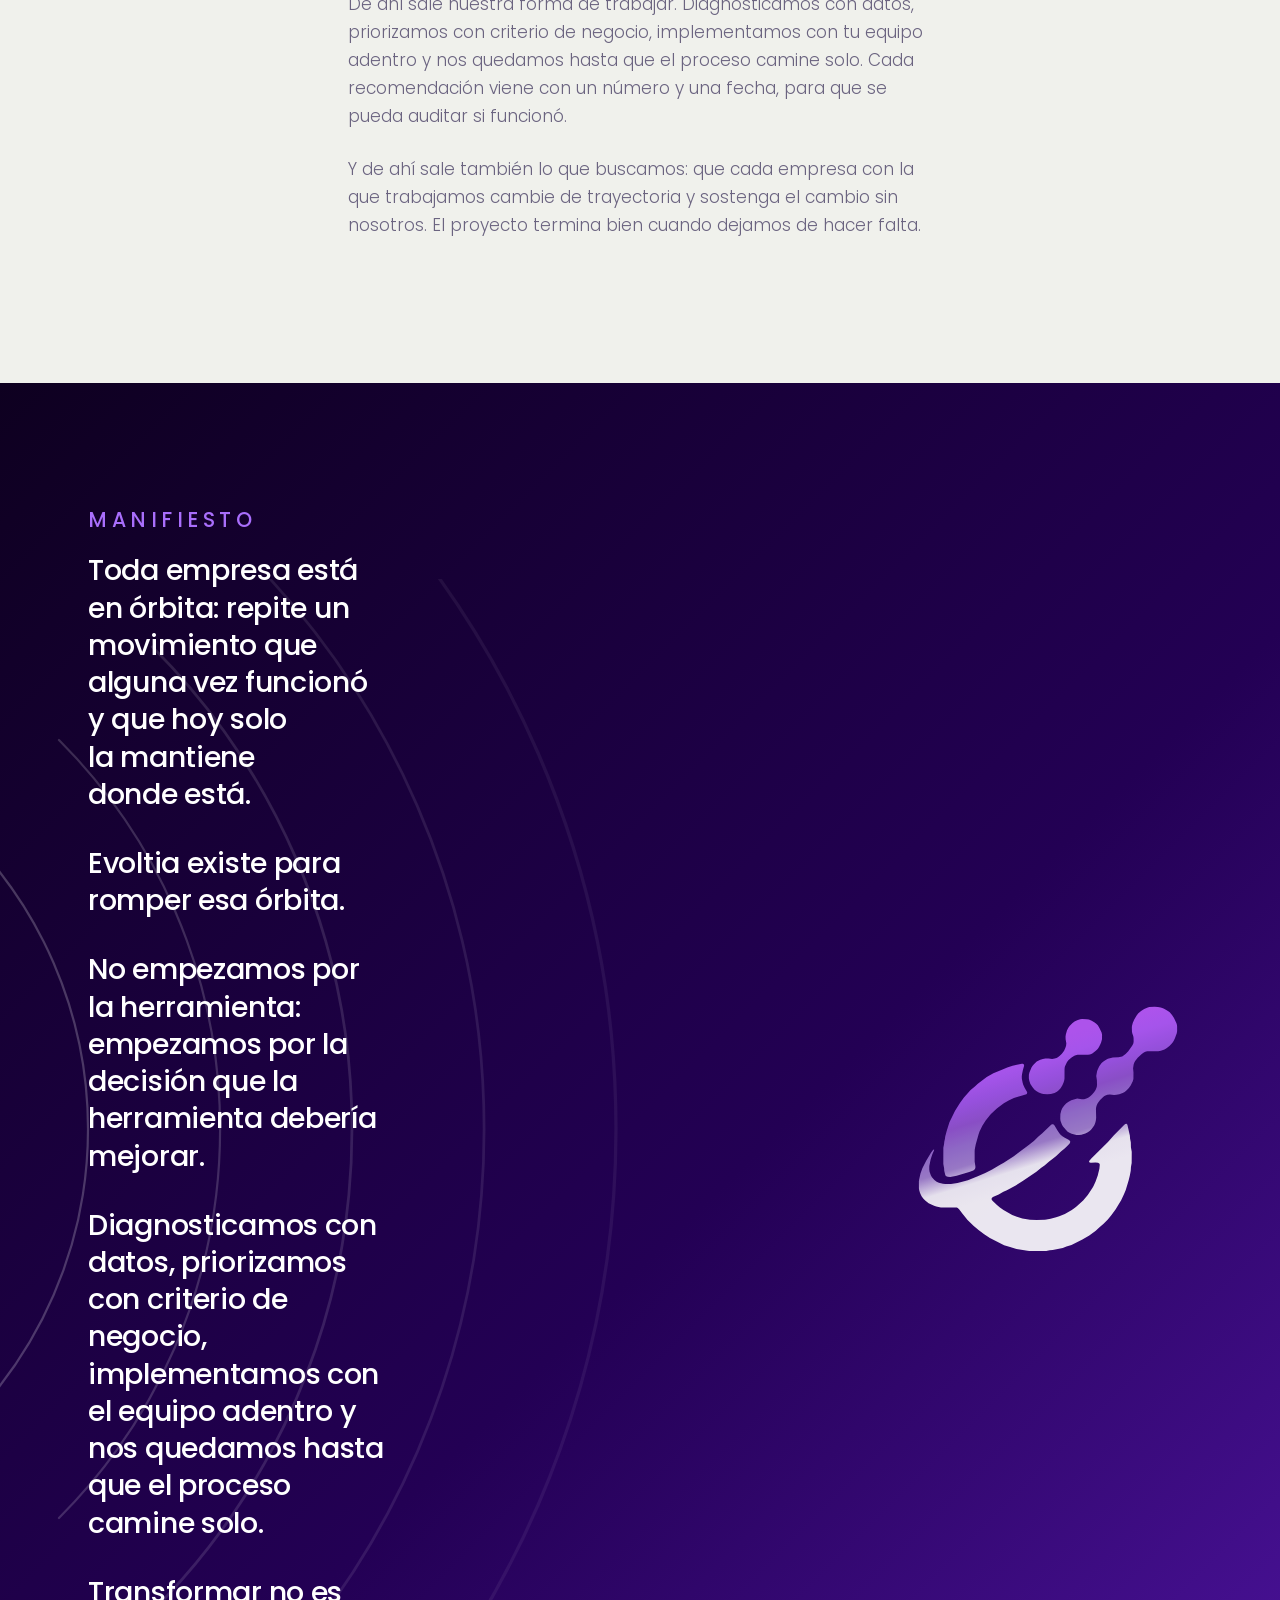
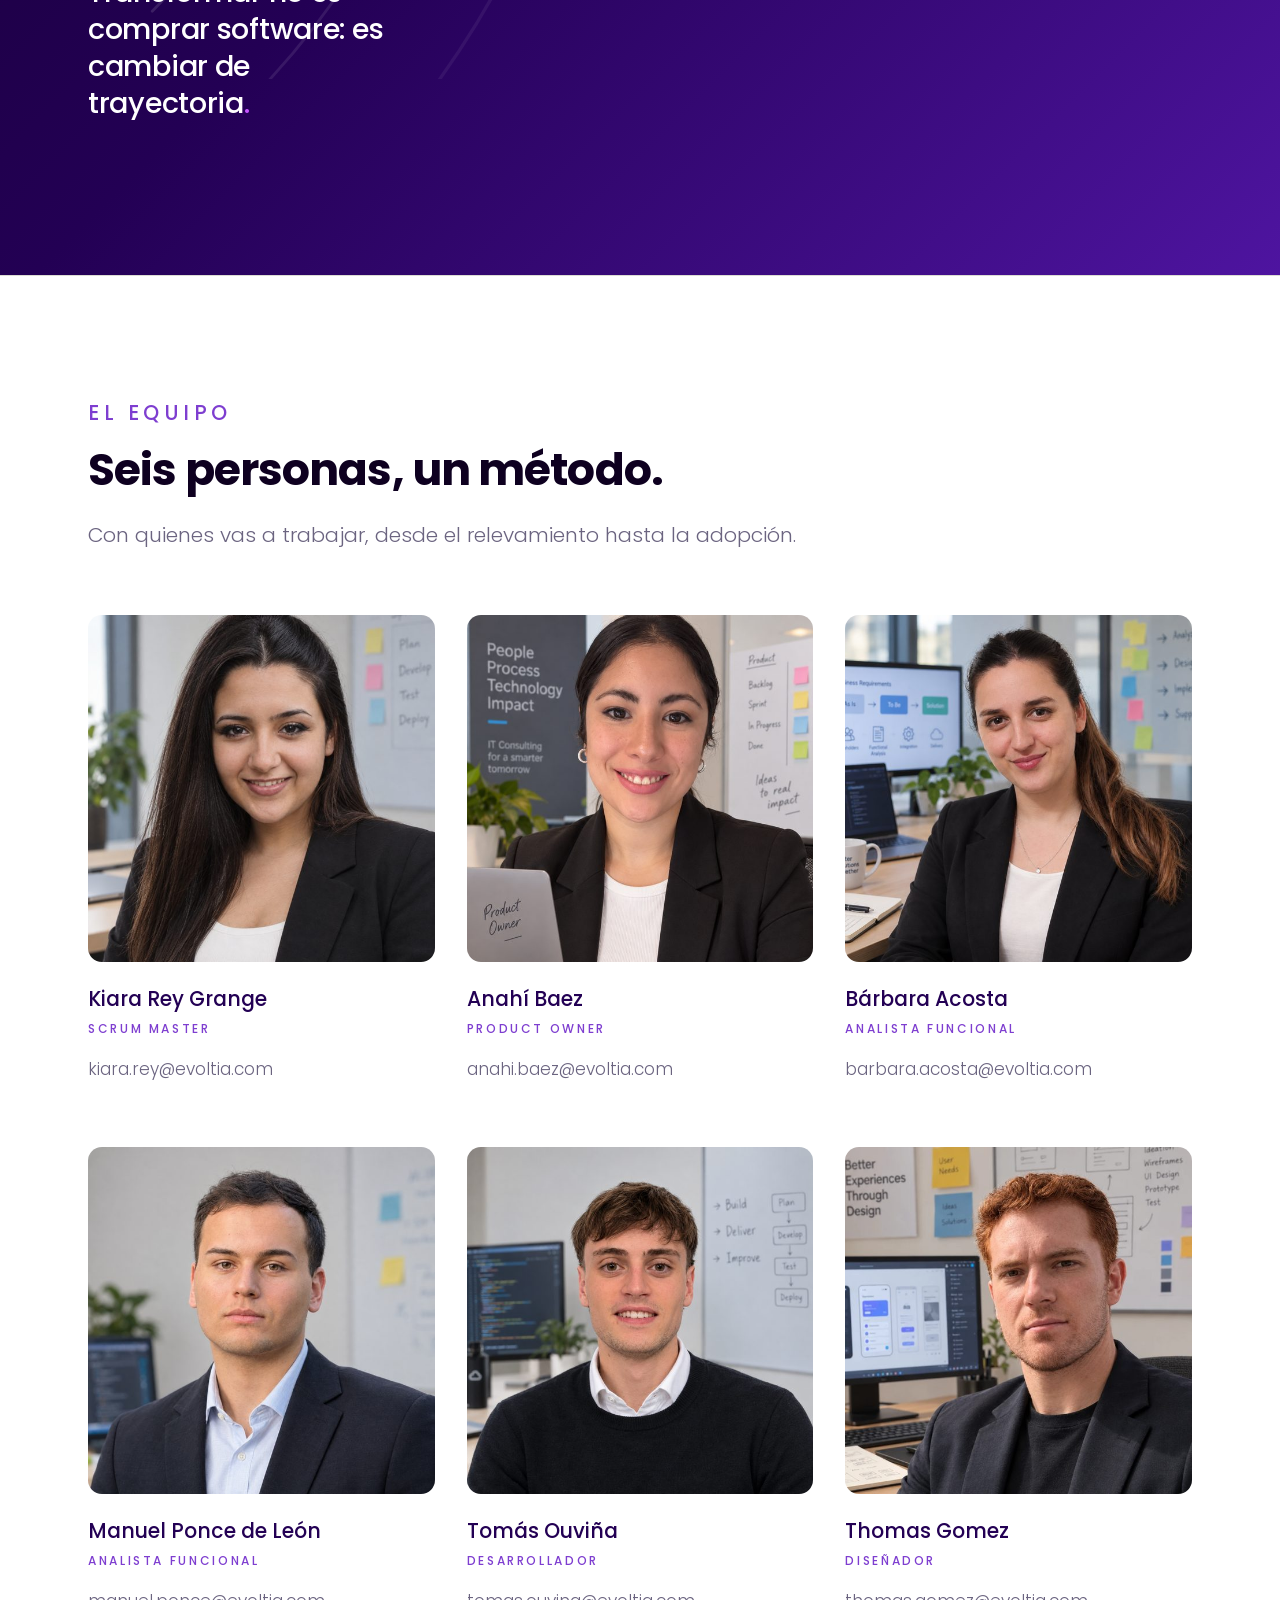
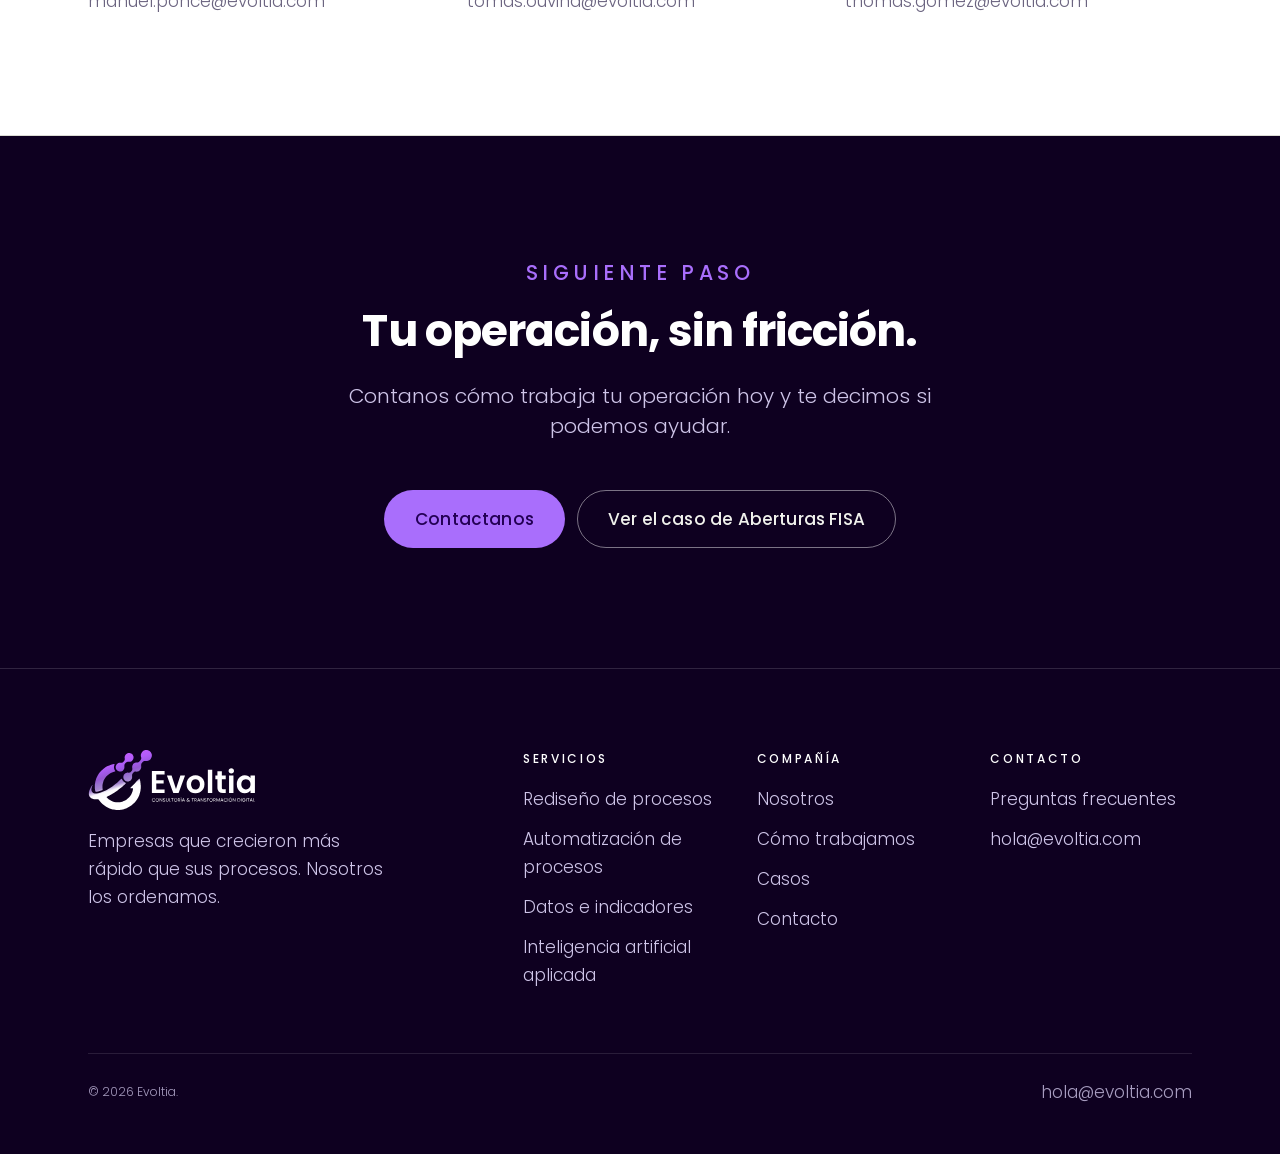
==== commit 12cc3b3f: "feat(home): acortar la home sin repetir ideas - "Por que Evoltia" se integra a "Como trabajamos". Tr" ====
--- a/site/nosotros/index.html
+++ b/site/nosotros/index.html
@@ -310,7 +310,6 @@
         <ul>
           <li><a href="./">Nosotros</a></li>
           <li><a href="../#metodo">Cómo trabajamos</a></li>
-          <li><a href="../#por-que">Por qué Evoltia</a></li>
           <li><a href="../casos/aberturas-fisa/">Casos</a></li>
           <li><a href="../#contacto">Contacto</a></li>
         </ul>
--- a/site/assets/styles.css
+++ b/site/assets/styles.css
@@ -537,17 +537,6 @@
   font-size: var(--fs-etiqueta); color: var(--lavanda); opacity: 0.8;
   padding-top: var(--sp-3); border-top: 1px solid var(--borde-oscuro);
 }
-
-/* ---------- Valores ---------- */
-.valores { display: grid; gap: var(--sp-7); margin-top: var(--sp-8); }
-@media (min-width: 768px) { .valores { grid-template-columns: repeat(2, 1fr); gap: var(--sp-8); } }
-.valor { display: flex; gap: var(--sp-4); }
-.valor__nodo {
-  flex-shrink: 0; width: 14px; height: 14px; border-radius: 50%;
-  background: var(--orbita); margin-top: 9px;
-}
-.valor h3 { font-size: var(--fs-sub); font-weight: 500; line-height: 1.25; color: var(--nucleo); margin-bottom: var(--sp-3); }
-.valor p { color: var(--gris); font-size: var(--fs-cuerpo); }
 
 /* ---------- Frase de cierre de sección ---------- */
 .frase {
@@ -1861,13 +1850,8 @@
 
 .hp { position: absolute; left: -9999px; width: 1px; height: 1px; overflow: hidden; }
 
-.despues { margin-top: var(--sp-8); display: grid; gap: var(--sp-5); }
-.despues li { display: flex; gap: var(--sp-4); align-items: flex-start; }
-.despues i {
-  flex-shrink: 0; width: 10px; height: 10px; border-radius: 50%;
-  background: var(--senal); margin-top: 9px;
-}
-.despues p { font-size: var(--fs-cuerpo); color: var(--lavanda); }
+/* Qué pasa después de escribir: una línea, no una lista. */
+.despues { margin-top: var(--sp-6); max-width: 46ch; font-size: var(--fs-cuerpo); color: var(--lavanda); }
 
 /* ---------- Footer ---------- */
 .footer { padding-block: var(--sp-10) var(--sp-8); border-top: 1px solid var(--borde-oscuro); }
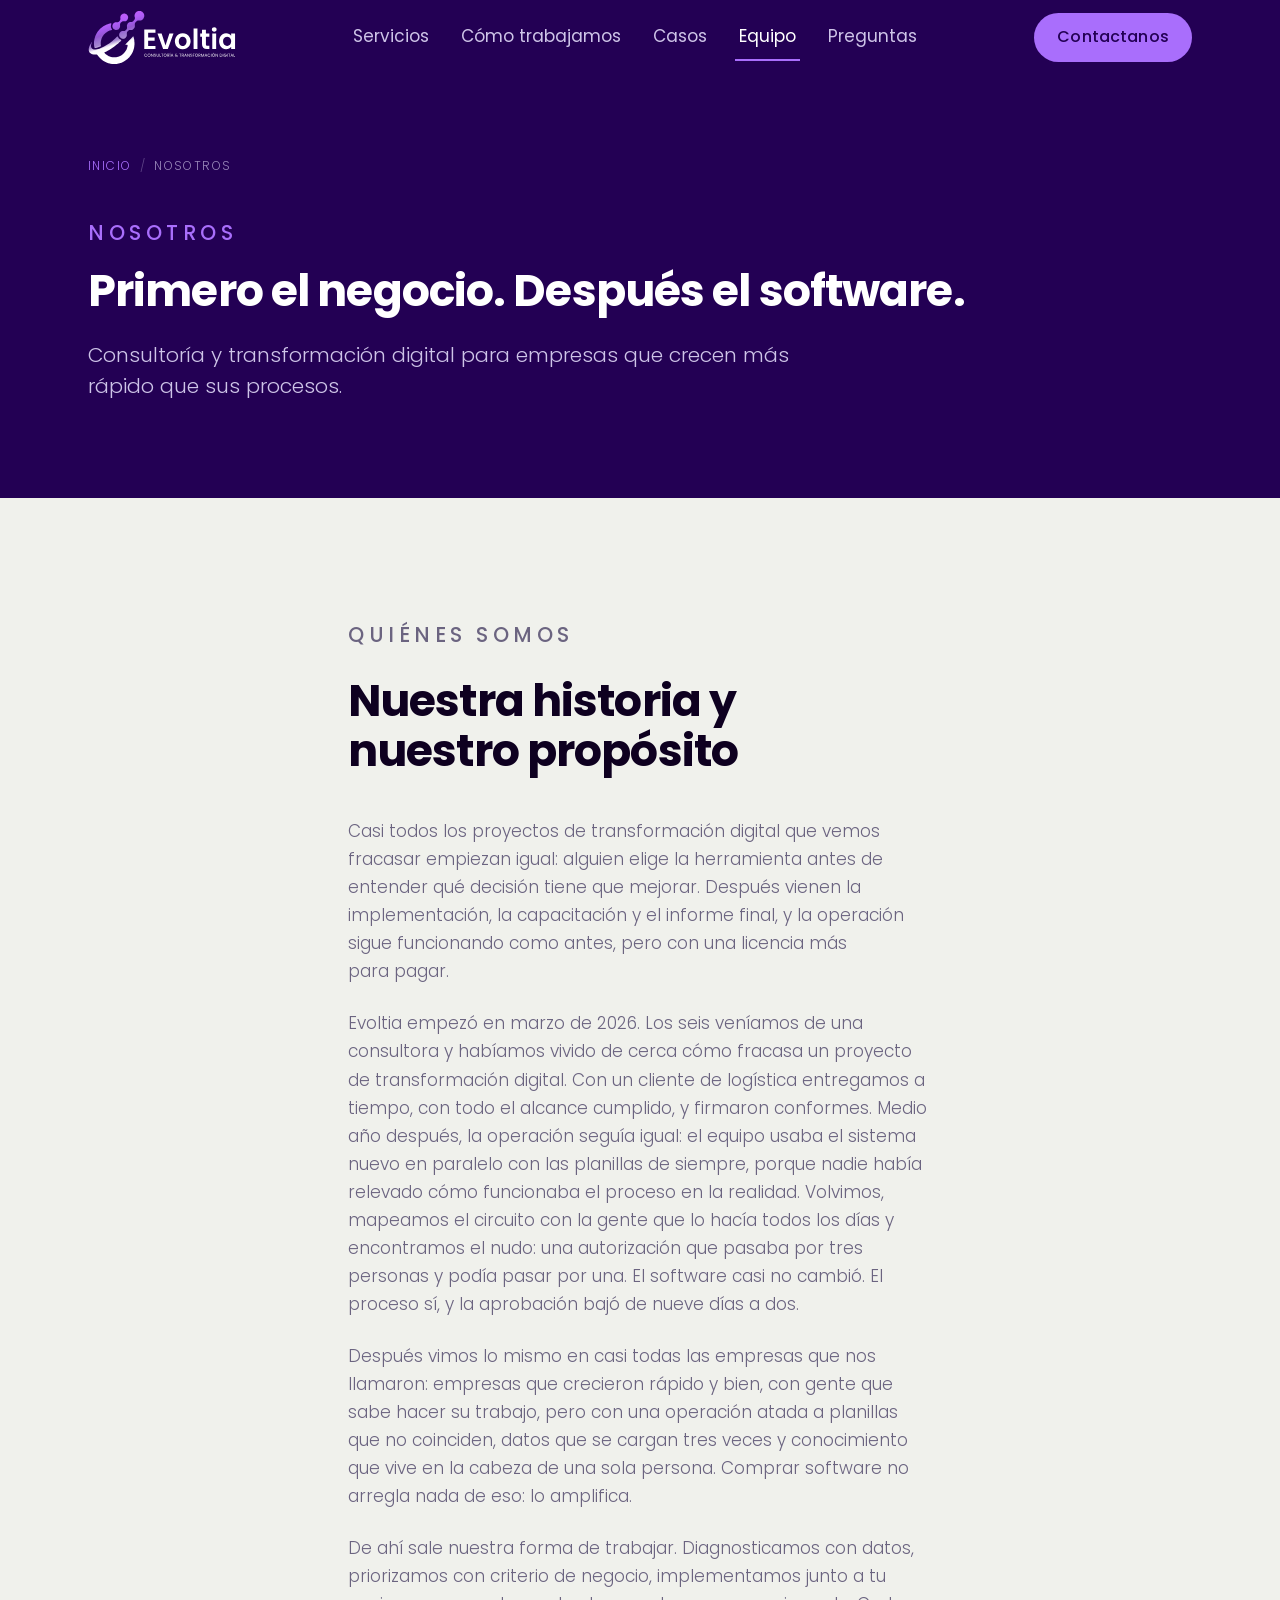
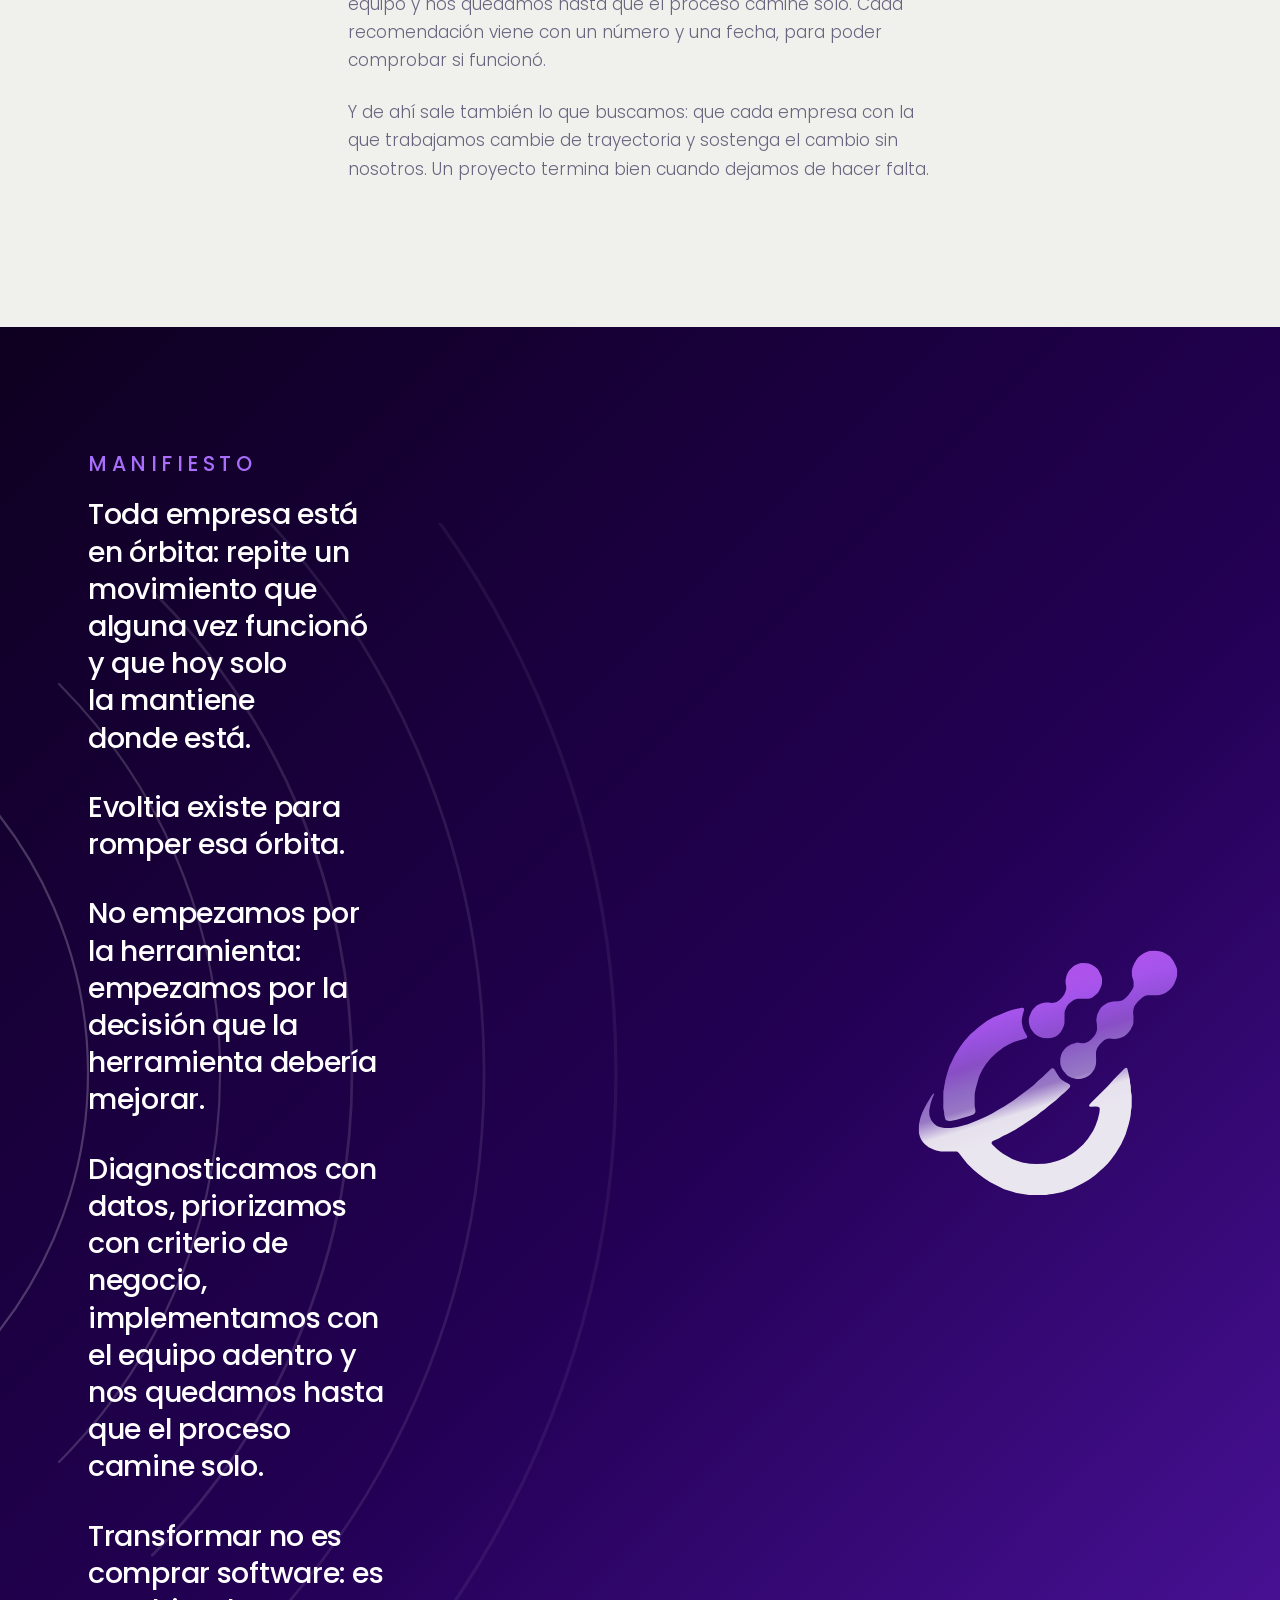
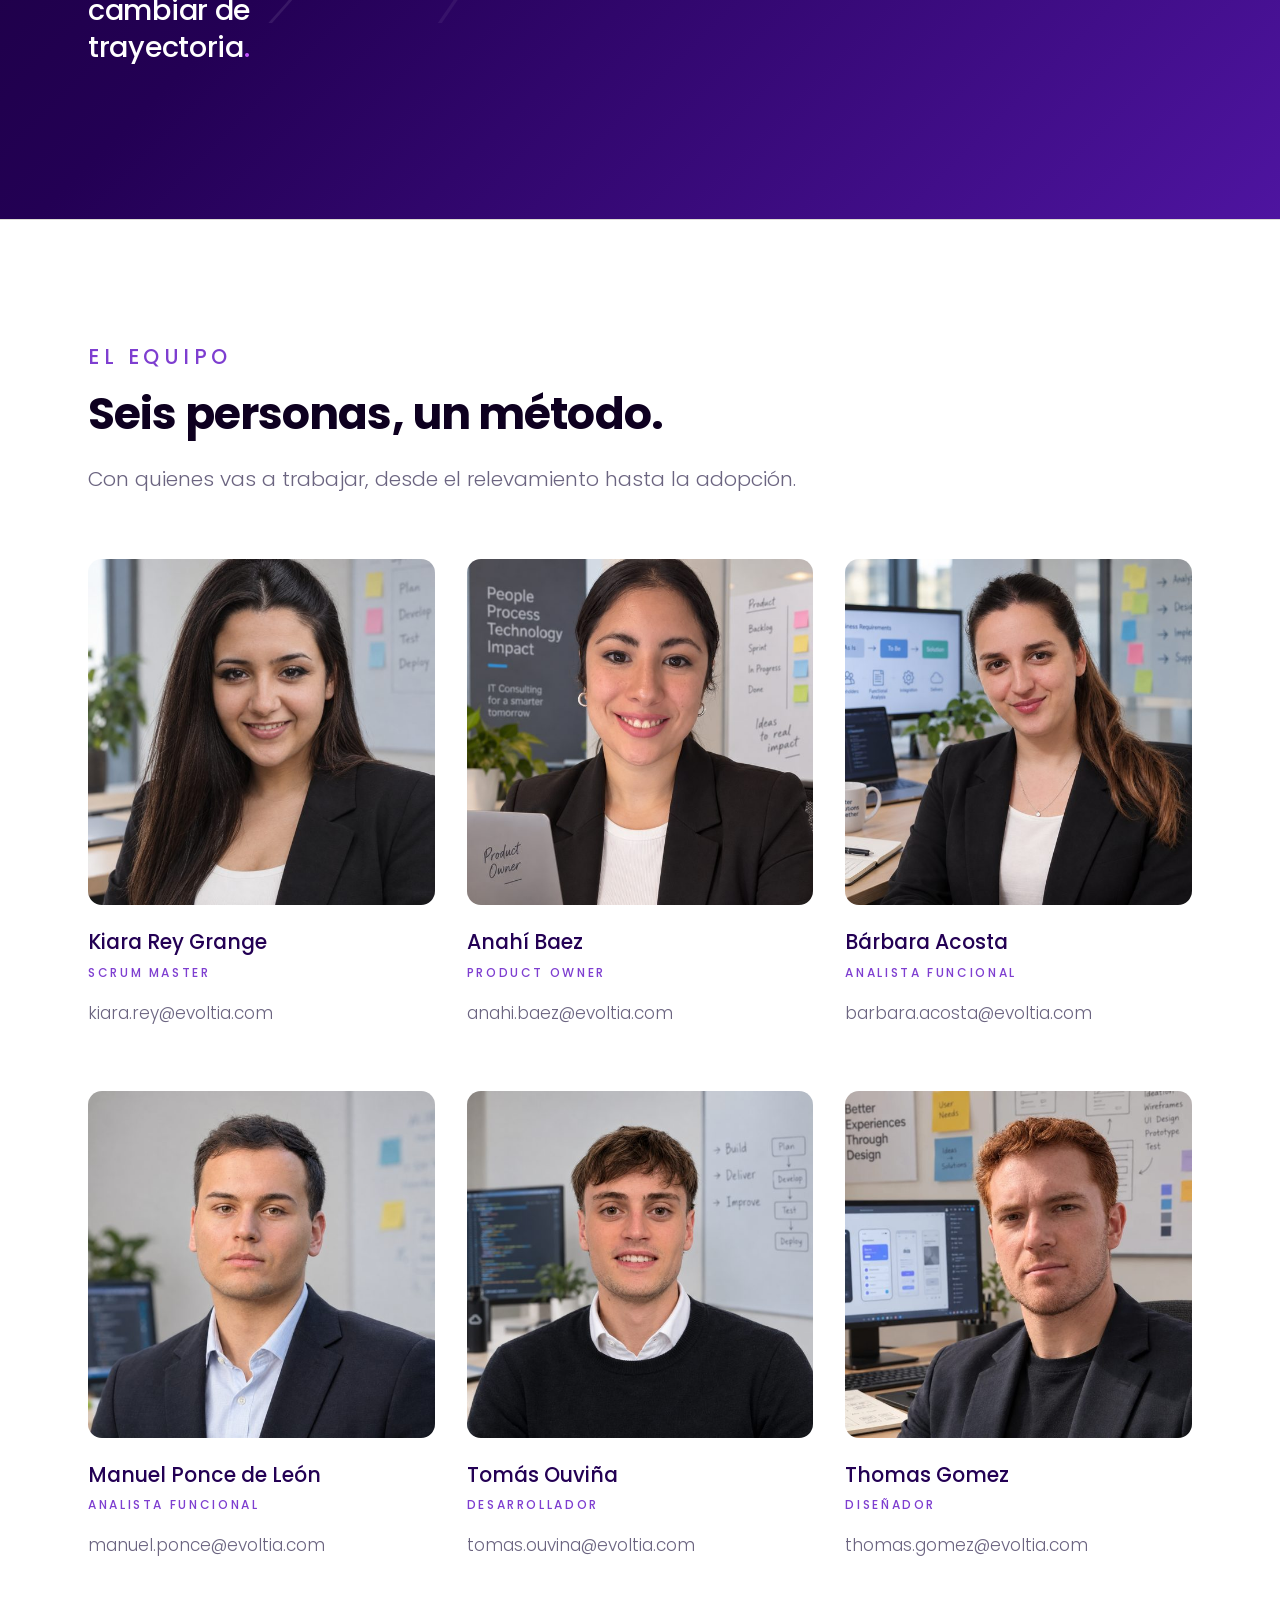
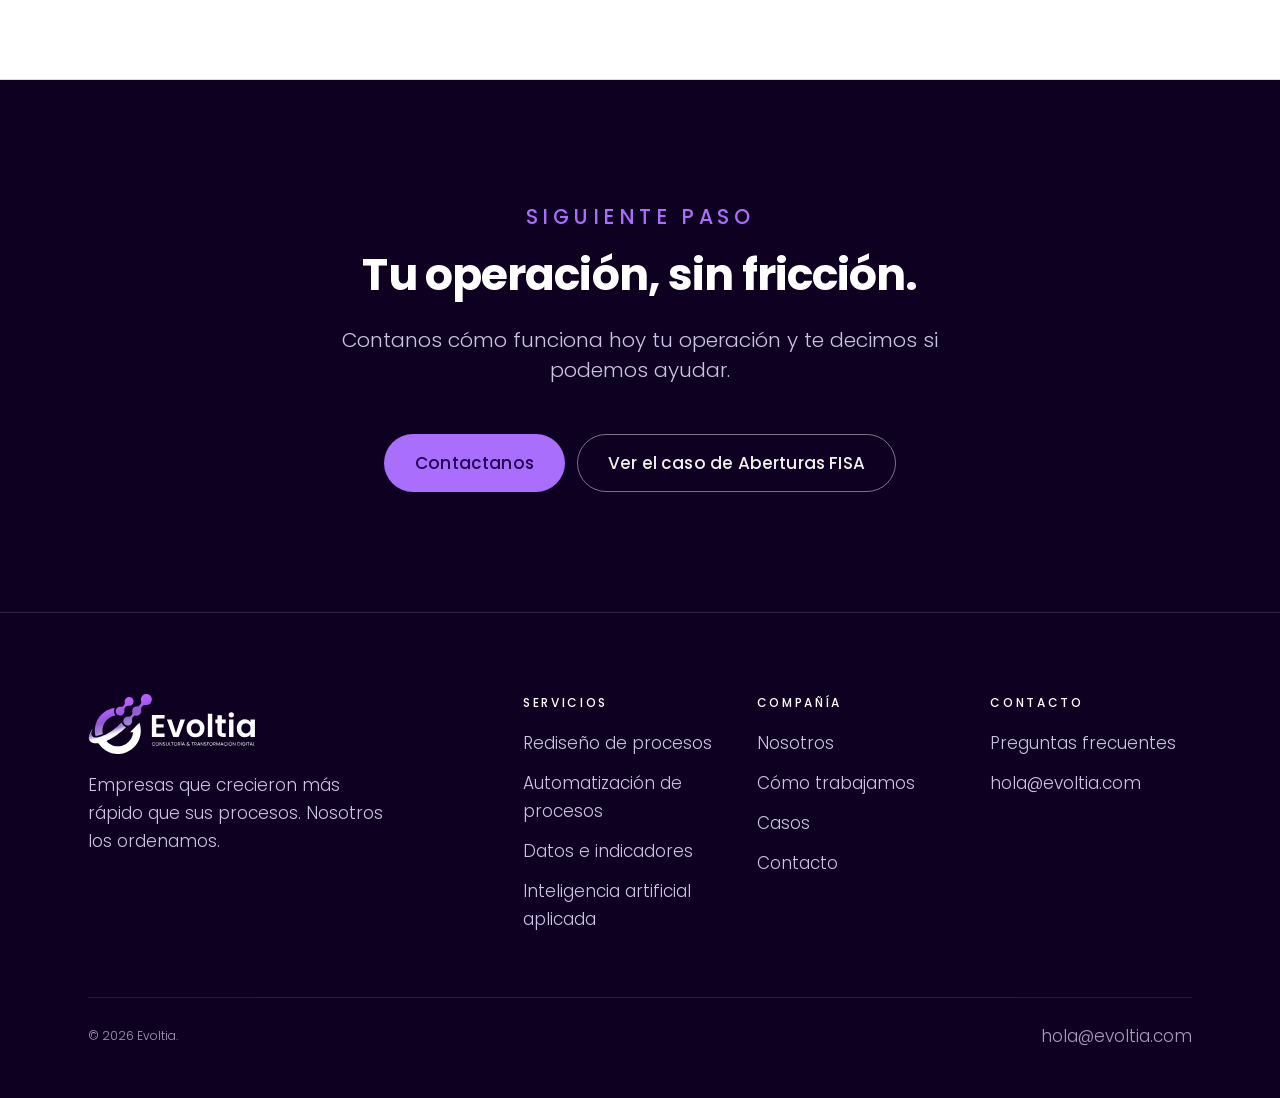
==== commit 6c69780c: "fix(nosotros): revisar la redaccion para que suene natural Mismo criterio que en la home: - La histo" ====
--- a/site/nosotros/index.html
+++ b/site/nosotros/index.html
@@ -113,47 +113,46 @@
   <section class="seccion" aria-labelledby="historia-t">
     <div class="wrap articulo">
       <p class="etiqueta">Quiénes somos</p>
-      <h2 class="titular" id="historia-t">Nuestra historia y propósito</h2>
+      <h2 class="titular" id="historia-t">Nuestra historia y nuestro propósito</h2>
 
       <p style="margin-top:var(--sp-7)">
         Casi todos los proyectos de transformación digital que vemos fracasar empiezan
-        del mismo modo: alguien elige la herramienta antes de entender qué decisión
-        tenía que mejorar. Después vienen la implementación, la capacitación y el
-        informe final, y la operación sigue funcionando igual que antes, pero con una
-        licencia más para pagar.
-      </p>
-
-      <p>        
-        Evoltia empezó en marzo de 2026. Los seis veníamos de experimentar de primera mano en 
-        una empresa de logística que era cliente de la consultora donde trabajamos, el fracaso 
-        de los procesos de transformación digital: entregábamos a tiempo, con todo el alcance 
-        cumplido y el cliente firmaba conforme, pero medio año después la operación seguía igual.
-        Entregamos el sistema y el equipo lo terminó usando en paralelo con las planillas de 
-        siempre, porque nadie se había preocupado por relevar cómo funcionaba el proceso en la vida real.
-        Volvimos, mapeamos el circuito con la gente que lo ejecutaba todos los días y encontramos
-        el nudo: una autorización que pasaba por tres personas y podía pasar por una. El software
-        casi no cambió. El proceso sí, y la aprobación bajó de nueve días a dos.
+        igual: alguien elige la herramienta antes de entender qué decisión tiene que
+        mejorar. Después vienen la implementación, la capacitación y el informe final,
+        y la operación sigue funcionando como antes, pero con una licencia más para pagar.
       </p>
 
       <p>
-        Después vimos repetirse lo mismo en casi todas las empresas que nos llamaron. Empresas 
-        que crecieron rápido y bien, con gente que sabe hacer su trabajo, pero cuya operación
-        quedó atada a planillas que no coinciden, a datos que se cargan tres veces y a
-        conocimiento que vive en la cabeza de una sola persona. Nada de eso se arregla
-        comprando software: se amplifica.
+        Evoltia empezó en marzo de 2026. Los seis veníamos de una consultora y habíamos
+        vivido de cerca cómo fracasa un proyecto de transformación digital. Con un cliente
+        de logística entregamos a tiempo, con todo el alcance cumplido, y firmaron
+        conformes. Medio año después, la operación seguía igual: el equipo usaba el sistema
+        nuevo en paralelo con las planillas de siempre, porque nadie había relevado cómo
+        funcionaba el proceso en la realidad. Volvimos, mapeamos el circuito con la gente
+        que lo hacía todos los días y encontramos el nudo: una autorización que pasaba por
+        tres personas y podía pasar por una. El software casi no cambió. El proceso sí, y
+        la aprobación bajó de nueve días a dos.
       </p>
 
       <p>
-        De ahí sale nuestra forma de trabajar. Diagnosticamos con datos, priorizamos
-        con criterio de negocio, implementamos con tu equipo adentro y nos quedamos
-        hasta que el proceso camine solo. Cada recomendación viene con un número y una
-        fecha, para que se pueda auditar si funcionó.
+        Después vimos lo mismo en casi todas las empresas que nos llamaron: empresas que
+        crecieron rápido y bien, con gente que sabe hacer su trabajo, pero con una operación
+        atada a planillas que no coinciden, datos que se cargan tres veces y conocimiento
+        que vive en la cabeza de una sola persona. Comprar software no arregla nada de eso:
+        lo amplifica.
+      </p>
+
+      <p>
+        De ahí sale nuestra forma de trabajar. Diagnosticamos con datos, priorizamos con
+        criterio de negocio, implementamos junto a tu equipo y nos quedamos hasta que el
+        proceso camine solo. Cada recomendación viene con un número y una fecha, para poder
+        comprobar si funcionó.
       </p>
 
       <p>
         Y de ahí sale también lo que buscamos: que cada empresa con la que trabajamos
-        cambie de trayectoria y sostenga el cambio sin nosotros. El proyecto termina
-        bien cuando dejamos de hacer falta.
+        cambie de trayectoria y sostenga el cambio sin nosotros. Un proyecto termina bien
+        cuando dejamos de hacer falta.
       </p>
     </div>
   </section>
@@ -276,7 +275,7 @@
       <p class="etiqueta">Siguiente paso</p>
       <h2 class="titular" id="cta-t" style="color:var(--blanco)">Tu operación, sin fricción.</h2>
       <p class="bajada" style="margin:var(--sp-5) auto 0">
-        Contanos cómo trabaja tu operación hoy y te decimos si podemos ayudar.
+        Contanos cómo funciona hoy tu operación y te decimos si podemos ayudar.
       </p>
       <div class="acciones-centradas" style="margin-top:var(--sp-8)">
         <a class="btn btn--primario" href="../#contacto" data-cta="nosotros-final">Contactanos</a>
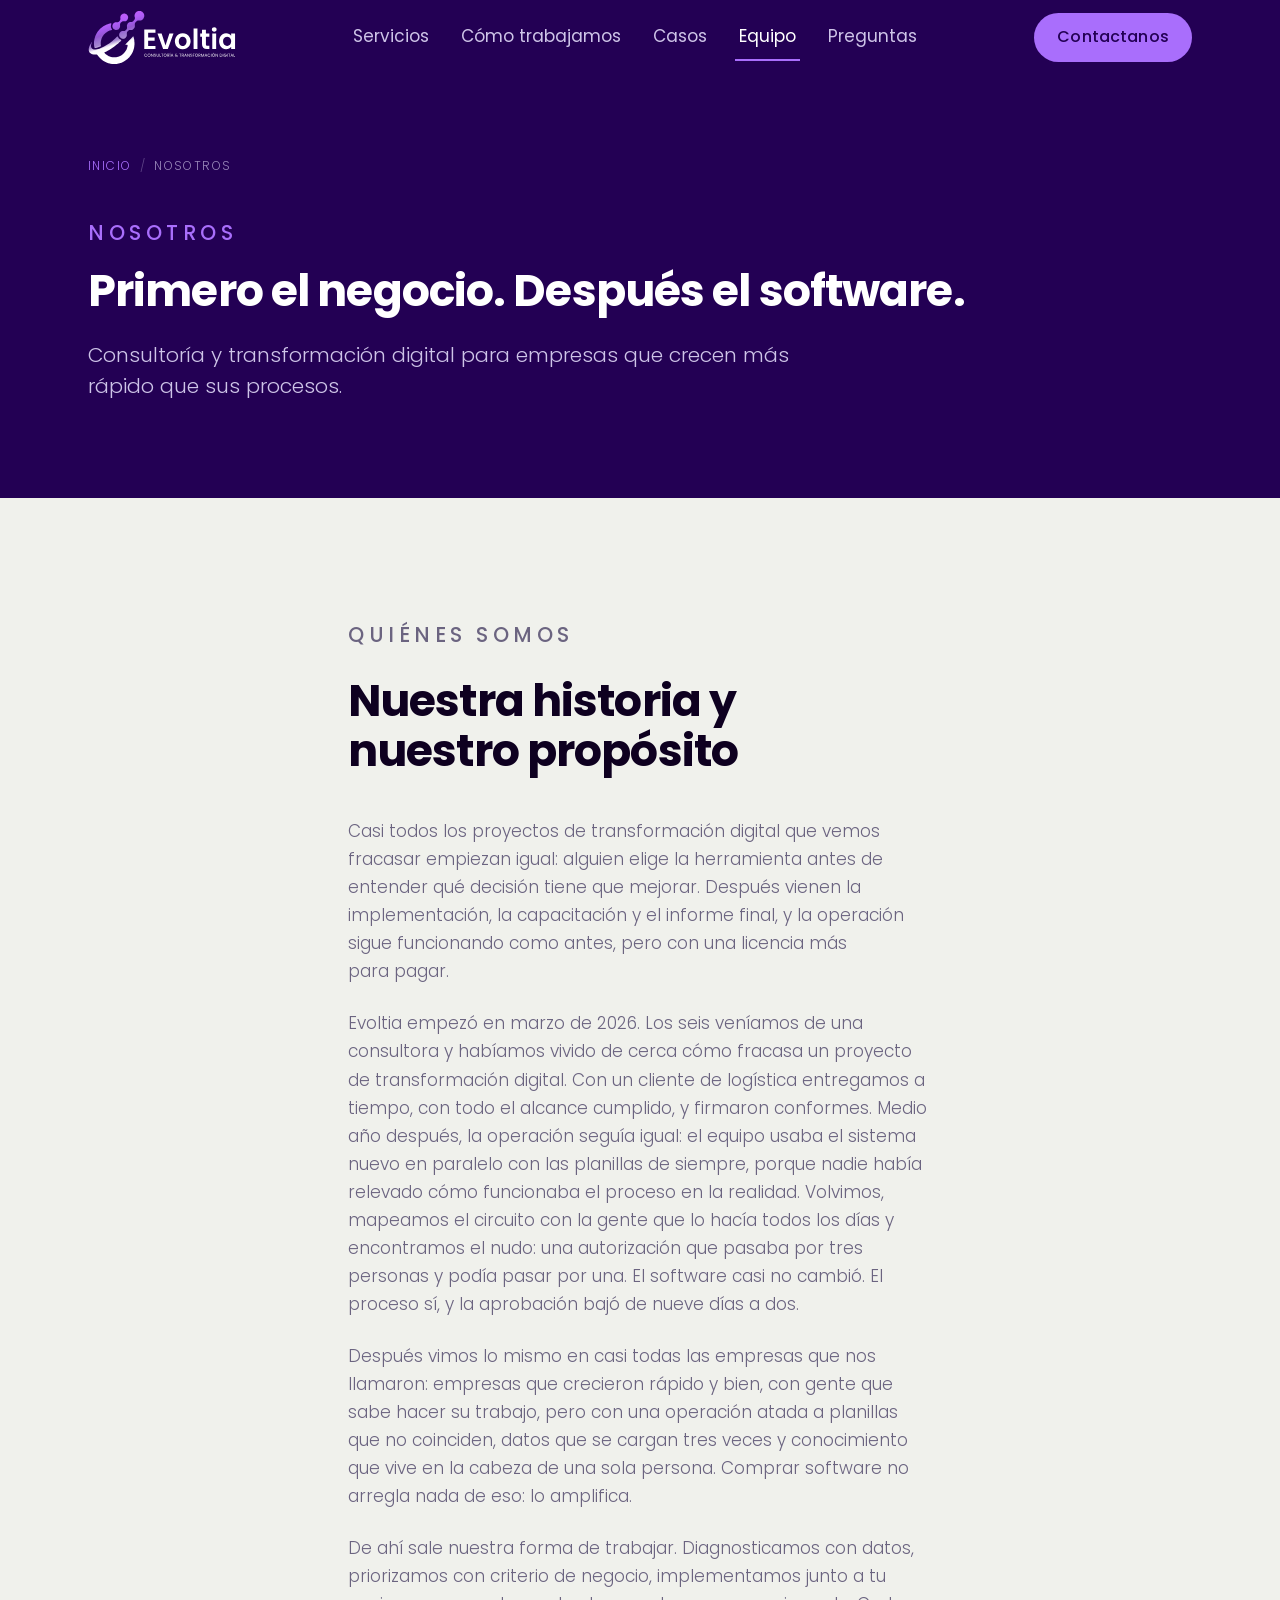
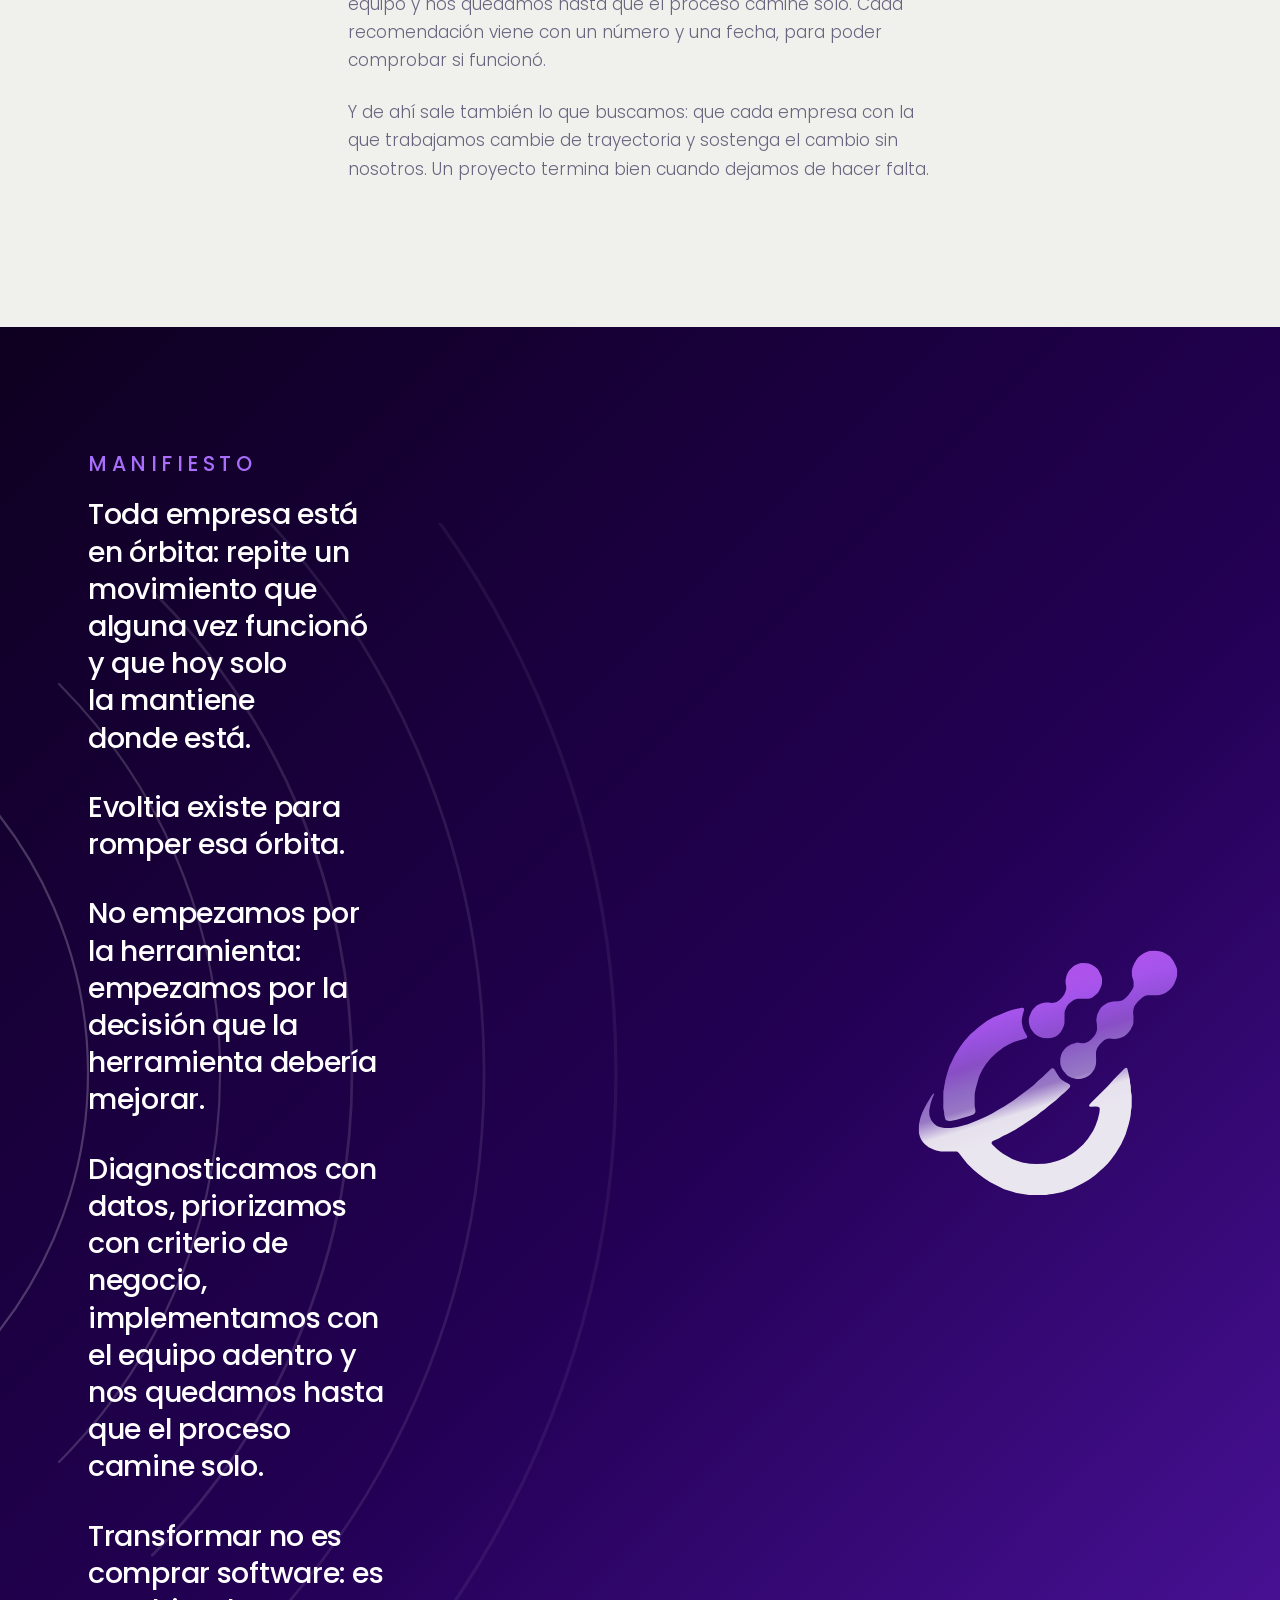
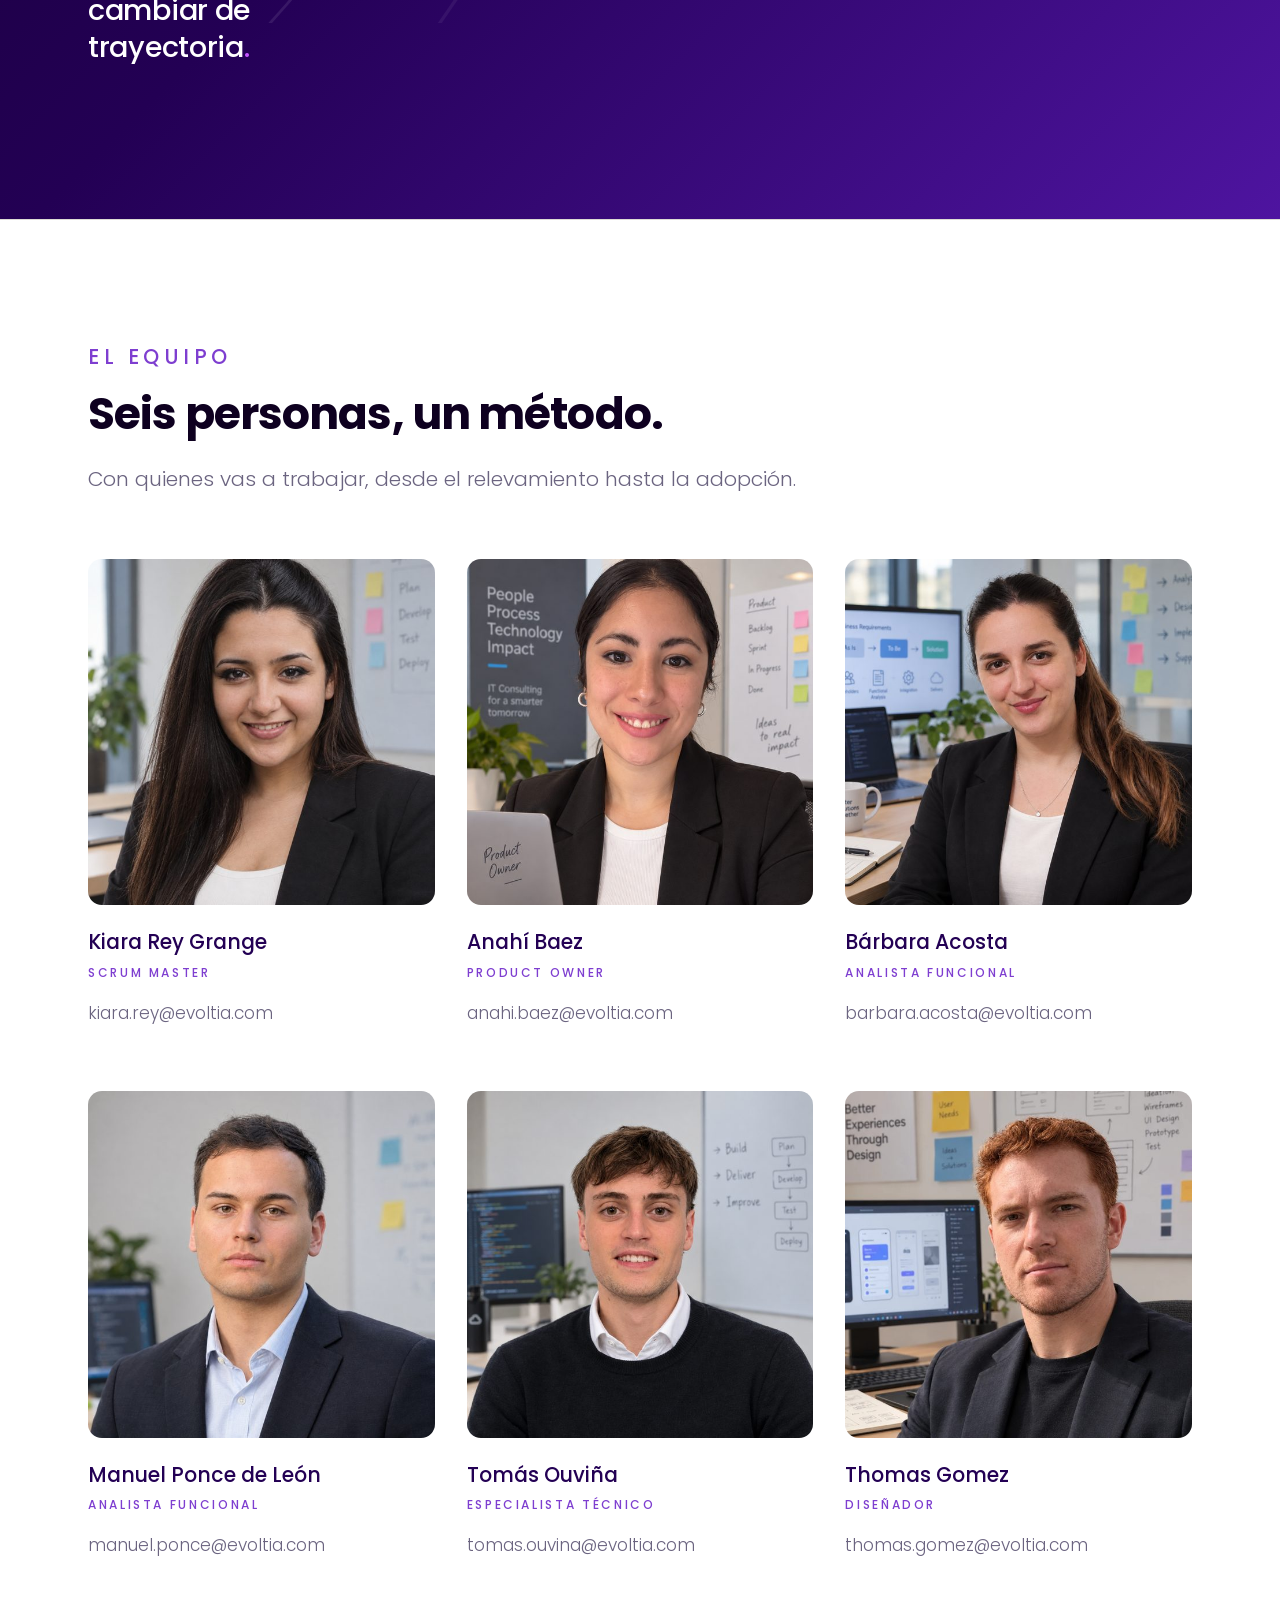
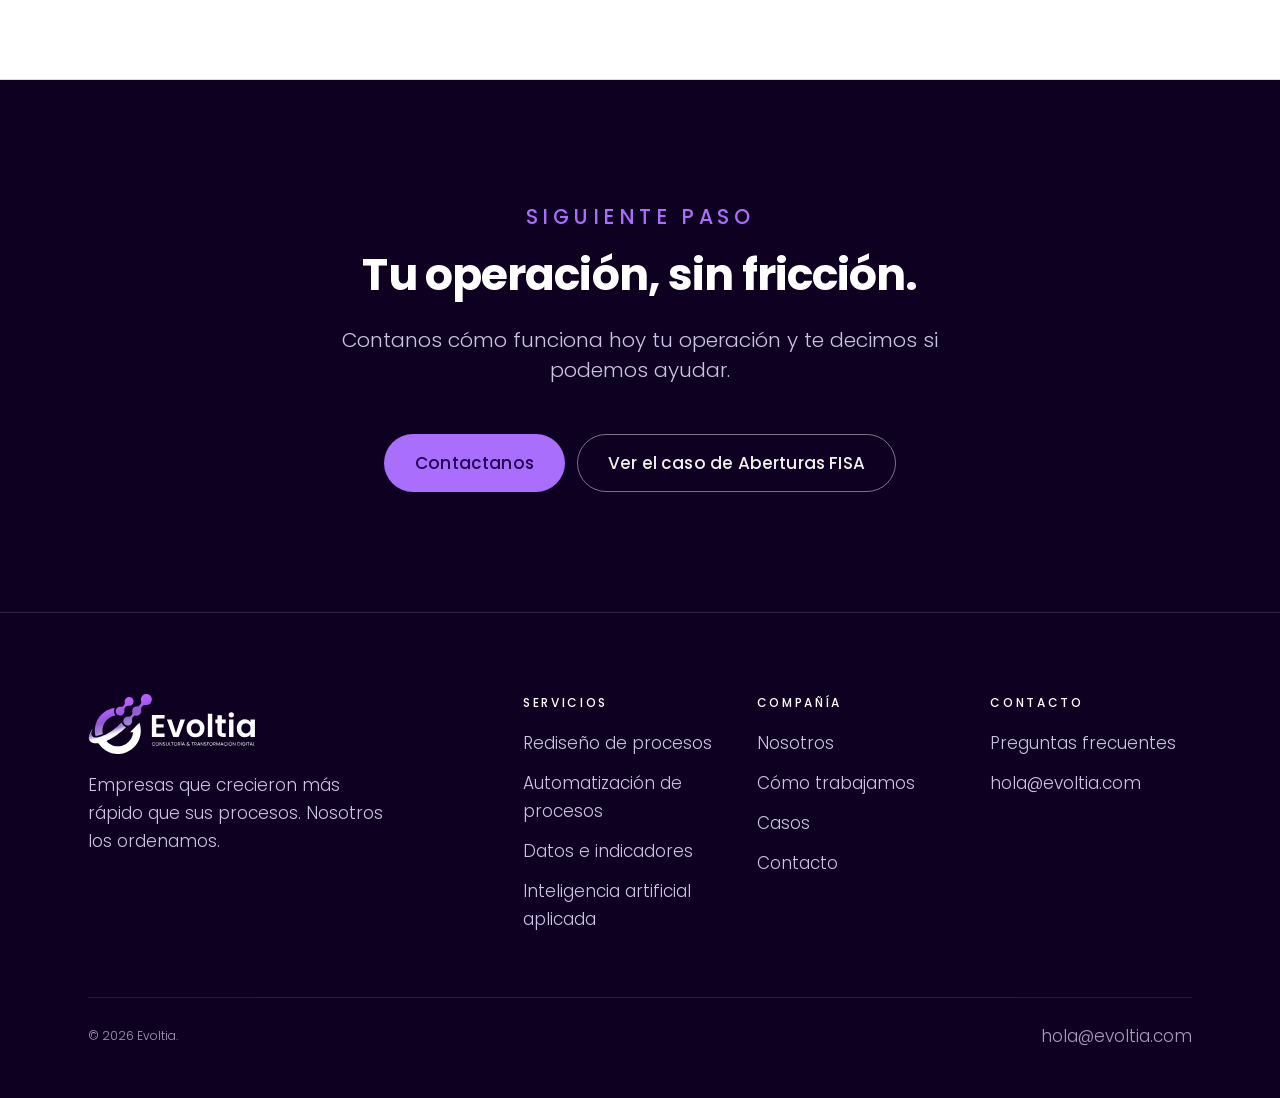
==== commit 15786ebd: "fix(nosotros): cambiar el rol "Desarrollador" por "Especialista tecnico" La home ahora aclara en el " ====
--- a/site/nosotros/index.html
+++ b/site/nosotros/index.html
@@ -253,7 +253,7 @@
           <img class="miembro__foto" src="../assets/img/equipo/tomas-ouvina.jpg"
                width="600" height="600" alt="Tomás Ouviña" loading="lazy">
           <h3 class="miembro__nombre">Tomás Ouviña</h3>
-          <p class="miembro__puesto">Desarrollador</p>
+          <p class="miembro__puesto">Especialista técnico</p>
           <a class="miembro__mail" href="mailto:tomas.ouvina@evoltia.com">tomas.ouvina@evoltia.com</a>
         </li>
 
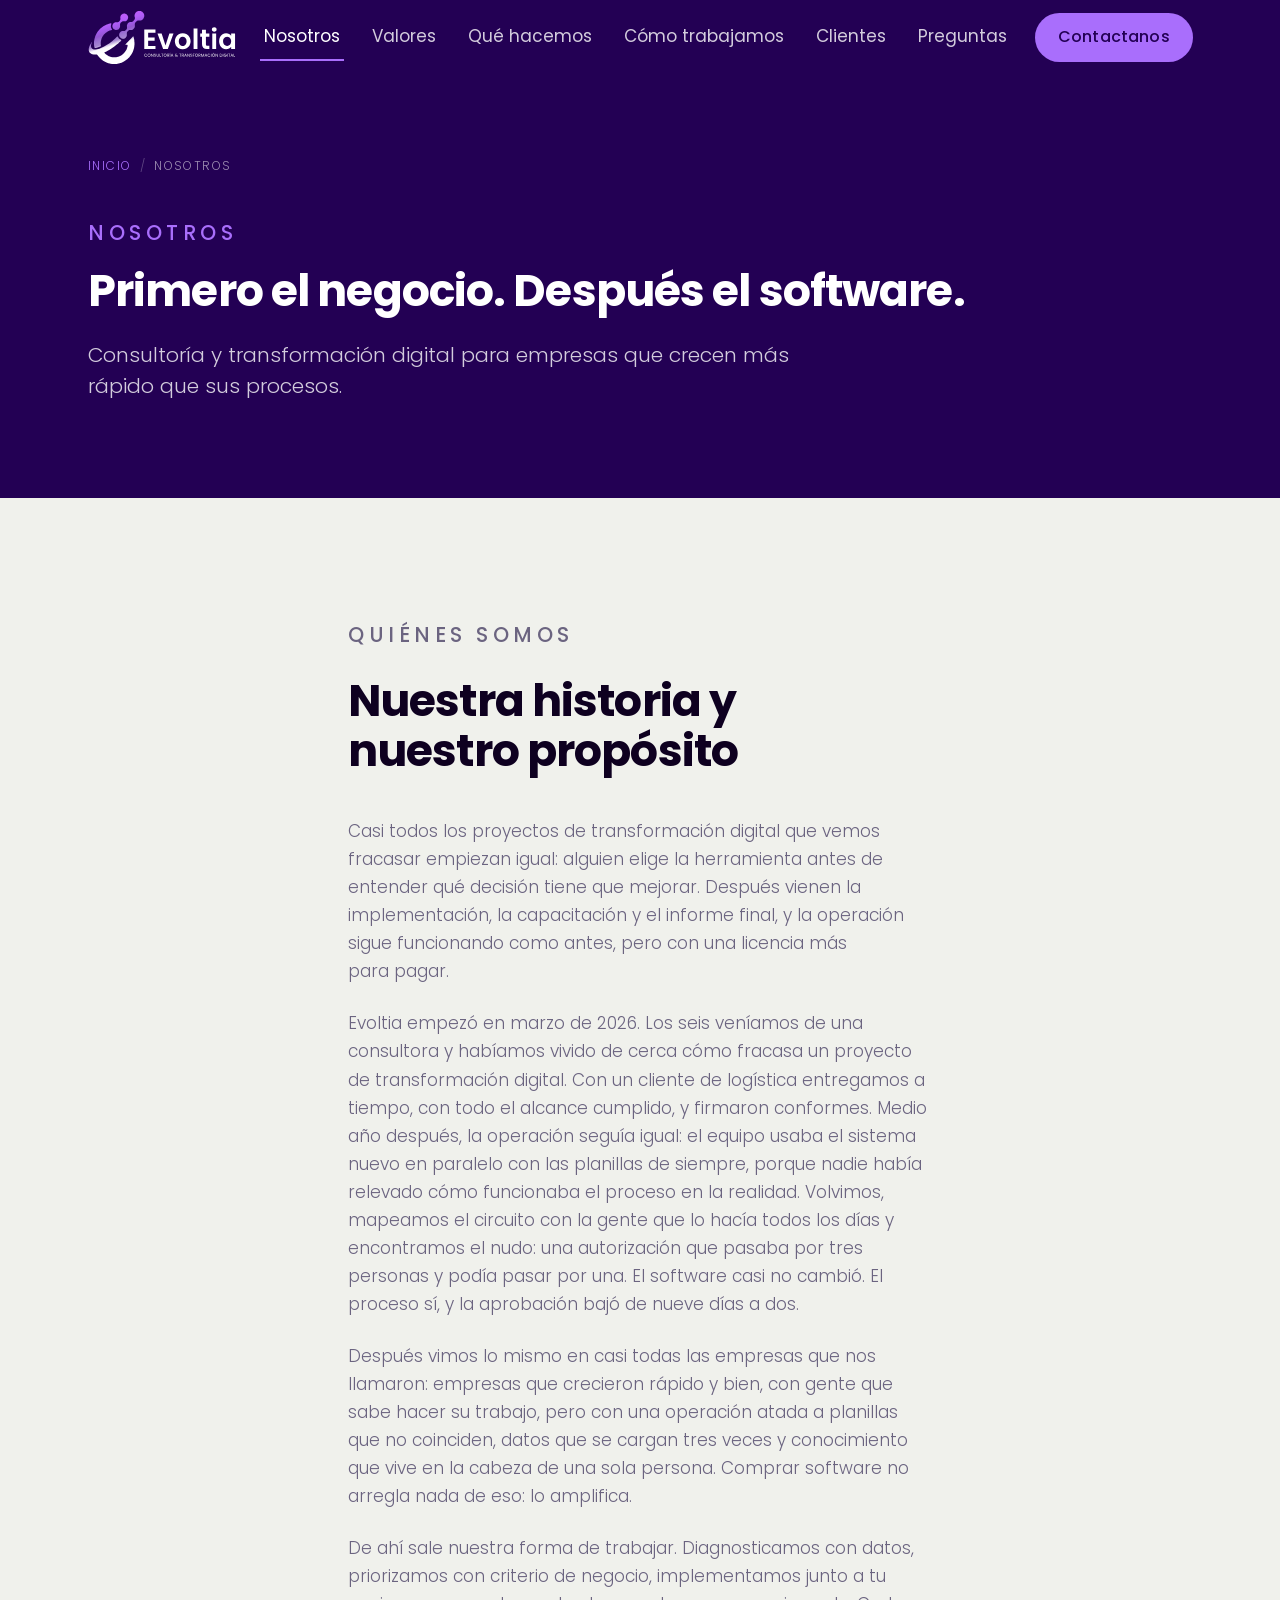
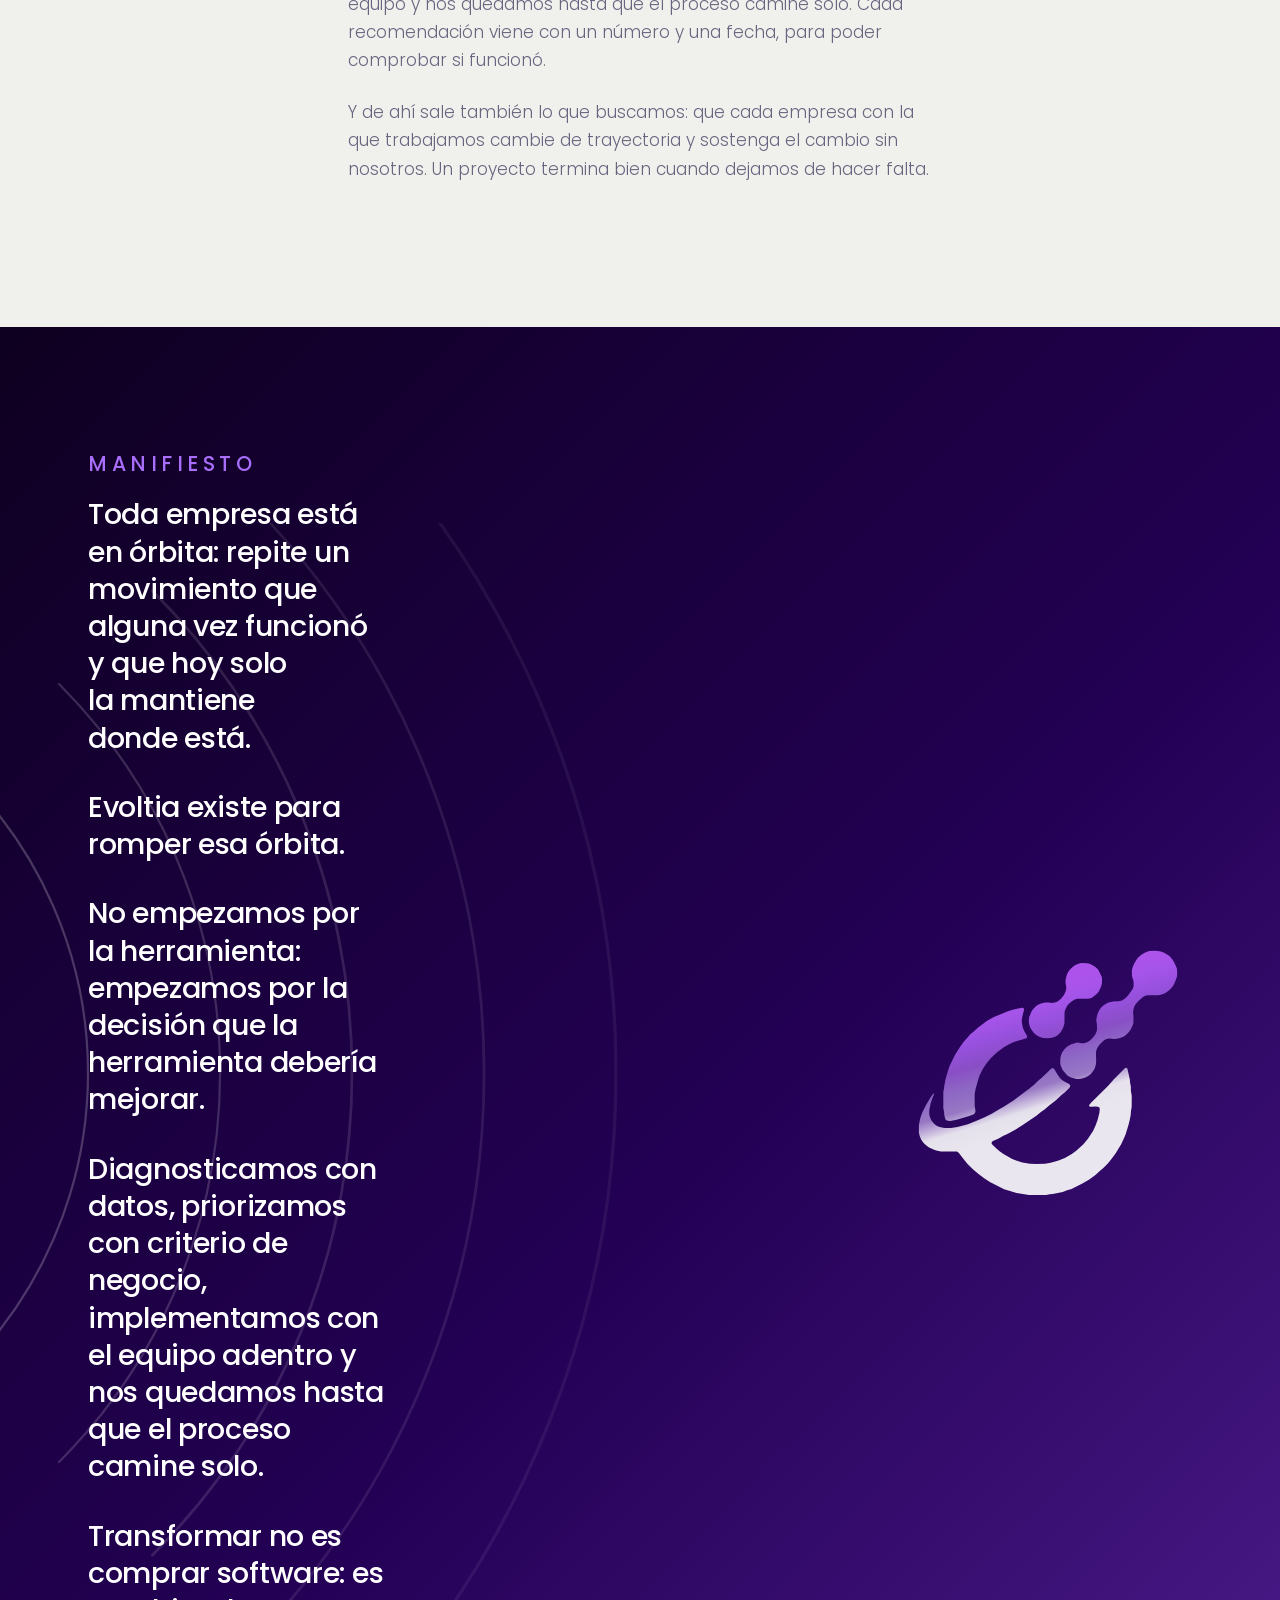
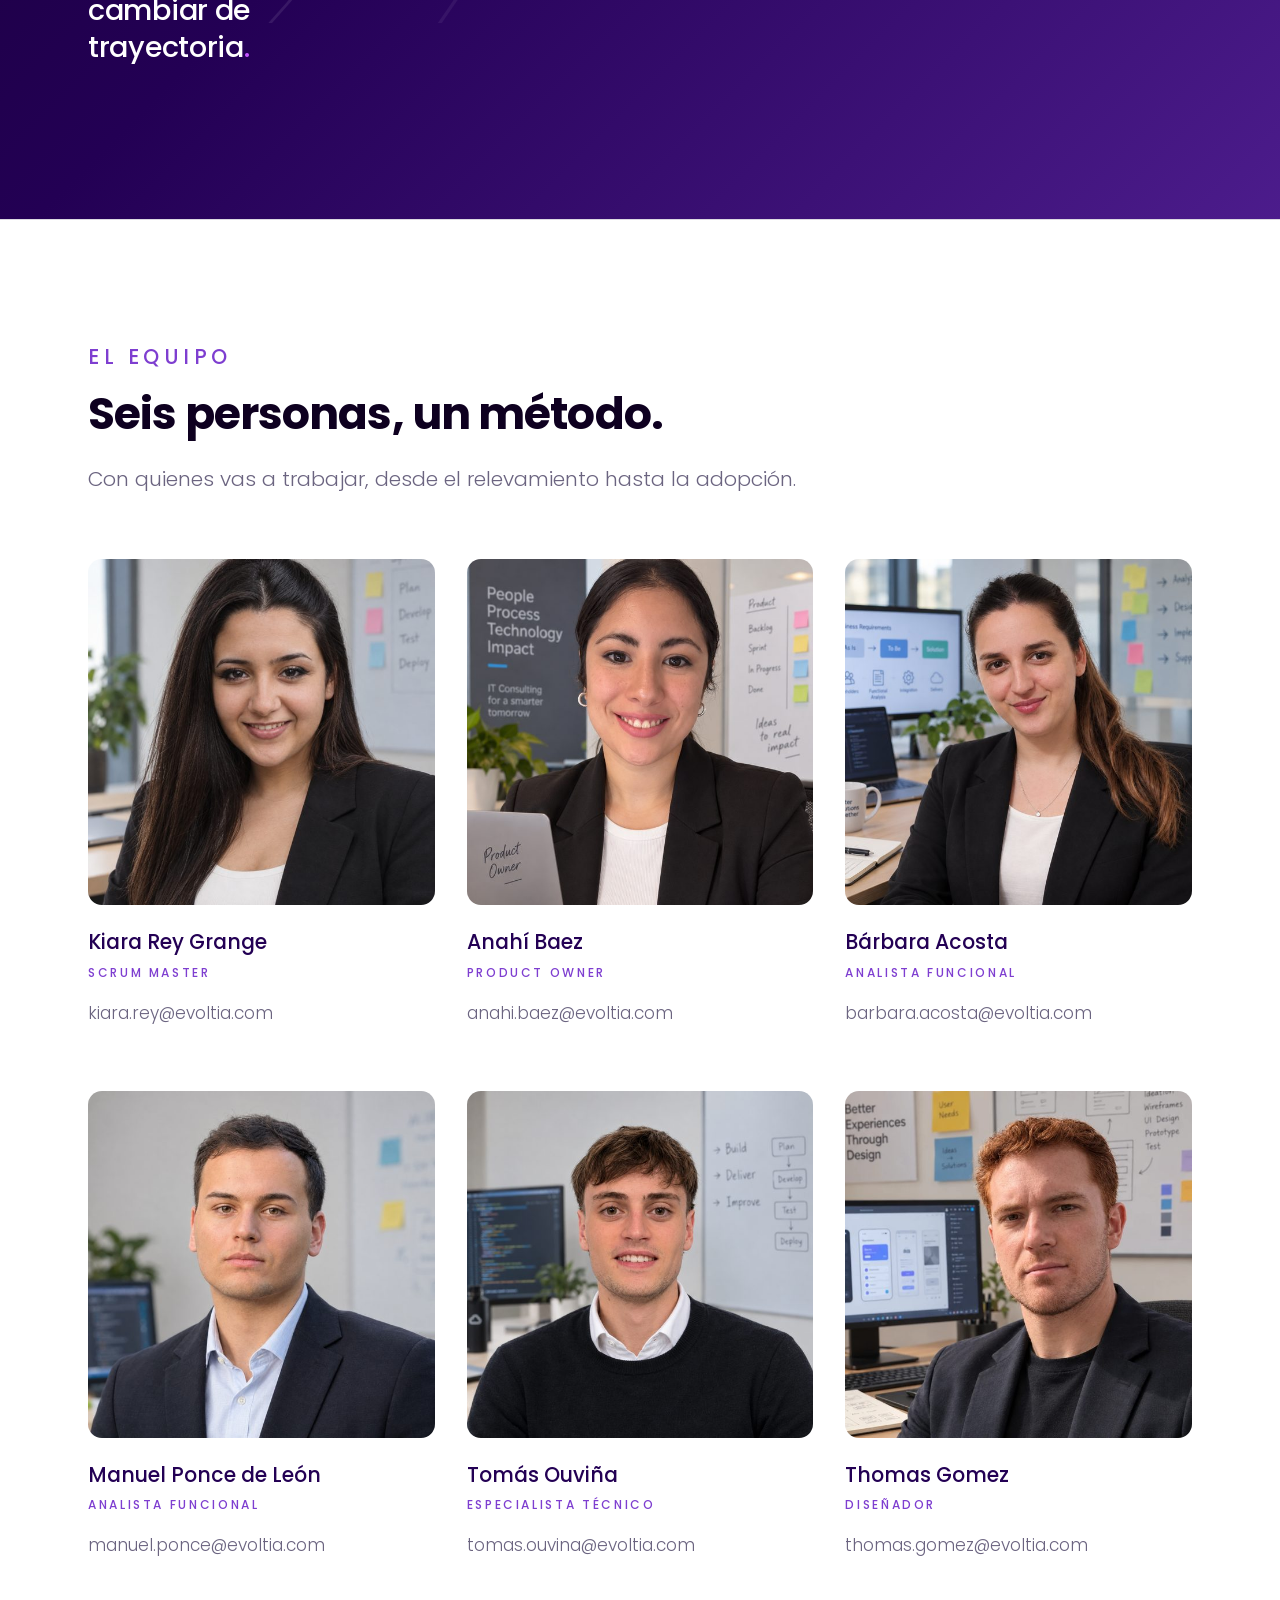
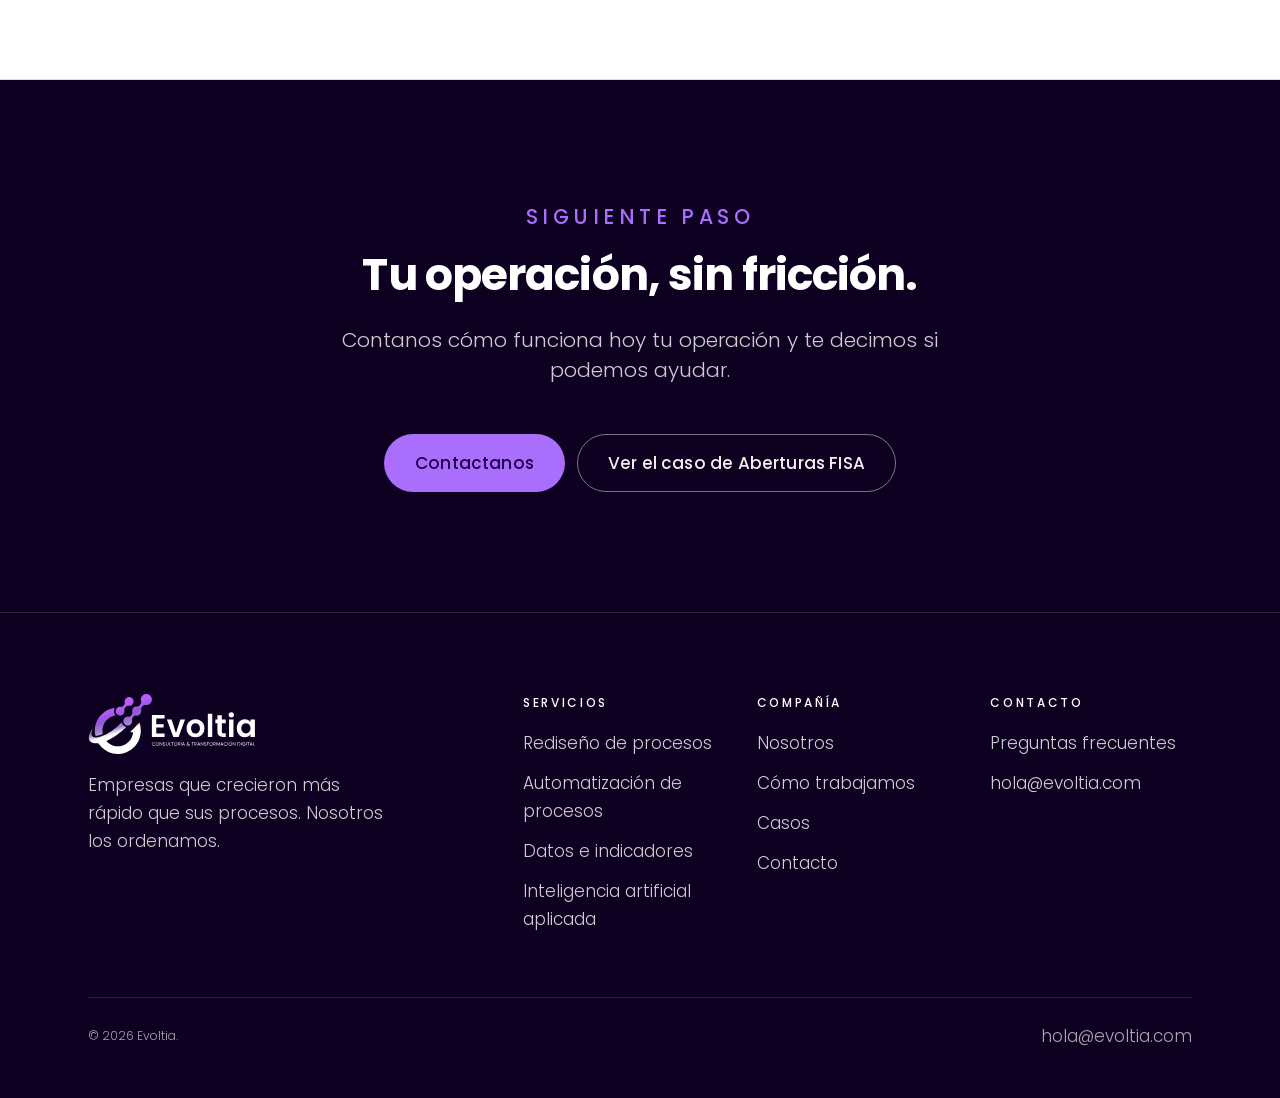
==== commit 81589ec6: "feat(nav): reordenar la barra de navegación Nosotros · Valores · Qué hacemos · Cómo trabajamos · Cli" ====
--- a/site/nosotros/index.html
+++ b/site/nosotros/index.html
@@ -50,10 +50,11 @@
 
     <nav class="nav__menu" aria-label="Principal">
       <ul class="nav__lista">
-        <li><a class="nav__link" href="../#servicios">Servicios</a></li>
+        <li><a class="nav__link" href="./" aria-current="page">Nosotros</a></li>
+        <li><a class="nav__link" href="../#mvv">Valores</a></li>
+        <li><a class="nav__link" href="../#servicios">Qué hacemos</a></li>
         <li><a class="nav__link" href="../#metodo">Cómo trabajamos</a></li>
-        <li><a class="nav__link" href="../#casos">Casos</a></li>
-        <li><a class="nav__link" href="#equipo" aria-current="page">Equipo</a></li>
+        <li><a class="nav__link" href="../casos/aberturas-fisa/">Clientes</a></li>
         <li><a class="nav__link" href="../#faq">Preguntas</a></li>
       </ul>
     </nav>
@@ -77,10 +78,11 @@
   </div>
   <nav aria-label="Principal, móvil">
     <ul class="menu-movil__lista">
-      <li><a href="../#servicios">Servicios</a></li>
+      <li><a href="./" aria-current="page">Nosotros</a></li>
+      <li><a href="../#mvv">Valores</a></li>
+      <li><a href="../#servicios">Qué hacemos</a></li>
       <li><a href="../#metodo">Cómo trabajamos</a></li>
-      <li><a href="../#casos">Casos</a></li>
-      <li><a href="#equipo">Equipo</a></li>
+      <li><a href="../casos/aberturas-fisa/">Clientes</a></li>
       <li><a href="../#faq">Preguntas</a></li>
     </ul>
   </nav>
--- a/site/assets/styles.css
+++ b/site/assets/styles.css
@@ -16,19 +16,26 @@
   --blanco: #ffffff;   /* Blanco · tarjetas sobre Papel */
   --gris:   #6b6480;   /* Gris Nodo · texto secundario y epígrafes */
 
-  /* Lavanda: el manual la nombra en las reglas rápidas (§03) pero no la tabula.
-     Valor muestreado de la bajada del hero oficial (web-hero-1920x720.png). */
-  --lavanda: #cec4e8;
-
-  /* Derivados mínimos, no de marca */
-  --borde-claro: #dcdcd4;
-  --borde-oscuro: rgba(255, 255, 255, 0.14);
-  --borde-oscuro-fuerte: rgba(255, 255, 255, 0.45);
-  --superficie-oscura: #2e0a6b;
+  /* Todo color del sitio sale de los ocho de arriba. Lo que el manual no
+     tabula —texto secundario sobre oscuro, bordes, superficies, estados del
+     formulario, pasos intermedios— se obtiene con transparencia sobre uno de
+     ellos o mezclando dos, nunca con un valor nuevo. El manual nombra
+     «Lavanda» para el cuerpo sobre oscuro (§03) pero no le da HEX: se usa el
+     Blanco, que la misma regla admite, atenuado. */
+  --blanco-suave: rgba(255, 255, 255, 0.8);            /* Blanco al 80 % */
+  --orbita-suave: rgba(126, 62, 208, 0.22);            /* Órbita al 22 % */
+  --borde-claro: rgba(107, 100, 128, 0.24);            /* Gris Nodo al 24 % */
+  --borde-oscuro: rgba(255, 255, 255, 0.14);           /* Blanco al 14 % */
+  --borde-oscuro-fuerte: rgba(255, 255, 255, 0.45);    /* Blanco al 45 % */
+  --superficie-oscura: color-mix(in srgb, var(--orbita) 16%, var(--nucleo));
+  /* Única excepción a la paleta, aprobada por el cliente: el rojo de error.
+     El manual no define colores de estado; el éxito va en Órbita. */
   --error: #b3261e;
-  --ok: #1f7a54;
-
-  --degrade: linear-gradient(135deg, #0e0020 0%, #230054 55%, #4e14a0 100%);
+  --ok: var(--orbita);
+
+  /* Tinta → Núcleo → Órbita. El último tope cae fuera del cuadro, así que en
+     la esquina el degradé llega a medio camino entre Núcleo y Órbita. */
+  --degrade: linear-gradient(135deg, var(--tinta) 0%, var(--nucleo) 55%, var(--orbita) 155%);
 
   /* Tipografía — manual §04. Poppins; alternativas Montserrat, luego Century Gothic.
      Nunca Arial, Calibri ni Times. */
@@ -135,7 +142,7 @@
 .subtitulo { font-size: var(--fs-h3); font-weight: 500; line-height: 1.3; }
 
 .bajada { font-size: var(--fs-sub); line-height: 1.5; color: var(--gris); max-width: 56ch; }
-.oscuro .bajada, .tinta .bajada { color: var(--lavanda); }
+.oscuro .bajada, .tinta .bajada { color: var(--blanco-suave); }
 
 .sr-only {
   position: absolute; width: 1px; height: 1px; padding: 0; margin: -1px;
@@ -175,7 +182,7 @@
 }
 .cadena i { display: block; border-radius: 50%; background: var(--senal); }
 .cadena i:nth-of-type(1) { width: 7px;  height: 7px; }
-.cadena i:nth-of-type(2) { width: 10px; height: 10px; background: #b662fd; }
+.cadena i:nth-of-type(2) { width: 10px; height: 10px; background: color-mix(in srgb, var(--senal), var(--pulso)); }
 .cadena i:nth-of-type(3) { width: 13px; height: 13px; background: var(--pulso); }
 .cadena b { display: block; width: 10px; height: 4px; background: var(--senal); border-radius: 2px; }
 
@@ -193,7 +200,7 @@
 
 /* Sobre oscuro: Señal de fondo, Núcleo de texto — como el hero oficial. 5,27:1 */
 .btn--primario { background: var(--senal); color: var(--nucleo); }
-.btn--primario:hover { background: #bb8bfd; }
+.btn--primario:hover { background: color-mix(in srgb, var(--senal) 80%, var(--blanco)); }
 
 /* Sobre claro: Núcleo de fondo, Blanco de texto. 17,5:1 */
 .btn--primario-claro { background: var(--nucleo); color: var(--blanco); }
@@ -228,7 +235,7 @@
 }
 .nav--solida {
   background: rgba(35, 0, 84, 0.94);
-  backdrop-filter: blur(12px);
+  -webkit-backdrop-filter: blur(12px); backdrop-filter: blur(12px);
   border-bottom-color: var(--borde-oscuro);
 }
 .nav__inner { display: flex; align-items: center; justify-content: space-between; gap: var(--sp-5); width: 100%; }
@@ -239,10 +246,10 @@
 .nav__lista { display: flex; align-items: center; gap: var(--sp-5); }
 .nav__link {
   display: inline-block; padding: var(--sp-2) var(--sp-1);
-  /* Con cinco ítems, dejar que "Cómo trabajamos" se parta en dos líneas
+  /* Con seis ítems, dejar que "Cómo trabajamos" se parta en dos líneas
      desalinea toda la barra. */
   white-space: nowrap;
-  color: var(--lavanda); text-decoration: none; font-size: var(--fs-cuerpo); font-weight: 400;
+  color: var(--blanco-suave); text-decoration: none; font-size: var(--fs-cuerpo); font-weight: 400;
   border-bottom: 2px solid transparent;
   transition: color 150ms var(--ease), border-color 150ms var(--ease);
 }
@@ -262,7 +269,7 @@
   border-radius: var(--r-sm); color: var(--papel); cursor: pointer;
 }
 
-@media (min-width: 1100px) {
+@media (min-width: 1200px) {
   .nav__menu { display: flex; align-items: center; }
   .nav__cta { display: inline-flex; }
   .nav__toggle { display: none; }
@@ -341,11 +348,11 @@
 /* El claim va siempre con punto final, y el punto siempre en Magenta Pulso (§07) */
 .punto { color: var(--pulso); }
 
-.hero__bajada { font-size: var(--fs-sub); line-height: 1.5; color: var(--lavanda); max-width: 46ch; }
+.hero__bajada { font-size: var(--fs-sub); line-height: 1.5; color: var(--blanco-suave); max-width: 46ch; }
 .hero__acciones { display: flex; flex-wrap: wrap; gap: var(--sp-3); margin-top: var(--sp-8); }
 .hero__acciones .btn { flex: 1 1 100%; }
 @media (min-width: 480px) { .hero__acciones .btn { flex: 0 0 auto; } }
-.hero__micro { margin-top: var(--sp-5); font-size: var(--fs-cuerpo); color: var(--lavanda); opacity: 0.8; }
+.hero__micro { margin-top: var(--sp-5); font-size: var(--fs-cuerpo); color: var(--blanco-suave); opacity: 0.8; }
 
 /* ---------- Caso de éxito destacado ---------- */
 .caso-destacado { border-bottom: 1px solid var(--borde-claro); }
@@ -462,7 +469,7 @@
 
 .tarjeta--oscura { background: var(--superficie-oscura); border-color: var(--borde-oscuro); }
 .tarjeta--oscura h3 { color: var(--blanco); }
-.tarjeta--oscura p { color: var(--lavanda); }
+.tarjeta--oscura p { color: var(--blanco-suave); }
 
 /* Marca de la tarjeta: nodo de la cadena, no un ícono de stock (§05) */
 .tarjeta__nodo {
@@ -513,7 +520,7 @@
   border-radius: 50%;
 }
 .paso:nth-child(1)::after { width: var(--nodo-1); height: var(--nodo-1); background: var(--orbita); }
-.paso:nth-child(2)::after { width: var(--nodo-2); height: var(--nodo-2); background: #9455e2; inset-inline-start: -2px; }
+.paso:nth-child(2)::after { width: var(--nodo-2); height: var(--nodo-2); background: color-mix(in srgb, var(--orbita), var(--senal)); inset-inline-start: -2px; }
 .paso:nth-child(3)::after { width: var(--nodo-3); height: var(--nodo-3); background: var(--senal); inset-inline-start: -5px; }
 .paso:nth-child(4)::after { width: var(--nodo-4); height: var(--nodo-4); background: var(--pulso); inset-inline-start: -8px; }
 
@@ -531,10 +538,10 @@
 
 .paso .paso__num { font-size: var(--fs-etiqueta); font-weight: 700; color: var(--senal); letter-spacing: 0.22em; }
 .paso h3 { font-size: var(--fs-h3); font-weight: 700; color: var(--blanco); margin-block: var(--sp-2); letter-spacing: -0.02em; }
-.paso p { color: var(--lavanda); font-size: var(--fs-cuerpo); }
+.paso p { color: var(--blanco-suave); font-size: var(--fs-cuerpo); }
 .paso__entregable {
   display: inline-block; margin-top: var(--sp-4);
-  font-size: var(--fs-etiqueta); color: var(--lavanda); opacity: 0.8;
+  font-size: var(--fs-etiqueta); color: var(--blanco-suave); opacity: 0.8;
   padding-top: var(--sp-3); border-top: 1px solid var(--borde-oscuro);
 }
 
@@ -559,7 +566,7 @@
 
 .migas { margin-bottom: var(--sp-7); }
 .migas ol { display: flex; flex-wrap: wrap; align-items: center; gap: var(--sp-2); }
-.migas li { font-size: var(--fs-etiqueta); letter-spacing: 0.12em; text-transform: uppercase; color: var(--lavanda); }
+.migas li { font-size: var(--fs-etiqueta); letter-spacing: 0.12em; text-transform: uppercase; color: var(--blanco-suave); }
 .migas li + li::before { content: "/"; margin-right: var(--sp-2); opacity: 0.5; }
 .migas a { color: var(--senal); text-decoration: none; }
 .migas a:hover { text-decoration: underline; text-underline-offset: 3px; }
@@ -635,7 +642,7 @@
 .pestanas {
   position: sticky; top: var(--nav-h); z-index: 90;
   background: rgba(240, 241, 236, 0.94);
-  backdrop-filter: blur(12px);
+  -webkit-backdrop-filter: blur(12px); backdrop-filter: blur(12px);
   border-bottom: 1px solid var(--borde-claro);
 }
 
@@ -745,7 +752,7 @@
 .datos__rotulo em { font-style: normal; text-transform: none; letter-spacing: 0.04em; }
 
 .nota { margin-top: var(--sp-6); max-width: 68ch; color: var(--gris); }
-.nota--clara { color: var(--lavanda); }
+.nota--clara { color: var(--blanco-suave); }
 
 /* Callout sobre oscuro */
 .destacado {
@@ -759,7 +766,7 @@
   color: var(--senal); margin-bottom: var(--sp-3);
 }
 .destacado__valor { font-size: var(--fs-h3); font-weight: 700; line-height: 1.15; letter-spacing: -0.02em; color: var(--blanco); margin-bottom: var(--sp-3); }
-.destacado p:last-child { color: var(--lavanda); }
+.destacado p:last-child { color: var(--blanco-suave); }
 
 /* ---------- Objetivos por horizonte ---------- */
 .horizontes { display: grid; gap: var(--sp-6); margin-top: var(--sp-8); }
@@ -774,6 +781,13 @@
   border-bottom: 2px solid var(--nucleo);
 }
 .horizonte__cabecera h3 { font-size: var(--fs-sub); font-weight: 500; color: var(--nucleo); }
+/* Hacia dónde crecer: qué se logra, para quién y por qué canal, en cada fase. */
+.crecer { display: grid; gap: var(--sp-4); margin-top: var(--sp-4); }
+.crecer dt {
+  font-size: var(--fs-etiqueta); font-weight: 500; letter-spacing: 0.12em; text-transform: uppercase;
+  color: var(--nucleo);
+}
+.crecer dd { margin: var(--sp-1) 0 0; color: var(--gris); line-height: 1.65; }
 .horizonte__plazo {
   font-size: var(--fs-etiqueta); font-weight: 500; letter-spacing: 0.22em; text-transform: uppercase;
   color: var(--orbita);
@@ -819,7 +833,7 @@
 .cadena-valor li::after {
   content: ""; position: absolute; top: calc(var(--nodo-2) / 2 - 1.5px);
   left: calc(var(--nodo-2) + 4px); right: 0; height: 3px; border-radius: 2px;
-  background: var(--lavanda);
+  background: var(--orbita-suave);
 }
 /* El conector muere al final de cada fila, no sólo en el último eslabón. */
 .cadena-valor li:last-child::after { display: none; }
@@ -909,7 +923,7 @@
   color: var(--senal);
   border-bottom: 1px solid var(--borde-oscuro-fuerte);
 }
-.gantt__cabecera span { text-align: center; font-size: var(--fs-etiqueta); letter-spacing: 0.12em; text-transform: uppercase; color: var(--lavanda); padding-block: var(--sp-2); }
+.gantt__cabecera span { text-align: center; font-size: var(--fs-etiqueta); letter-spacing: 0.12em; text-transform: uppercase; color: var(--blanco-suave); padding-block: var(--sp-2); }
 .gantt__cabecera .gantt__rotulo { text-align: start; }
 .gantt__rotulo { grid-column: 1; padding-right: var(--sp-4); font-size: var(--fs-cuerpo); line-height: 1.3; color: var(--papel); }
 .gantt__fila { min-height: 40px; position: relative; }
@@ -934,7 +948,7 @@
   justify-self: end; translate: 50% 0;
   display: flex; flex-direction: column; align-items: center; gap: var(--sp-2);
   width: 120px; text-align: center;
-  font-size: var(--fs-etiqueta); letter-spacing: 0.06em; line-height: 1.3; color: var(--lavanda);
+  font-size: var(--fs-etiqueta); letter-spacing: 0.06em; line-height: 1.3; color: var(--blanco-suave);
 }
 .gantt__hito i { display: block; width: var(--nodo-2); height: var(--nodo-2); border-radius: 50%; background: var(--pulso); }
 /* El último hito cae sobre el borde derecho: su rótulo se alinea hacia adentro
@@ -1016,13 +1030,13 @@
   /* El eje: el mismo trazo de la cadena, detrás de los tres nodos. */
   .espectro::before {
     content: ""; position: absolute; top: calc(var(--sp-7) + var(--nodo-2) / 2 - 1.5px); left: 0; right: 0;
-    height: 3px; border-radius: 2px; background: var(--lavanda);
+    height: 3px; border-radius: 2px; background: var(--orbita-suave);
   }
 }
 .espectro__punto { position: relative; padding-top: var(--sp-6); }
 .espectro__punto::before {
   content: ""; position: absolute; top: 0; left: 0;
-  width: var(--nodo-2); height: var(--nodo-2); border-radius: 50%; background: var(--lavanda);
+  width: var(--nodo-2); height: var(--nodo-2); border-radius: 50%; background: var(--orbita-suave);
 }
 .espectro__punto--propio::before { width: var(--nodo-4); height: var(--nodo-4); top: -5px; left: -5px; background: var(--orbita); }
 .espectro__punto h3 { font-size: var(--fs-sub); font-weight: 500; color: var(--nucleo); }
@@ -1067,7 +1081,7 @@
 .madurez__escala li {
   position: relative; display: flex; flex-direction: column; gap: var(--sp-1);
   padding: var(--sp-4) var(--sp-3) var(--sp-9);
-  background: var(--superficie-oscura); color: var(--lavanda);
+  background: var(--superficie-oscura); color: var(--blanco-suave);
   font-size: var(--fs-etiqueta); letter-spacing: 0.06em; line-height: 1.3;
 }
 .madurez__escala li:first-child { border-radius: var(--r-md) 0 0 var(--r-md); }
@@ -1212,14 +1226,14 @@
 @media (min-width: 1100px) { .prioridades { grid-template-columns: repeat(5, minmax(0, 1fr)); gap: var(--sp-3); } }
 .prioridades__etapa {
   position: relative; padding: var(--sp-5); border-radius: var(--r-md);
-  background: var(--nucleo); color: var(--lavanda);
-}
-.prioridades__etapa:nth-child(2) { background: #3a0f7a; }
-.prioridades__etapa:nth-child(3) { background: #521f9e; }
+  background: var(--nucleo); color: var(--blanco-suave);
+}
+.prioridades__etapa:nth-child(2) { background: color-mix(in srgb, var(--orbita) 25%, var(--nucleo)); }
+.prioridades__etapa:nth-child(3) { background: color-mix(in srgb, var(--orbita) 55%, var(--nucleo)); }
 .prioridades__etapa:nth-child(4) { background: var(--orbita); color: var(--blanco); }
 .prioridades__etapa--fase2 { background: transparent; border: 1.5px dashed var(--orbita); color: var(--gris); }
 .prioridades__rotulo { font-size: var(--fs-etiqueta); font-weight: 500; letter-spacing: 0.22em; text-transform: uppercase; color: var(--senal); }
-.prioridades__etapa:nth-child(4) .prioridades__rotulo { color: var(--lavanda); }
+.prioridades__etapa:nth-child(4) .prioridades__rotulo { color: var(--blanco-suave); }
 .prioridades__etapa--fase2 .prioridades__rotulo { color: var(--orbita); }
 .prioridades__etapa h4 { margin-block: var(--sp-2) var(--sp-3); font-size: var(--fs-sub); font-weight: 500; line-height: 1.25; color: var(--blanco); }
 .prioridades__etapa--fase2 h4 { color: var(--nucleo); }
@@ -1267,12 +1281,18 @@
 .cuadrante__nombres { font-size: var(--fs-sub); font-weight: 500; line-height: 1.3; color: var(--nucleo); }
 .cuadrante--fuerte .cuadrante__nombres { color: var(--blanco); }
 .cuadrante p:not([class]) { color: var(--gris); }
-.cuadrante--fuerte p:not([class]) { color: var(--lavanda); }
+.cuadrante--fuerte p:not([class]) { color: var(--blanco-suave); }
 .cuadrante__nada { color: var(--gris); }
+/* Participante de menor peso dentro de un cuadrante. */
+.cuadrante__secundario {
+  margin-top: auto; padding-top: var(--sp-3); border-top: 1px solid var(--borde-claro);
+  font-size: 0.875rem; color: var(--gris); line-height: 1.45;
+}
+.cuadrante__secundario b { font-weight: 500; color: var(--nucleo); }
 .cuadrante ul { display: grid; gap: var(--sp-3); }
 .cuadrante li { color: var(--gris); line-height: 1.45; }
 .cuadrante li b { font-weight: 500; color: var(--nucleo); }
-.cuadrante--fuerte li { color: var(--lavanda); }
+.cuadrante--fuerte li { color: var(--blanco-suave); }
 .cuadrante--fuerte li b { color: var(--blanco); }
 /* En pantallas angostas se lee como lista: cada cuadrante ya nombra el suyo. */
 @media (max-width: 767px) {
@@ -1303,7 +1323,7 @@
   background: var(--orbita); color: var(--blanco);
 }
 .tiempos__tramo b { font-size: var(--fs-etiqueta); font-weight: 500; letter-spacing: 0.12em; text-transform: uppercase; }
-.tiempos__tramo span { font-size: var(--fs-etiqueta); letter-spacing: 0.04em; line-height: 1.35; color: var(--lavanda); }
+.tiempos__tramo span { font-size: var(--fs-etiqueta); letter-spacing: 0.04em; line-height: 1.35; color: var(--blanco-suave); }
 .tiempos__tramo--proyecto { background: var(--nucleo); }
 .tiempos__tramo--fase2 { background: transparent; border: 1.5px dashed var(--orbita); color: var(--nucleo); }
 .tiempos__tramo--fase2 span { color: var(--gris); }
@@ -1337,7 +1357,7 @@
   background: var(--superficie-oscura); border: 1px solid var(--borde-oscuro);
 }
 .modulos__grilla b { font-weight: 500; color: var(--blanco); }
-.modulos__grilla span { color: var(--lavanda); line-height: 1.4; }
+.modulos__grilla span { color: var(--blanco-suave); line-height: 1.4; }
 .modulos__lateral { display: grid; gap: var(--sp-3); }
 .modulos__caja, .modulos__base {
   display: flex; flex-direction: column; gap: var(--sp-1);
@@ -1394,7 +1414,7 @@
 .combinacion__pieza {
   display: flex; flex-direction: column; gap: var(--sp-1);
   padding: var(--sp-6); border-radius: var(--r-md);
-  background: var(--nucleo); color: var(--lavanda);
+  background: var(--nucleo); color: var(--blanco-suave);
 }
 .combinacion__pieza .modulos__rotulo { color: var(--senal); }
 .combinacion__pieza b { font-size: var(--fs-h3); font-weight: 700; letter-spacing: -0.02em; color: var(--blanco); }
@@ -1430,7 +1450,7 @@
   vertical-align: middle;
 }
 .chip--alta { color: var(--blanco); background: var(--nucleo); border-color: var(--nucleo); }
-.chip--media { color: var(--nucleo); background: var(--lavanda); border-color: var(--lavanda); }
+.chip--media { color: var(--nucleo); background: var(--orbita-suave); border-color: var(--orbita-suave); }
 .chip--ok { color: var(--nucleo); background: rgba(169, 110, 252, 0.28); border-color: transparent; }
 
 /* ---------- Mapa de procesos (arquitectura actual) ---------- */
@@ -1503,7 +1523,7 @@
 /* Leyenda de lo nuevo en el mapa de procesos destino. */
 .capas__leyenda {
   display: inline-flex; align-items: center; gap: var(--sp-2); margin-top: var(--sp-5);
-  font-size: var(--fs-etiqueta); letter-spacing: 0.12em; text-transform: uppercase; color: var(--lavanda);
+  font-size: var(--fs-etiqueta); letter-spacing: 0.12em; text-transform: uppercase; color: var(--blanco-suave);
 }
 .capas__leyenda i { flex: none; width: 12px; height: 12px; border-radius: 50%; background: var(--senal); }
 
@@ -1549,7 +1569,7 @@
 .escenario--elegido { background: var(--nucleo); border-color: var(--nucleo); }
 .escenario--elegido .escenario__rotulo { color: var(--pulso); }
 .escenario--elegido h3 { color: var(--blanco); }
-.escenario--elegido > p:not(.escenario__rotulo), .escenario--elegido dd { color: var(--lavanda); }
+.escenario--elegido > p:not(.escenario__rotulo), .escenario--elegido dd { color: var(--blanco-suave); }
 .escenario--elegido dt { color: var(--senal); }
 .escenario--elegido dl { border-top-color: var(--borde-oscuro-fuerte); }
 
@@ -1594,7 +1614,7 @@
 /* Sobre fondo oscuro las bandas y tablas usan la superficie oscura: el Blanco
    queda reservado para tarjetas sobre Papel (§03). */
 .oscuro .mapa__banda { background: var(--superficie-oscura); border-color: var(--borde-oscuro); }
-.oscuro .mapa__banda .mapa__items li { background: transparent; border-color: var(--borde-oscuro-fuerte); color: var(--lavanda); }
+.oscuro .mapa__banda .mapa__items li { background: transparent; border-color: var(--borde-oscuro-fuerte); color: var(--blanco-suave); }
 .mapa__item--nuevo { background: var(--senal) !important; border-color: var(--senal) !important; color: var(--nucleo) !important; font-weight: 500; }
 
 
@@ -1648,7 +1668,7 @@
 .linea-hitos li {
   position: relative; display: grid; gap: 2px;
   padding: 0 0 var(--sp-5) 34px;
-  color: var(--lavanda);
+  color: var(--blanco-suave);
 }
 .linea-hitos li::before {
   content: ""; position: absolute; left: 0; top: 4px;
@@ -1668,8 +1688,16 @@
   font-size: var(--fs-etiqueta); font-weight: 500; letter-spacing: 0.22em; text-transform: uppercase;
   color: var(--senal);
 }
+/* Hitos pendientes: nodo hueco. Los cumplidos llevan una marca. */
+.linea-hitos li:not([data-cumplido])::before { background: transparent; box-shadow: inset 0 0 0 2px var(--senal); }
+.linea-hitos li:last-child:not([data-cumplido])::before { box-shadow: inset 0 0 0 2px var(--pulso); }
+.linea-hitos__estado {
+  justify-self: start;
+  font-size: var(--fs-etiqueta); font-weight: 500; letter-spacing: 0.12em; text-transform: uppercase;
+  color: var(--senal);
+}
 @media (min-width: 768px) {
-  .linea-hitos li { grid-template-columns: 110px 130px minmax(0, 1fr); align-items: baseline; gap: var(--sp-4); }
+  .linea-hitos li { grid-template-columns: 110px 130px minmax(0, 1fr) auto; align-items: baseline; gap: var(--sp-4); }
 }
 
 /* Gráfico araña de tres estados. */
@@ -1819,13 +1847,13 @@
   font: inherit; font-size: var(--fs-cuerpo); font-weight: 400; color: inherit;
   width: 100%; min-height: 48px; padding: 12px 14px;
   background: var(--papel);
-  border: 1.5px solid #a8a2b8; border-radius: var(--r-sm);
+  border: 1.5px solid rgba(107, 100, 128, 0.55); border-radius: var(--r-sm);
   transition: border-color 150ms var(--ease), background-color 150ms var(--ease);
 }
 .campo textarea { min-height: 120px; resize: vertical; }
 .campo input:hover, .campo textarea:hover, .campo select:hover { border-color: var(--gris); }
 .campo input:focus, .campo textarea:focus, .campo select:focus { background: var(--blanco); border-color: var(--orbita); }
-.campo [aria-invalid="true"] { border-color: var(--error); background: #fdf5f5; }
+.campo [aria-invalid="true"] { border-color: var(--error); background: rgba(179, 38, 30, 0.05); }
 .ayuda { font-size: var(--fs-cuerpo); color: var(--gris); }
 
 .campo__error {
@@ -1845,42 +1873,42 @@
   font-size: var(--fs-cuerpo); font-weight: 400;
 }
 .aviso.visible { display: flex; }
-.aviso--error { background: #fdf0ef; color: var(--error); border: 1px solid #f0cfcc; }
-.aviso--ok { background: #eef7f2; color: var(--ok); border: 1px solid #c7e3d6; }
+.aviso--error { background: rgba(179, 38, 30, 0.07); color: var(--error); border: 1px solid rgba(179, 38, 30, 0.3); }
+.aviso--ok { background: rgba(126, 62, 208, 0.08); color: var(--nucleo); border: 1px solid var(--ok); }
 
 .hp { position: absolute; left: -9999px; width: 1px; height: 1px; overflow: hidden; }
 
 /* Qué pasa después de escribir: una línea, no una lista. */
-.despues { margin-top: var(--sp-6); max-width: 46ch; font-size: var(--fs-cuerpo); color: var(--lavanda); }
+.despues { margin-top: var(--sp-6); max-width: 46ch; font-size: var(--fs-cuerpo); color: var(--blanco-suave); }
 
 /* ---------- Footer ---------- */
 .footer { padding-block: var(--sp-10) var(--sp-8); border-top: 1px solid var(--borde-oscuro); }
 .footer__top { display: grid; gap: var(--sp-8); }
 @media (min-width: 768px) { .footer__top { grid-template-columns: 2fr 1fr 1fr 1fr; gap: var(--sp-6); } }
 .footer__marca img { width: 168px; margin-bottom: var(--sp-4); }
-.footer__marca p { color: var(--lavanda); font-size: var(--fs-cuerpo); max-width: 34ch; }
+.footer__marca p { color: var(--blanco-suave); font-size: var(--fs-cuerpo); max-width: 34ch; }
 .footer h2 { font-size: var(--fs-etiqueta); font-weight: 500; color: var(--blanco); margin-bottom: var(--sp-4); letter-spacing: 0.22em; text-transform: uppercase; }
 .footer li + li { margin-top: var(--sp-3); }
-.footer a { color: var(--lavanda); text-decoration: none; font-size: var(--fs-cuerpo); }
+.footer a { color: var(--blanco-suave); text-decoration: none; font-size: var(--fs-cuerpo); }
 .footer a:hover { color: var(--blanco); text-decoration: underline; text-underline-offset: 3px; }
 .footer__bottom {
   margin-top: var(--sp-9); padding-top: var(--sp-5);
   border-top: 1px solid var(--borde-oscuro);
   display: flex; flex-wrap: wrap; gap: var(--sp-3) var(--sp-6);
   justify-content: space-between; align-items: center;
-  font-size: var(--fs-etiqueta); color: var(--lavanda); opacity: 0.8;
+  font-size: var(--fs-etiqueta); color: var(--blanco-suave); opacity: 0.8;
 }
 
 /* ---------- CTA flotante móvil ---------- */
 .cta-flotante {
   position: fixed; inset-inline: 0; inset-block-end: 0; z-index: 90;
   padding: var(--sp-3) var(--sp-5) calc(var(--sp-3) + env(safe-area-inset-bottom));
-  background: rgba(14, 0, 32, 0.94); backdrop-filter: blur(10px);
+  background: rgba(14, 0, 32, 0.94); -webkit-backdrop-filter: blur(10px); backdrop-filter: blur(10px);
   border-top: 1px solid var(--borde-oscuro);
   transform: translateY(110%); transition: transform 250ms var(--ease);
 }
 .cta-flotante.visible { transform: none; }
-@media (min-width: 1100px) { .cta-flotante { display: none; } }
+@media (min-width: 1200px) { .cta-flotante { display: none; } }
 
 /* ---------- Banner de cookies ---------- */
 .cookies {
@@ -1888,11 +1916,11 @@
   max-width: 560px; margin-inline: auto;
   background: var(--tinta); color: var(--papel);
   border: 1px solid var(--borde-oscuro); border-radius: var(--r-md);
-  padding: var(--sp-5); box-shadow: 0 12px 40px rgba(0, 0, 0, 0.4);
+  padding: var(--sp-5); box-shadow: 0 12px 40px rgba(14, 0, 32, 0.4);
 }
 .cookies[hidden] { display: none; }
 .cookies h2 { font-size: var(--fs-sub); font-weight: 500; color: var(--blanco); margin-bottom: var(--sp-2); }
-.cookies p { font-size: var(--fs-cuerpo); color: var(--lavanda); }
+.cookies p { font-size: var(--fs-cuerpo); color: var(--blanco-suave); }
 .cookies__acciones { display: flex; flex-wrap: wrap; gap: var(--sp-3); margin-top: var(--sp-5); }
 /* Peso visual idéntico entre aceptar y rechazar: requisito de consentimiento válido */
 .cookies__acciones .btn { flex: 1 1 140px; min-height: 44px; padding: 10px 20px; font-size: var(--fs-cuerpo); }
@@ -1907,3 +1935,347 @@
 
 /* La nav fija no debe tapar el destino del foco (WCAG 2.4.11) */
 [id] { scroll-margin-top: calc(var(--nav-h) + var(--sp-5)); }
+
+/* =========================================================================
+   Gráficos y matrices de las plantillas (PR 2)
+   ========================================================================= */
+
+/* ---------- Desplegables con las matrices de detalle ---------- */
+.desplegables { display: grid; grid-template-columns: minmax(0, 1fr); gap: var(--sp-3); margin-top: var(--sp-8); }
+/* Sin esto, la tabla de adentro (ancho mínimo 640 px) estira la grilla en el
+   celular en lugar de desplazarse dentro de su contenedor. */
+.desplegable, .desplegable__cuerpo { min-width: 0; }
+.desplegable__cuerpo .tabla-scroll { max-width: 100%; }
+.desplegable {
+  background: var(--blanco); border: 1px solid var(--borde-claro); border-radius: var(--r-md);
+}
+.desplegable > summary {
+  list-style: none; cursor: pointer;
+  display: flex; align-items: center; justify-content: space-between; gap: var(--sp-4);
+  padding: var(--sp-4) var(--sp-5);
+  font-weight: 500; line-height: 1.35; color: var(--nucleo);
+}
+.desplegable > summary::-webkit-details-marker { display: none; }
+.desplegable > summary::after {
+  content: "+"; flex: none; display: grid; place-items: center;
+  width: 28px; height: 28px; border-radius: 50%;
+  background: var(--orbita-suave); color: var(--nucleo); font-size: 1.25rem; line-height: 1;
+}
+.desplegable[open] > summary::after { content: "−"; }
+.desplegable > summary:hover { color: var(--orbita); }
+.desplegable > summary:focus-visible { outline: 2px solid var(--orbita); outline-offset: 2px; border-radius: var(--r-md); }
+.desplegable__cuerpo { padding: 0 var(--sp-5) var(--sp-5); }
+.desplegable__cuerpo > p { max-width: 80ch; color: var(--gris); line-height: 1.5; }
+.desplegable__cuerpo .tabla-scroll { margin-top: var(--sp-4); }
+
+/* Tablas de detalle: más compactas que la tabla general. */
+.tabla--detalle { font-size: 0.9375rem; }
+.tabla--detalle th, .tabla--detalle td { padding: var(--sp-3) var(--sp-4); line-height: 1.45; }
+.tabla--detalle tbody th { font-weight: 400; color: var(--tinta); }
+.tabla--detalle tbody th b, .tabla--detalle td b { font-weight: 500; color: var(--nucleo); }
+.tabla--detalle .chip { white-space: nowrap; }
+.tabla--numeros td { font-variant-numeric: tabular-nums; }
+.tabla--resalta-ultima td:last-child { background: rgba(169, 110, 252, 0.12); }
+.tabla--resalta-ultima thead th:last-child { color: var(--nucleo); }
+
+/* Matrices con marcas: la primera columna queda fija al desplazar. */
+.tabla--matriz { overflow: visible; }
+.tabla--matriz td { text-align: center; vertical-align: middle; }
+.tabla--matriz thead th:not(:first-child) { text-align: center; }
+.tabla--brechas td:nth-last-child(-n+2) { text-align: left; min-width: 200px; }
+.tabla--brechas thead th:nth-last-child(-n+2) { text-align: left; }
+.tabla--matriz tbody th, .tabla--matriz thead th:first-child {
+  position: sticky; left: 0; z-index: 1; min-width: 200px;
+  background: var(--blanco); box-shadow: 1px 0 0 var(--borde-claro);
+}
+.tabla--matriz thead th:first-child { background: var(--papel); }
+.celda {
+  display: inline-grid; place-items: center; width: 26px; height: 26px; border-radius: 6px;
+  font-size: 0.8125rem; font-weight: 500; line-height: 1;
+}
+.celda--si { background: var(--orbita); color: var(--blanco); }
+.celda--parcial { background: var(--orbita-suave); color: var(--nucleo); }
+.celda--nueva { background: var(--senal); color: var(--nucleo); }
+.nota .celda { width: 20px; height: 20px; vertical-align: -4px; }
+
+/* Matriz RFP: filas de categoría. */
+.tabla--rfp td:nth-child(3), .tabla--rfp td:nth-child(4) { white-space: nowrap; text-align: right; font-variant-numeric: tabular-nums; }
+.tabla--rfp tbody th { min-width: 240px; }
+.tabla--rfp .chip { margin-left: var(--sp-2); }
+.tabla__grupo th {
+  padding-top: var(--sp-4) !important;
+  background: var(--papel); font-weight: 500 !important; color: var(--nucleo) !important;
+}
+.tabla__grupo th span { margin-left: var(--sp-2); font-weight: 400; color: var(--gris); }
+
+/* ---------- Organigrama ---------- */
+.organigrama { display: grid; gap: var(--sp-6); margin-top: var(--sp-5); }
+.organigrama__nivel { position: relative; display: grid; gap: var(--sp-4); justify-items: center; }
+.organigrama__nivel + .organigrama__nivel::before {
+  content: ""; position: absolute; left: 50%; top: calc(-1 * var(--sp-6));
+  width: 3px; height: var(--sp-6); margin-left: -1.5px; background: var(--senal);
+}
+.organigrama__caja {
+  position: relative; width: 100%; max-width: 380px;
+  background: var(--blanco); border: 1px solid var(--borde-claro); border-radius: var(--r-md);
+}
+.organigrama__cab {
+  display: flex; align-items: center; justify-content: space-between; gap: var(--sp-3);
+  padding: var(--sp-3) var(--sp-4); border-radius: var(--r-md) var(--r-md) 0 0;
+  background: var(--nucleo); color: var(--blanco); font-weight: 500; line-height: 1.3;
+}
+.organigrama__cab .chip { color: var(--blanco); background: rgba(255, 255, 255, 0.14); border-color: transparent; }
+.organigrama__caja--clave .organigrama__cab { background: var(--orbita); }
+.organigrama__caja > p:not(.organigrama__cab) { padding: var(--sp-3) var(--sp-4) var(--sp-4); color: var(--gris); line-height: 1.45; }
+@media (min-width: 768px) {
+  .organigrama__nivel--dos { grid-template-columns: repeat(2, minmax(0, 380px)); justify-content: center; gap: var(--sp-8); }
+  /* El tronco baja hasta la mitad y un bus horizontal reparte a las dos áreas. */
+  .organigrama__nivel--dos::before { height: calc(var(--sp-6) / 2) !important; }
+  .organigrama__nivel--dos .organigrama__caja::before,
+  .organigrama__nivel--dos .organigrama__caja::after {
+    content: ""; position: absolute; top: calc(-1 * var(--sp-6) / 2); background: var(--senal);
+  }
+  .organigrama__nivel--dos .organigrama__caja::before { left: 50%; width: 3px; height: calc(var(--sp-6) / 2); margin-left: -1.5px; }
+  .organigrama__nivel--dos .organigrama__caja:first-child::after { left: 50%; right: calc(-1 * var(--sp-8) / 2); height: 3px; }
+  .organigrama__nivel--dos .organigrama__caja:last-child::after { left: calc(-1 * var(--sp-8) / 2); right: 50%; height: 3px; }
+}
+
+/* ---------- Mapa de procesos con requisitos y satisfacción del cliente ---------- */
+.mapa--iso .mapa__items { display: grid; grid-template-columns: repeat(auto-fit, minmax(150px, 1fr)); }
+.mapa--iso .mapa__items--flujo { grid-template-columns: repeat(auto-fit, minmax(112px, 1fr)); }
+.mapa--iso .mapa__items li { padding: 8px 12px; }
+.mapa--iso .mapa__items li b { display: block; font-weight: 500; font-size: 0.9375rem; }
+/* Rótulo arriba: los seis pasos operativos entran en una sola fila. */
+@media (min-width: 768px) { .mapa--iso .mapa__banda { grid-template-columns: minmax(0, 1fr); gap: var(--sp-3); } }
+.mapa--iso .mapa__items li span { display: block; margin-top: 2px; font-size: 0.875rem; line-height: 1.35; opacity: 0.85; }
+.mapa__lado {
+  padding: var(--sp-2) var(--sp-4); border-radius: var(--r-md); text-align: center;
+  background: var(--orbita-suave); color: var(--nucleo);
+  font-size: var(--fs-etiqueta); font-weight: 500; letter-spacing: 0.22em; text-transform: uppercase;
+}
+.oscuro .mapa__lado { background: var(--superficie-oscura); color: var(--senal); border: 1px solid var(--borde-oscuro-fuerte); }
+@media (min-width: 1000px) {
+  .mapa--iso { grid-template-columns: 48px minmax(0, 1fr) 48px; }
+  .mapa--iso .mapa__banda { grid-column: 2; }
+  .mapa__lado { display: grid; place-items: center; grid-row: 1 / span 3; padding: var(--sp-4) 0; writing-mode: vertical-rl; }
+  .mapa__lado--inicio { grid-column: 1; transform: rotate(180deg); }
+  .mapa__lado--fin { grid-column: 3; }
+}
+
+/* ---------- Arquitectura en cuatro capas ---------- */
+.arq { display: grid; gap: var(--sp-3); margin-top: var(--sp-8); }
+.arq__capa {
+  display: grid; gap: var(--sp-4); padding: var(--sp-5);
+  background: var(--blanco); border: 1px solid var(--borde-claro); border-left: 4px solid var(--orbita); border-radius: var(--r-md);
+}
+@media (min-width: 900px) { .arq__capa { grid-template-columns: 170px minmax(0, 1fr); align-items: start; } }
+.arq__rotulo { display: grid; gap: 4px; }
+.arq__rotulo b { font-size: var(--fs-etiqueta); font-weight: 500; letter-spacing: 0.22em; text-transform: uppercase; color: var(--orbita); }
+.arq__rotulo span { font-size: 0.9375rem; line-height: 1.35; color: var(--gris); }
+.arq__items { display: grid; gap: var(--sp-3) var(--sp-2); grid-template-columns: repeat(auto-fill, minmax(190px, 1fr)); }
+.arq__item {
+  position: relative; padding: var(--sp-3) var(--sp-4);
+  background: var(--papel); border: 1px solid var(--borde-claro); border-radius: var(--r-sm); line-height: 1.35;
+}
+.arq__item b { display: block; font-weight: 500; color: var(--nucleo); }
+.arq__item span:not(.arq__marca) { display: block; margin-top: 2px; font-size: 0.875rem; color: var(--gris); }
+.arq__item--inactivo { background: transparent; border-style: dashed; }
+.arq__item--inactivo b { color: var(--gris); }
+.arq__item--clave { background: var(--nucleo); border-color: var(--nucleo); }
+.arq__item--clave b { color: var(--blanco); }
+.arq__item--clave span:not(.arq__marca) { color: var(--blanco-suave) !important; }
+.arq__marca {
+  display: inline-block; padding: 1px 8px; border-radius: var(--r-pill);
+  font-size: 0.625rem; font-weight: 500; letter-spacing: 0.12em; text-transform: uppercase;
+  background: var(--senal); color: var(--nucleo);
+}
+.arq__item .arq__marca { position: absolute; top: -9px; right: 10px; }
+.arq__marca--mejora { background: var(--blanco); color: var(--orbita); box-shadow: inset 0 0 0 1px var(--orbita); }
+.arq__flujo { display: grid; gap: var(--sp-3); align-items: center; }
+.arq__flecha { justify-self: center; color: var(--orbita); font-size: 1.5rem; line-height: 1; transform: rotate(90deg); }
+@media (min-width: 1000px) {
+  .arq__flujo { grid-template-columns: minmax(0, 1fr) auto minmax(0, 1.7fr) auto minmax(0, 1fr); }
+  .arq__flecha { transform: none; }
+}
+.arq__grupo { display: grid; gap: var(--sp-3); }
+.arq__grupo .arq__items { grid-template-columns: 1fr; }
+.arq__grupo--central { padding: var(--sp-4); border: 1.5px dashed var(--orbita); border-radius: var(--r-md); }
+@media (min-width: 560px) { .arq__grupo--central .arq__items { grid-template-columns: repeat(2, minmax(0, 1fr)); } }
+.arq__grupo-rotulo { font-size: var(--fs-etiqueta); font-weight: 500; letter-spacing: 0.12em; text-transform: uppercase; color: var(--orbita); }
+.arq__leyenda { display: flex; flex-wrap: wrap; gap: var(--sp-3) var(--sp-6); margin-top: var(--sp-6); color: var(--gris); font-size: 0.9375rem; }
+.arq__leyenda li { display: inline-flex; align-items: center; gap: var(--sp-2); }
+.arq__leyenda i { width: 22px; height: 14px; border: 1.5px dashed var(--gris); border-radius: 4px; }
+
+/* ---------- EDT con paquetes de trabajo ---------- */
+.edt__items { display: grid; gap: var(--sp-2); margin-top: var(--sp-3); }
+.edt__items li { display: grid; grid-template-columns: 30px minmax(0, 1fr); gap: var(--sp-2); font-size: 0.9375rem; line-height: 1.4; color: var(--gris); }
+.edt__items li span { font-variant-numeric: tabular-nums; font-weight: 500; color: var(--orbita); }
+
+/* ---------- Requisitos excluyentes ---------- */
+.excluyentes { display: grid; gap: var(--sp-3); margin-top: var(--sp-8); }
+@media (min-width: 640px) { .excluyentes { grid-template-columns: repeat(2, minmax(0, 1fr)); } }
+@media (min-width: 1000px) { .excluyentes { grid-template-columns: repeat(5, minmax(0, 1fr)); } }
+.excluyentes li {
+  display: grid; gap: 4px; padding: var(--sp-4);
+  background: var(--nucleo); border-radius: var(--r-md); line-height: 1.35;
+}
+.excluyentes b { font-weight: 500; color: var(--blanco); }
+.excluyentes span { font-size: 0.875rem; color: var(--blanco-suave); }
+
+/* ---------- Radar: estado con IA y barra del partner ---------- */
+.radar__ia { fill: none; stroke: var(--nucleo); stroke-width: 2.5; stroke-dasharray: 6 4; stroke-linejoin: round; }
+.radar__muestra--ia { background: none; border: 2px dashed var(--nucleo); }
+.gantt__barra--partner { background: var(--blanco); }
+
+/* =========================================================================
+   Pestañas «La elección» e «Innovación con IA» (PR 3)
+   ========================================================================= */
+
+/* Los recuadros de aviso del caso comparten nombre con el aviso del
+   formulario, que nace oculto: dentro del caso se muestran siempre. */
+.panel-caso .aviso {
+  display: block; margin-top: var(--sp-8); padding: var(--sp-5) var(--sp-6);
+  border-radius: var(--r-md); font-size: inherit;
+}
+
+/* Variantes de piezas existentes. */
+@media (min-width: 900px) { .datos--cuatro { grid-template-columns: repeat(4, minmax(0, 1fr)); } }
+.datos--cuatro { margin-top: var(--sp-8); }
+.oscuro .datos li { background: var(--superficie-oscura); border-color: var(--borde-oscuro); }
+.oscuro .datos__valor { color: var(--senal); }
+.oscuro .datos__rotulo { color: var(--blanco-suave); }
+.destacado--claro { background: var(--nucleo); border-color: var(--nucleo); }
+.destacado__valor span { font-size: var(--fs-sub); font-weight: 400; color: var(--blanco-suave); }
+
+/* ---------- Marcador del resultado final ---------- */
+.marcador { display: grid; gap: var(--sp-4); margin-top: var(--sp-8); }
+@media (min-width: 768px) { .marcador { grid-template-columns: repeat(2, minmax(0, 1fr)); } }
+.marcador__item {
+  display: grid; gap: var(--sp-2); padding: var(--sp-6);
+  background: var(--superficie-oscura); border: 1px solid var(--borde-oscuro); border-radius: var(--r-md);
+}
+.marcador__item--gana { background: var(--blanco); border-color: var(--blanco); }
+.marcador__rotulo { font-size: var(--fs-etiqueta); font-weight: 500; letter-spacing: 0.22em; text-transform: uppercase; color: var(--senal); }
+.marcador__item--gana .marcador__rotulo { color: var(--orbita); }
+.marcador__valor { font-size: var(--fs-h1); font-weight: 700; line-height: 1; letter-spacing: -0.03em; color: var(--blanco); font-variant-numeric: tabular-nums; }
+.marcador__item--gana .marcador__valor { color: var(--nucleo); }
+.marcador__valor span { font-size: var(--fs-sub); font-weight: 400; letter-spacing: 0; color: var(--blanco-suave); }
+.marcador__item--gana .marcador__valor span { color: var(--gris); }
+.marcador__barra { position: relative; height: 10px; border-radius: var(--r-pill); background: var(--borde-oscuro); overflow: hidden; }
+.marcador__barra::before { content: ""; position: absolute; inset: 0 auto 0 0; width: calc(var(--v) * 1%); border-radius: inherit; background: var(--senal); }
+.marcador__item--gana .marcador__barra { background: var(--papel); }
+.marcador__item--gana .marcador__barra::before { background: var(--orbita); }
+.marcador__nota { font-size: 0.9375rem; color: var(--blanco-suave); }
+.marcador__item--gana .marcador__nota { color: var(--gris); }
+
+/* ---------- Barras pareadas (Odoo / alternativa) con línea de referencia ---------- */
+.pares, .apiladas, .flujo-fondos {
+  margin: var(--sp-8) 0 0; padding: var(--sp-6);
+  background: var(--blanco); border: 1px solid var(--borde-claro); border-radius: var(--r-md);
+}
+.pares__leyenda { display: flex; flex-wrap: wrap; align-items: center; gap: var(--sp-2) var(--sp-5); font-size: var(--fs-etiqueta); letter-spacing: 0.12em; text-transform: uppercase; color: var(--gris); }
+.pares__leyenda span { display: inline-flex; align-items: center; gap: var(--sp-2); }
+.pares__titulo { flex-basis: 100%; font-weight: 500; letter-spacing: 0.22em; color: var(--orbita); }
+.pares__muestra { width: 14px; height: 14px; border-radius: 3px; background: var(--nucleo); }
+.pares__muestra--alt { background: var(--senal); }
+.pares__muestra--ref { width: 0; height: 14px; border-radius: 0; border-left: 2px dashed var(--gris); background: none; }
+.pares__lista { display: grid; gap: var(--sp-4); margin: var(--sp-6) 0 0; }
+.pares__fila { display: grid; gap: var(--sp-2); }
+@media (min-width: 768px) { .pares__fila { grid-template-columns: 280px minmax(0, 1fr); gap: var(--sp-6); align-items: center; } }
+.pares__fila dt { color: var(--nucleo); font-weight: 500; line-height: 1.35; }
+.pares__fila dd { position: relative; margin: 0; display: grid; gap: 4px; }
+/* Escala: el 100 % ocupa el 85 % del ancho, como en las demás barras del sitio. */
+.pares__fila dd::after {
+  content: ""; position: absolute; top: -6px; bottom: -6px; left: calc(var(--ref) * 0.85%);
+  border-left: 2px dashed var(--gris); opacity: 0.6; pointer-events: none;
+}
+.pares__barra { display: flex; align-items: center; gap: var(--sp-2); min-height: 16px; }
+.pares__barra::before { content: ""; height: 14px; min-width: 2px; width: calc(var(--v) * 0.85%); border-radius: 0 4px 4px 0; background: var(--nucleo); }
+.pares__barra--alt::before { background: var(--senal); }
+.pares__valor { font-size: var(--fs-etiqueta); font-weight: 500; letter-spacing: 0.06em; color: var(--tinta); font-variant-numeric: tabular-nums; }
+
+/* ---------- Barras apiladas ---------- */
+.apiladas__lista { display: grid; gap: var(--sp-5); margin: var(--sp-6) 0 0; }
+.apiladas__fila { display: grid; gap: var(--sp-2); }
+@media (min-width: 768px) { .apiladas__fila { grid-template-columns: 280px minmax(0, 1fr); gap: var(--sp-6); align-items: center; } }
+.apiladas__fila dt { color: var(--nucleo); font-weight: 500; line-height: 1.35; }
+.apiladas__fila dd { margin: 0; display: flex; flex-wrap: wrap; align-items: center; gap: var(--sp-2) var(--sp-3); }
+@media (max-width: 767px) { .apiladas__barra { width: calc(var(--t) * 1%); } .apiladas__seg--angosto .apiladas__num { visibility: hidden; } }
+.apiladas__barra { display: flex; flex: none; width: calc(var(--t) * 0.8%); height: 30px; }
+.apiladas__seg { display: grid; place-items: center; width: calc(var(--v) * 1%); min-width: 3px; overflow: hidden; border-right: 2px solid var(--blanco); }
+.apiladas__seg:first-child { border-radius: 4px 0 0 4px; }
+.apiladas__seg:last-child { border-radius: 0 4px 4px 0; border-right: 0; }
+.apiladas__num { font-size: var(--fs-etiqueta); font-weight: 500; color: var(--blanco); white-space: nowrap; font-variant-numeric: tabular-nums; }
+.apiladas__seg--0, .apiladas__muestra--0 { background: var(--nucleo); }
+.apiladas__seg--1, .apiladas__muestra--1 { background: var(--orbita); }
+.apiladas__seg--2, .apiladas__muestra--2 { background: var(--senal); }
+.apiladas__seg--3, .apiladas__muestra--3 { background: var(--orbita-suave); }
+.apiladas__seg--2 .apiladas__num, .apiladas__seg--3 .apiladas__num { color: var(--nucleo); }
+/* Un número que no entra en su tramo se oculta: el valor queda en el título y en las tablas. */
+.apiladas__seg--chico .apiladas__num { visibility: hidden; }
+.apiladas__muestra { width: 14px; height: 14px; border-radius: 3px; }
+.apiladas__total { flex: none; font-weight: 700; color: var(--nucleo); font-variant-numeric: tabular-nums; white-space: nowrap; }
+
+/* ---------- Flujo de fondos ---------- */
+.flujo-fondos svg { display: block; width: 100%; height: auto; margin-top: var(--sp-5); font-family: var(--fuente); }
+.ff__ejes line { stroke: var(--borde-claro); stroke-width: 1; }
+.ff__ejes text, .ff__per { font-size: 12px; fill: var(--gris); }
+.ff__barra { fill: var(--nucleo); opacity: 0.85; }
+.ff__barra--alt { fill: var(--senal); }
+.ff__linea { fill: none; stroke: var(--nucleo); stroke-width: 3; stroke-linejoin: round; }
+.ff__linea--alt { stroke: var(--orbita); }
+.ff__punto { fill: var(--nucleo); }
+.ff__punto--alt { fill: var(--orbita); }
+.ff__total { font-size: 14px; font-weight: 700; fill: var(--nucleo); }
+.ff__total--alt { fill: var(--orbita); }
+
+/* ---------- Brechas de la propuesta, por tratamiento ---------- */
+.tratamientos { display: grid; gap: var(--sp-4); margin-top: var(--sp-8); }
+@media (min-width: 768px) { .tratamientos { grid-template-columns: repeat(2, minmax(0, 1fr)); } }
+@media (min-width: 1100px) { .tratamientos { grid-template-columns: repeat(4, minmax(0, 1fr)); } }
+.tratamiento { padding: var(--sp-5); background: var(--blanco); border: 1px solid var(--borde-claro); border-top: 3px solid var(--orbita); border-radius: var(--r-md); }
+.tratamiento header { display: flex; align-items: baseline; gap: var(--sp-3); }
+.tratamiento header b { font-size: var(--fs-h2); font-weight: 700; line-height: 1; color: var(--orbita); }
+.tratamiento h3 { font-size: var(--fs-cuerpo); font-weight: 500; color: var(--nucleo); }
+.tratamiento ul { display: grid; gap: var(--sp-3); margin-top: var(--sp-4); }
+.tratamiento li { font-size: 0.9375rem; line-height: 1.45; color: var(--gris); }
+.tratamiento li b { font-weight: 500; color: var(--nucleo); }
+
+/* ---------- Mapa de oportunidades de IA ---------- */
+.oportunidades { display: grid; gap: var(--sp-4); margin-top: var(--sp-8); }
+@media (min-width: 768px) { .oportunidades { grid-template-columns: repeat(2, minmax(0, 1fr)); } }
+@media (min-width: 1100px) { .oportunidades { grid-template-columns: repeat(4, minmax(0, 1fr)); } }
+.oportunidad { display: flex; flex-direction: column; gap: var(--sp-3); padding: var(--sp-5); background: var(--blanco); border: 1px solid var(--borde-claro); border-radius: var(--r-md); }
+.oportunidad .chip { align-self: flex-start; }
+.oportunidad h3 { font-size: var(--fs-cuerpo); font-weight: 500; line-height: 1.3; color: var(--nucleo); }
+.oportunidad > p { color: var(--gris); line-height: 1.45; }
+.oportunidad dl { display: grid; gap: var(--sp-2); margin-top: auto; padding-top: var(--sp-3); border-top: 1px solid var(--borde-claro); }
+.oportunidad dl div { display: grid; grid-template-columns: 96px minmax(0, 1fr); gap: var(--sp-2); font-size: 0.875rem; }
+.oportunidad dt { font-size: var(--fs-etiqueta); letter-spacing: 0.12em; text-transform: uppercase; color: var(--gris); }
+.oportunidad dd { margin: 0; color: var(--tinta); }
+.oportunidad--elegida { background: var(--nucleo); border-color: var(--nucleo); }
+.oportunidad--elegida h3, .oportunidad--elegida dd { color: var(--blanco); }
+.oportunidad--elegida > p, .oportunidad--elegida dt { color: var(--blanco-suave); }
+.oportunidad--elegida dl { border-color: var(--borde-oscuro); }
+.oportunidad--elegida .chip--alta { background: var(--senal); border-color: var(--senal); color: var(--nucleo); }
+
+/* ---------- Factibilidad ---------- */
+.factibilidad { display: grid; gap: var(--sp-3); margin-top: var(--sp-8); }
+@media (min-width: 640px) { .factibilidad { grid-template-columns: repeat(2, minmax(0, 1fr)); } }
+@media (min-width: 1000px) { .factibilidad { grid-template-columns: repeat(4, minmax(0, 1fr)); } }
+.factibilidad li { display: grid; gap: var(--sp-2); align-content: start; padding: var(--sp-5); background: var(--superficie-oscura); border: 1px solid var(--borde-oscuro); border-radius: var(--r-md); }
+.factibilidad .chip { justify-self: start; }
+.factibilidad .chip--alta { background: var(--senal); border-color: var(--senal); color: var(--nucleo); }
+.factibilidad .chip--media { background: transparent; border-color: var(--borde-oscuro-fuerte); color: var(--blanco); }
+.factibilidad .chip--ok { background: var(--blanco); color: var(--nucleo); }
+.factibilidad b { font-weight: 500; color: var(--blanco); }
+.factibilidad li > span:last-child { font-size: 0.9375rem; line-height: 1.45; color: var(--blanco-suave); }
+
+/* ---------- Casos de prueba ---------- */
+.pruebas { display: grid; grid-template-columns: repeat(3, minmax(0, 1fr)); gap: var(--sp-2); margin-top: var(--sp-8); }
+@media (min-width: 640px) { .pruebas { grid-template-columns: repeat(5, minmax(0, 1fr)); } }
+@media (min-width: 1100px) { .pruebas { grid-template-columns: repeat(9, minmax(0, 1fr)); } }
+.prueba { display: grid; gap: 4px; align-content: start; padding: var(--sp-3); border-radius: var(--r-sm); background: var(--orbita); color: var(--blanco); }
+.prueba b { font-size: var(--fs-etiqueta); font-weight: 500; letter-spacing: 0.08em; white-space: nowrap; }
+.prueba span:not(.sr-only) { font-size: 0.8125rem; line-height: 1.3; }
+.prueba--no { background: transparent; color: var(--nucleo); box-shadow: inset 0 0 0 2px var(--orbita); }
